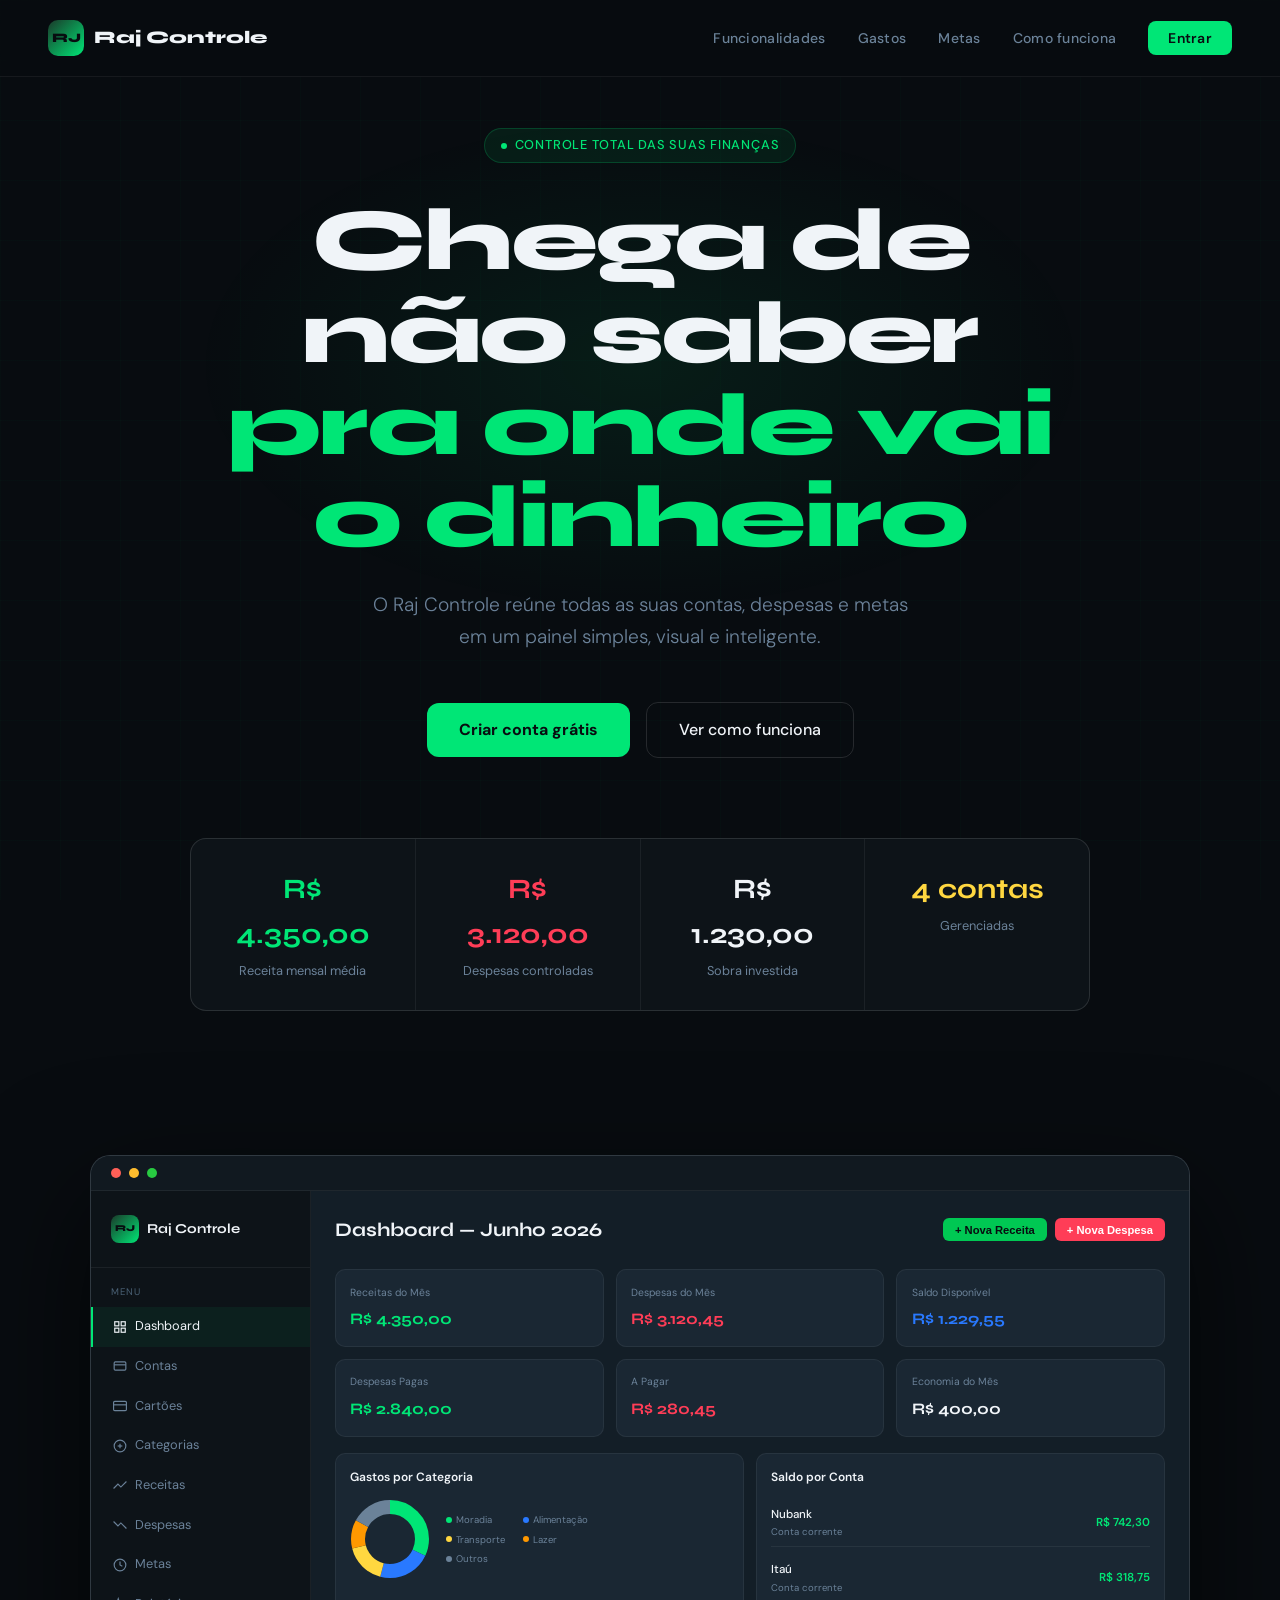
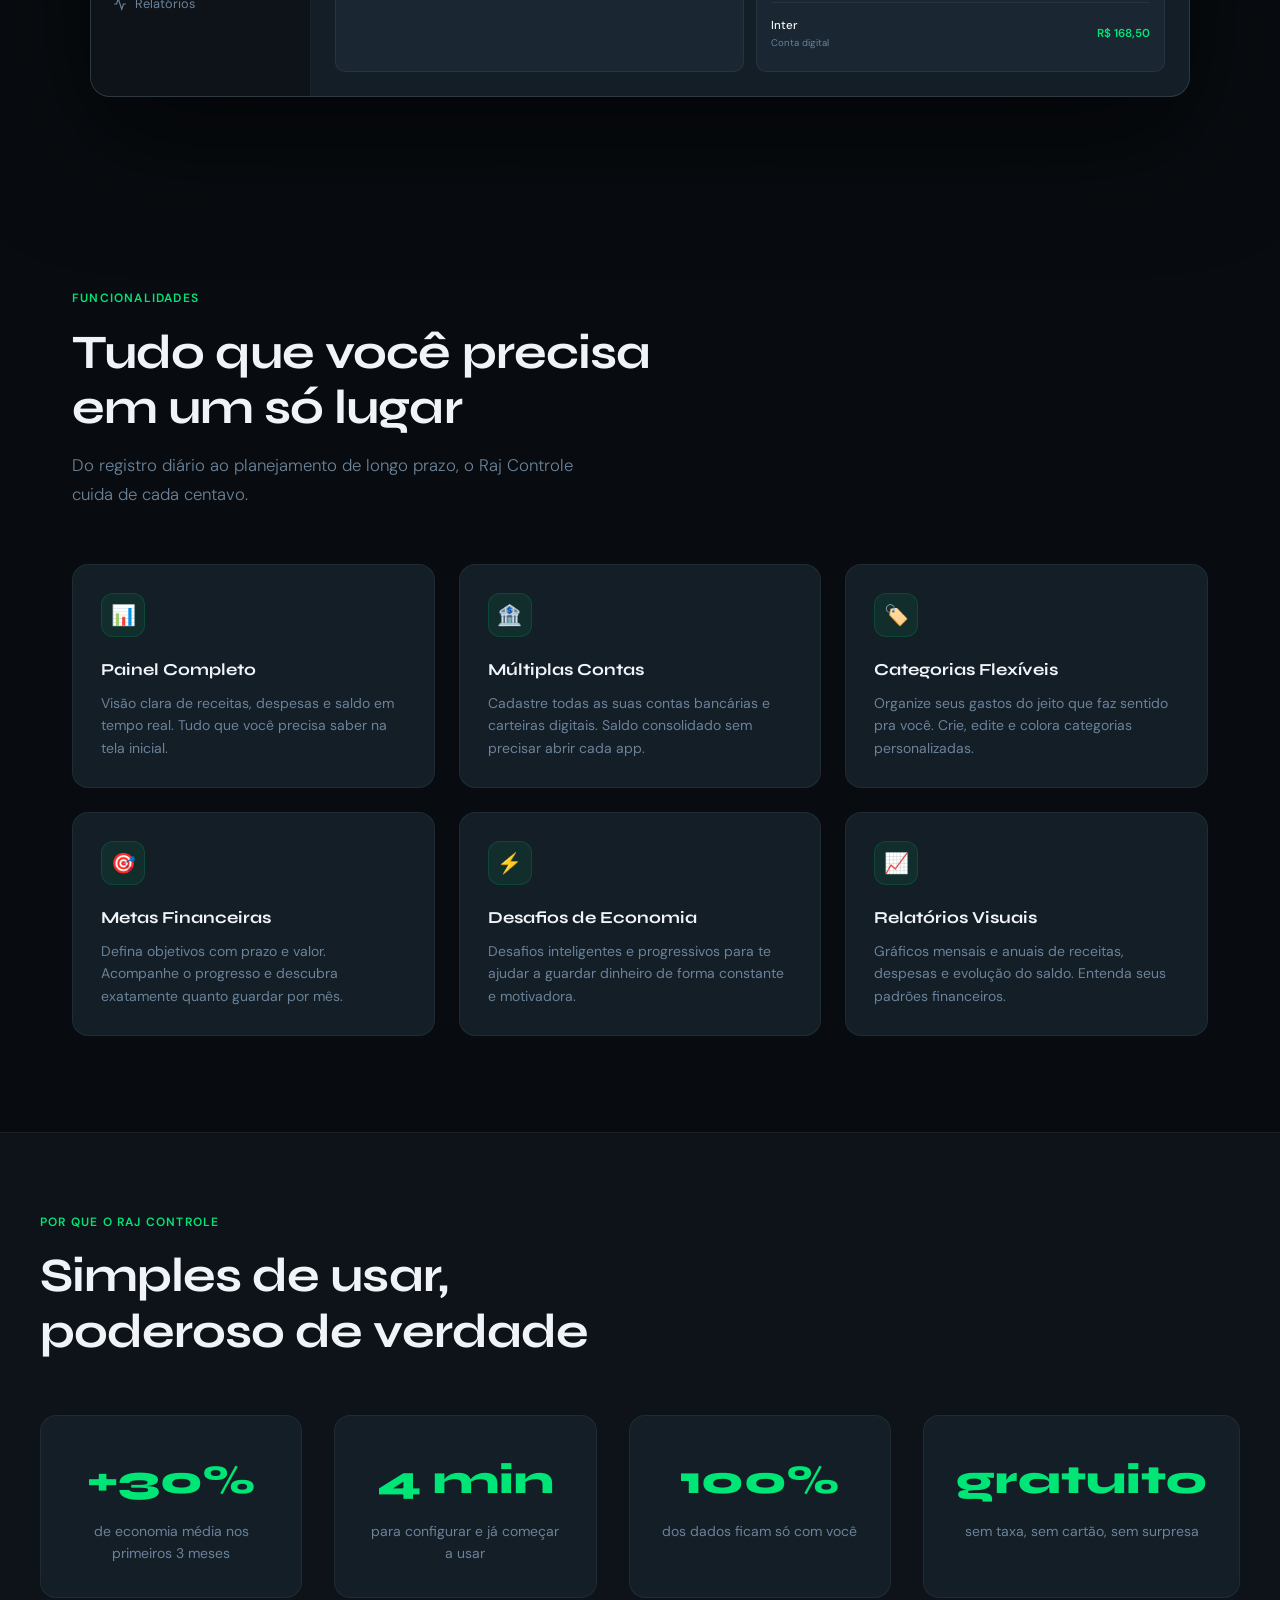
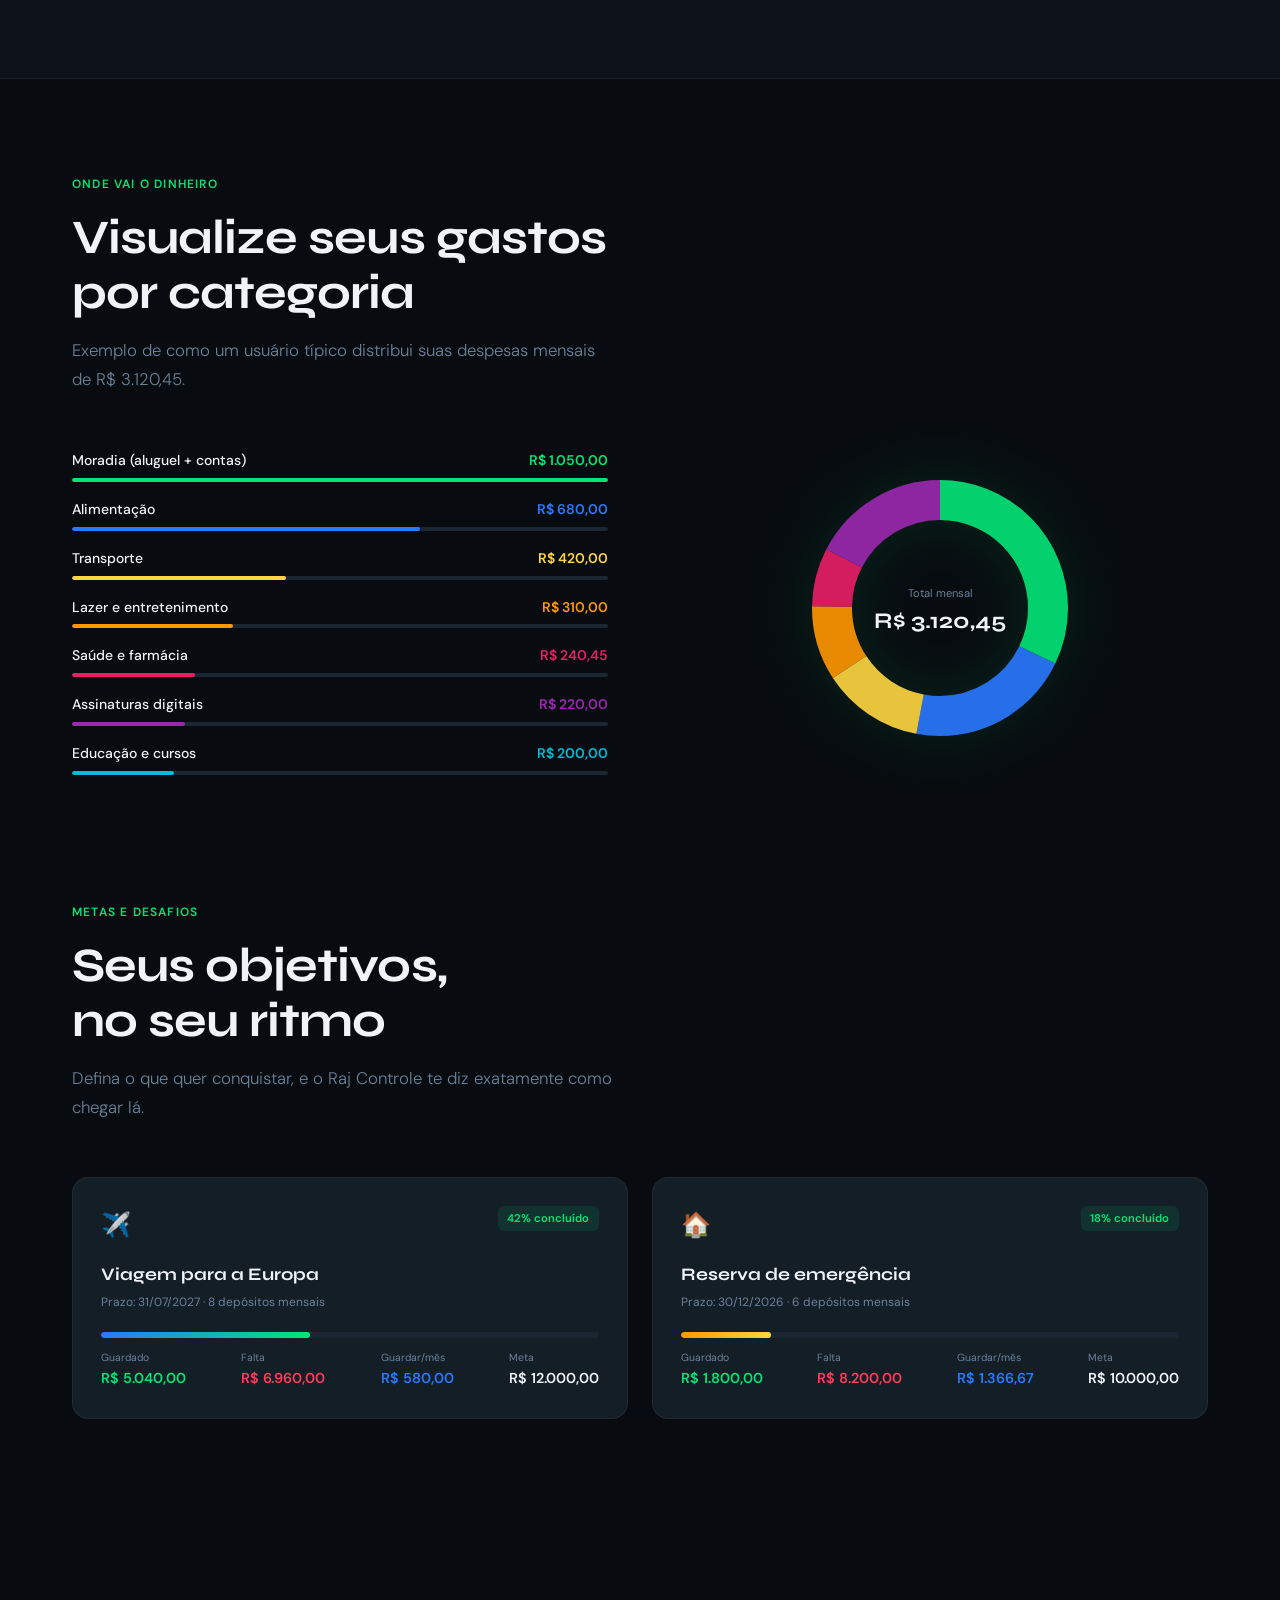
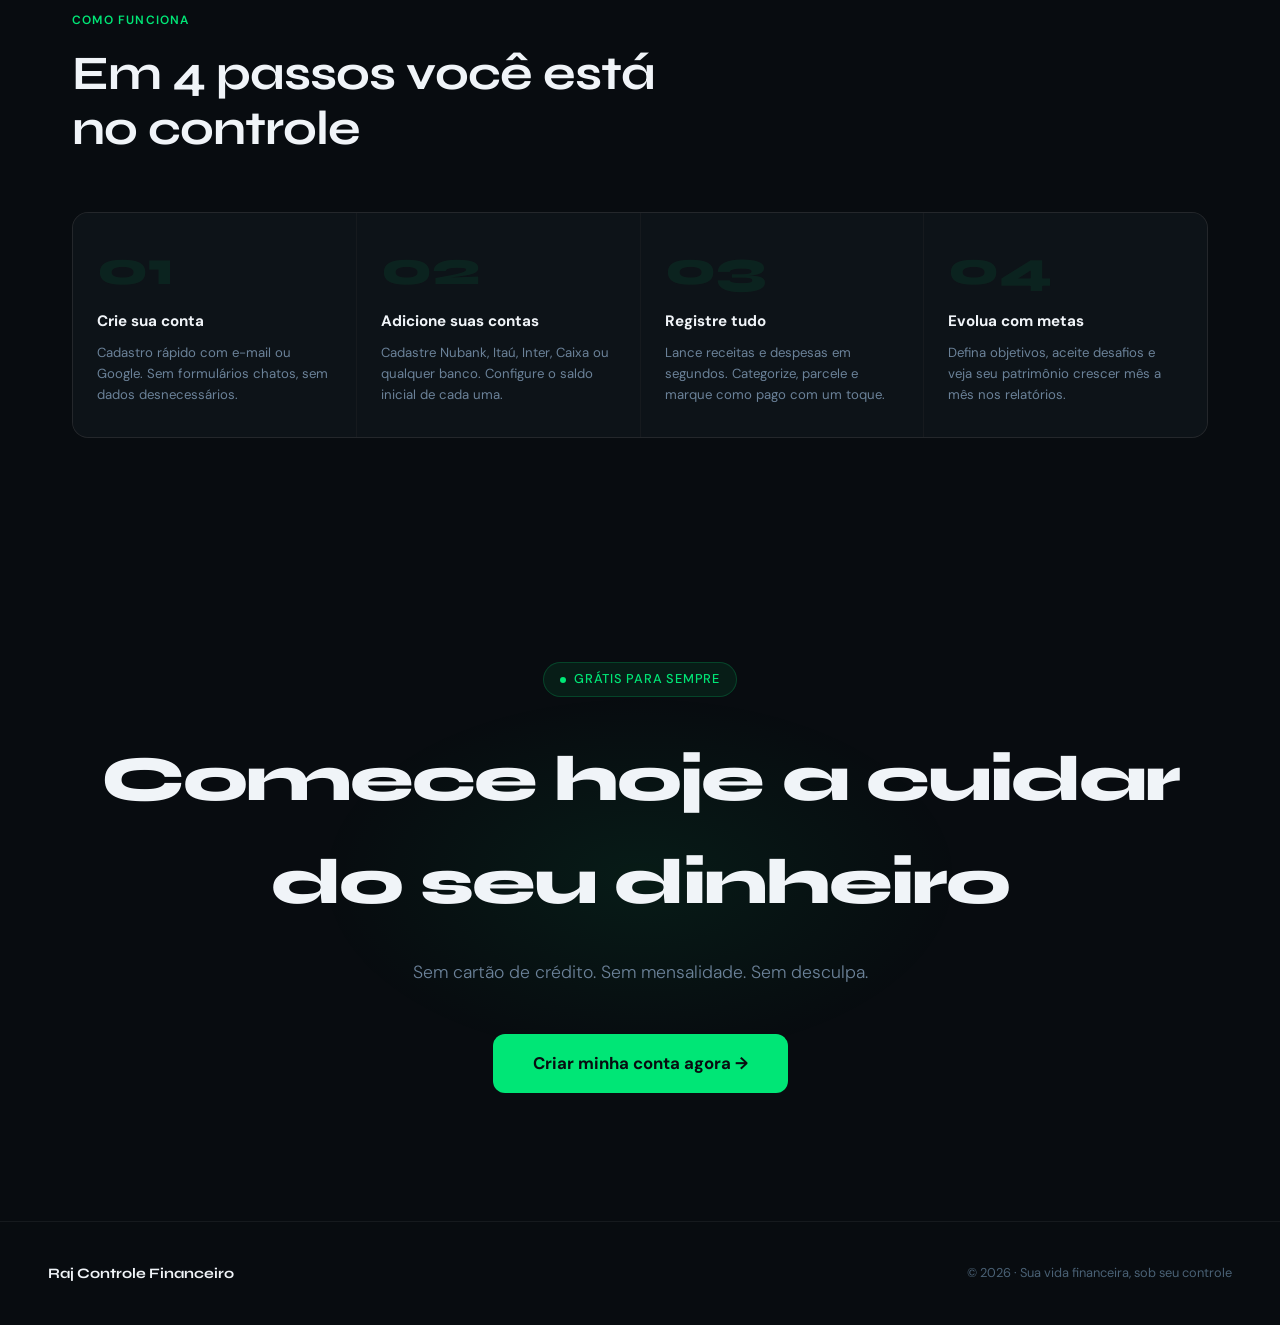
==== raj-controle-financeiro/raj-controle-financeiro.html @ 35b259eb "Primeiro commit" ====
<!DOCTYPE html>
<html lang="pt-BR">
<head>
<meta charset="UTF-8">
<meta name="viewport" content="width=device-width, initial-scale=1.0">
<title>Raj Controle Financeiro — Sua vida financeira sob controle</title>
<link rel="preconnect" href="https://fonts.googleapis.com">
<link href="https://fonts.googleapis.com/css2?family=Syne:wght@400;500;600;700;800&family=DM+Sans:ital,opsz,wght@0,9..40,300;0,9..40,400;0,9..40,500;1,9..40,300&display=swap" rel="stylesheet">
<style>
  :root {
    --green: #00E676;
    --green-dim: #00C853;
    --red: #FF3D57;
    --blue: #2979FF;
    --gold: #FFD740;
    --bg: #080C10;
    --bg2: #0D1318;
    --bg3: #111920;
    --surface: #131E27;
    --surface2: #1A2733;
    --border: rgba(255,255,255,0.06);
    --border2: rgba(255,255,255,0.12);
    --text: #F0F4F8;
    --muted: #6B8299;
    --muted2: #4A6175;
  }
  * { margin: 0; padding: 0; box-sizing: border-box; }
  html { scroll-behavior: smooth; }
  body {
    background: var(--bg);
    color: var(--text);
    font-family: 'DM Sans', sans-serif;
    font-size: 16px;
    line-height: 1.6;
    overflow-x: hidden;
  }
  body::before {
    content: '';
    position: fixed; inset: 0; z-index: 0;
    background-image:
      linear-gradient(rgba(0,230,118,0.02) 1px, transparent 1px),
      linear-gradient(90deg, rgba(0,230,118,0.02) 1px, transparent 1px);
    background-size: 60px 60px;
    pointer-events: none;
  }
  nav {
    position: fixed; top: 0; left: 0; right: 0; z-index: 100;
    display: flex; align-items: center; justify-content: space-between;
    padding: 1.25rem 3rem;
    background: rgba(8,12,16,0.85);
    backdrop-filter: blur(20px);
    border-bottom: 1px solid var(--border);
  }
  .nav-logo {
    display: flex; align-items: center; gap: 10px;
    font-family: 'Syne', sans-serif; font-weight: 800; font-size: 1.1rem;
    color: var(--text); text-decoration: none;
  }
  .nav-logo-icon {
    width: 36px; height: 36px; border-radius: 10px;
    background: linear-gradient(135deg, #1A3A2A 0%, #00E676 100%);
    display: flex; align-items: center; justify-content: center;
    font-size: 13px; font-weight: 800; color: #080C10;
  }
  .nav-links { display: flex; align-items: center; gap: 2rem; list-style: none; }
  .nav-links a {
    color: var(--muted); text-decoration: none; font-size: 0.875rem;
    font-weight: 500; transition: color 0.2s; letter-spacing: 0.02em;
  }
  .nav-links a:hover { color: var(--text); }
  .nav-cta {
    background: var(--green) !important; color: #080C10 !important;
    padding: 0.5rem 1.25rem; border-radius: 8px;
    font-weight: 600 !important;
    transition: transform 0.2s, box-shadow 0.2s !important;
  }
  .nav-cta:hover { transform: translateY(-1px); box-shadow: 0 8px 24px rgba(0,230,118,0.3) !important; }

  .hero {
    position: relative; z-index: 1;
    min-height: 100vh;
    display: flex; flex-direction: column;
    align-items: center; justify-content: center;
    text-align: center; padding: 8rem 2rem 4rem;
    overflow: hidden;
  }
  .hero-glow {
    position: absolute; top: 10%; left: 50%; transform: translateX(-50%);
    width: 900px; height: 500px;
    background: radial-gradient(ellipse at center, rgba(0,230,118,0.08) 0%, transparent 70%);
    pointer-events: none;
  }
  .hero-badge {
    display: inline-flex; align-items: center; gap: 8px;
    background: rgba(0,230,118,0.08); border: 1px solid rgba(0,230,118,0.2);
    border-radius: 100px; padding: 0.4rem 1rem; margin-bottom: 2rem;
    font-size: 0.8rem; font-weight: 500; color: var(--green);
    letter-spacing: 0.06em; text-transform: uppercase;
  }
  .hero-badge-dot {
    width: 6px; height: 6px; border-radius: 50%; background: var(--green);
    animation: pulse 2s ease-in-out infinite;
  }
  @keyframes pulse {
    0%, 100% { opacity: 1; transform: scale(1); }
    50% { opacity: 0.5; transform: scale(0.8); }
  }
  .hero h1 {
    font-family: 'Syne', sans-serif;
    font-size: clamp(3rem, 7vw, 5.5rem);
    font-weight: 800; line-height: 1.05;
    letter-spacing: -0.03em; margin-bottom: 1.5rem; max-width: 900px;
  }
  .hero h1 span { color: var(--green); }
  .hero p { font-size: 1.2rem; color: var(--muted); max-width: 560px; line-height: 1.7; margin-bottom: 3rem; font-weight: 300; }
  .hero-actions { display: flex; gap: 1rem; align-items: center; margin-bottom: 5rem; }
  .btn-primary {
    background: var(--green); color: #080C10;
    padding: 0.9rem 2rem; border-radius: 12px;
    font-weight: 700; font-size: 1rem; font-family: 'DM Sans', sans-serif;
    text-decoration: none; border: none; cursor: pointer; transition: all 0.25s;
  }
  .btn-primary:hover { transform: translateY(-2px); box-shadow: 0 12px 32px rgba(0,230,118,0.35); }
  .btn-ghost {
    background: transparent; color: var(--text);
    padding: 0.9rem 2rem; border-radius: 12px;
    font-weight: 500; font-size: 1rem; font-family: 'DM Sans', sans-serif;
    text-decoration: none; border: 1px solid var(--border2); cursor: pointer; transition: all 0.25s;
  }
  .btn-ghost:hover { background: var(--surface); }

  .stats-strip {
    position: relative; z-index: 1;
    display: flex; justify-content: center;
    background: var(--bg2); border: 1px solid var(--border2);
    border-radius: 16px; overflow: hidden;
    margin-bottom: 5rem; max-width: 900px; width: 100%;
  }
  .stat-item { flex: 1; padding: 1.75rem 2rem; border-right: 1px solid var(--border); text-align: center; }
  .stat-item:last-child { border-right: none; }
  .stat-val { font-family: 'Syne', sans-serif; font-size: 1.75rem; font-weight: 700; margin-bottom: 0.25rem; }
  .stat-label { font-size: 0.8rem; color: var(--muted); }

  section { position: relative; z-index: 1; max-width: 1200px; margin: 0 auto; padding: 6rem 2rem; }
  .section-tag { font-size: 0.75rem; font-weight: 600; letter-spacing: 0.1em; text-transform: uppercase; color: var(--green); margin-bottom: 1rem; }
  .section-title { font-family: 'Syne', sans-serif; font-size: clamp(2rem, 4vw, 3rem); font-weight: 700; letter-spacing: -0.02em; margin-bottom: 1rem; line-height: 1.15; }
  .section-sub { font-size: 1.05rem; color: var(--muted); max-width: 540px; line-height: 1.7; font-weight: 300; }

  .mockup-section { position: relative; z-index: 1; padding: 0 2rem 6rem; }
  .mockup-wrap {
    max-width: 1100px; margin: 0 auto;
    background: var(--surface); border: 1px solid var(--border2);
    border-radius: 20px; overflow: hidden;
    box-shadow: 0 40px 120px rgba(0,0,0,0.6);
  }
  .mockup-bar {
    background: var(--bg3); padding: 0.75rem 1.25rem;
    display: flex; align-items: center; gap: 0.5rem;
    border-bottom: 1px solid var(--border);
  }
  .dot { width: 10px; height: 10px; border-radius: 50%; }
  .dot.red { background: #FF5F57; }
  .dot.yellow { background: #FFBD2E; }
  .dot.green-dot { background: #28CA41; }
  .mockup-body { display: flex; min-height: 500px; }
  .mockup-sidebar {
    width: 220px; flex-shrink: 0;
    background: var(--bg2); border-right: 1px solid var(--border);
    padding: 1.5rem 0;
  }
  .sidebar-brand {
    display: flex; align-items: center; gap: 8px;
    padding: 0 1.25rem 1.5rem; border-bottom: 1px solid var(--border); margin-bottom: 1rem;
    font-family: 'Syne', sans-serif; font-weight: 700; font-size: 0.85rem;
  }
  .sidebar-badge {
    width: 28px; height: 28px; border-radius: 8px;
    background: linear-gradient(135deg, #1A3A2A, var(--green));
    display: flex; align-items: center; justify-content: center;
    font-size: 9px; font-weight: 800; color: #080C10;
  }
  .sidebar-label { font-size: 0.6rem; letter-spacing: 0.12em; text-transform: uppercase; color: var(--muted2); padding: 0 1.25rem 0.5rem; margin-top: 0.5rem; }
  .sidebar-item {
    display: flex; align-items: center; gap: 8px;
    padding: 0.6rem 1.25rem; font-size: 0.8rem; color: var(--muted);
    cursor: pointer; border-left: 2px solid transparent;
  }
  .sidebar-item.active { color: var(--text); background: rgba(0,230,118,0.06); border-left-color: var(--green); }
  .sidebar-item svg { width: 14px; height: 14px; flex-shrink: 0; }
  .mockup-main { flex: 1; padding: 1.5rem; }
  .dash-header { display: flex; align-items: center; justify-content: space-between; margin-bottom: 1.5rem; }
  .dash-title { font-family: 'Syne', sans-serif; font-size: 1.2rem; font-weight: 700; }
  .dash-btns { display: flex; gap: 0.5rem; }
  .dbtn { padding: 0.35rem 0.75rem; border-radius: 6px; font-size: 0.7rem; font-weight: 600; border: none; cursor: pointer; }
  .dbtn.g { background: var(--green-dim); color: #080C10; }
  .dbtn.r { background: var(--red); color: white; }
  .dash-cards { display: grid; grid-template-columns: repeat(3, 1fr); gap: 0.75rem; margin-bottom: 1rem; }
  .dcard { background: var(--surface2); border: 1px solid var(--border); border-radius: 10px; padding: 0.9rem; }
  .dcard-label { font-size: 0.65rem; color: var(--muted); margin-bottom: 0.3rem; }
  .dcard-val { font-family: 'Syne', sans-serif; font-size: 1rem; font-weight: 700; }
  .dcard-val.g { color: var(--green); }
  .dcard-val.r { color: var(--red); }
  .dcard-val.b { color: var(--blue); }
  .dcard-val.w { color: var(--text); }
  .dash-grid { display: grid; grid-template-columns: 1fr 1fr; gap: 0.75rem; }
  .chart-card { background: var(--surface2); border: 1px solid var(--border); border-radius: 10px; padding: 0.9rem; }
  .chart-title { font-size: 0.75rem; font-weight: 600; margin-bottom: 0.75rem; }
  .donut-wrap { display: flex; align-items: center; gap: 1rem; }
  .donut-legend { display: grid; grid-template-columns: 1fr 1fr; gap: 0.25rem 0.75rem; }
  .legend-item { display: flex; align-items: center; gap: 4px; font-size: 0.6rem; color: var(--muted); }
  .legend-dot { width: 6px; height: 6px; border-radius: 50%; flex-shrink: 0; }
  .account-list { display: flex; flex-direction: column; gap: 0.5rem; }
  .account-row { display: flex; align-items: center; justify-content: space-between; padding: 0.4rem 0; border-bottom: 1px solid var(--border); }
  .account-row:last-child { border-bottom: none; }
  .account-name { font-size: 0.72rem; font-weight: 500; }
  .account-sub { font-size: 0.6rem; color: var(--muted); }
  .account-val { font-size: 0.72rem; font-weight: 600; }

  .features-grid { display: grid; grid-template-columns: repeat(3, 1fr); gap: 1.5rem; margin-top: 3.5rem; }
  .feature-card {
    background: var(--surface); border: 1px solid var(--border);
    border-radius: 16px; padding: 1.75rem;
    transition: all 0.3s; position: relative; overflow: hidden;
  }
  .feature-card::before {
    content: ''; position: absolute; inset: 0;
    background: radial-gradient(ellipse at top left, rgba(0,230,118,0.06), transparent 60%);
    opacity: 0; transition: opacity 0.3s;
  }
  .feature-card:hover { border-color: var(--border2); transform: translateY(-4px); }
  .feature-card:hover::before { opacity: 1; }
  .feature-icon { width: 44px; height: 44px; border-radius: 12px; background: rgba(0,230,118,0.08); border: 1px solid rgba(0,230,118,0.15); display: flex; align-items: center; justify-content: center; margin-bottom: 1.25rem; font-size: 1.25rem; }
  .feature-title { font-family: 'Syne', sans-serif; font-size: 1.05rem; font-weight: 700; margin-bottom: 0.5rem; }
  .feature-desc { font-size: 0.875rem; color: var(--muted); line-height: 1.6; }

  .metrics-section { background: var(--bg2); border-top: 1px solid var(--border); border-bottom: 1px solid var(--border); padding: 5rem 2rem; }
  .metrics-inner { max-width: 1200px; margin: 0 auto; }
  .metrics-grid { display: grid; grid-template-columns: repeat(4, 1fr); gap: 2rem; margin-top: 3.5rem; }
  .metric-card { text-align: center; padding: 2rem; background: var(--surface); border: 1px solid var(--border); border-radius: 16px; }
  .metric-num { font-family: 'Syne', sans-serif; font-size: 2.5rem; font-weight: 800; color: var(--green); margin-bottom: 0.5rem; }
  .metric-label { font-size: 0.875rem; color: var(--muted); }

  .categories-wrap { display: grid; grid-template-columns: 1fr 1fr; gap: 4rem; align-items: center; margin-top: 3.5rem; }
  .cat-list { display: flex; flex-direction: column; gap: 1rem; }
  .cat-item { display: flex; flex-direction: column; gap: 0.4rem; }
  .cat-header { display: flex; justify-content: space-between; align-items: center; }
  .cat-name { font-size: 0.875rem; font-weight: 500; }
  .cat-amount { font-size: 0.875rem; font-weight: 600; }
  .cat-bar-bg { height: 4px; background: var(--surface2); border-radius: 2px; overflow: hidden; }
  .cat-bar-fill { height: 100%; border-radius: 2px; transition: width 1.2s cubic-bezier(0.4,0,0.2,1); }
  .chart-visual { position: relative; display: flex; align-items: center; justify-content: center; }
  .donut-large { position: relative; }
  .donut-large svg { filter: drop-shadow(0 0 30px rgba(0,230,118,0.12)); }
  .donut-center { position: absolute; inset: 0; display: flex; flex-direction: column; align-items: center; justify-content: center; }
  .donut-total-label { font-size: 0.7rem; color: var(--muted); }
  .donut-total { font-family: 'Syne', sans-serif; font-size: 1.4rem; font-weight: 700; }

  .goals-grid { display: grid; grid-template-columns: repeat(2, 1fr); gap: 1.5rem; margin-top: 3.5rem; }
  .goal-card { background: var(--surface); border: 1px solid var(--border); border-radius: 16px; padding: 1.75rem; }
  .goal-top { display: flex; align-items: flex-start; justify-content: space-between; margin-bottom: 1rem; }
  .goal-icon { font-size: 1.5rem; }
  .goal-badge { font-size: 0.7rem; font-weight: 600; padding: 0.2rem 0.6rem; border-radius: 6px; background: rgba(0,230,118,0.1); color: var(--green); }
  .goal-name { font-family: 'Syne', sans-serif; font-size: 1.1rem; font-weight: 700; margin-bottom: 0.25rem; }
  .goal-deadline { font-size: 0.75rem; color: var(--muted); margin-bottom: 1.25rem; }
  .goal-progress-bar { height: 6px; background: var(--surface2); border-radius: 3px; overflow: hidden; margin-bottom: 0.75rem; }
  .goal-progress-fill { height: 100%; border-radius: 3px; transition: width 1.5s ease; }
  .goal-stats { display: flex; justify-content: space-between; }
  .goal-stat-label { font-size: 0.65rem; color: var(--muted); }
  .goal-stat-val { font-size: 0.9rem; font-weight: 600; }

  .steps-grid { display: grid; grid-template-columns: repeat(4, 1fr); gap: 1px; background: var(--border); border: 1px solid var(--border); border-radius: 16px; overflow: hidden; margin-top: 3.5rem; }
  .step-item { background: var(--bg2); padding: 2rem 1.5rem; }
  .step-num { font-family: 'Syne', sans-serif; font-size: 3rem; font-weight: 800; color: rgba(0,230,118,0.08); line-height: 1; margin-bottom: 1rem; }
  .step-title { font-weight: 700; margin-bottom: 0.5rem; font-size: 0.95rem; }
  .step-desc { font-size: 0.825rem; color: var(--muted); line-height: 1.6; }

  .cta-section { position: relative; z-index: 1; text-align: center; padding: 8rem 2rem; overflow: hidden; }
  .cta-glow { position: absolute; top: 50%; left: 50%; transform: translate(-50%,-50%); width: 700px; height: 400px; background: radial-gradient(ellipse, rgba(0,230,118,0.07) 0%, transparent 65%); pointer-events: none; }
  .cta-section h2 { font-family: 'Syne', sans-serif; font-size: clamp(2rem, 5vw, 4rem); font-weight: 800; letter-spacing: -0.03em; margin-bottom: 1.5rem; position: relative; z-index: 1; }
  .cta-section p { font-size: 1.1rem; color: var(--muted); margin-bottom: 3rem; position: relative; z-index: 1; font-weight: 300; }

  footer { position: relative; z-index: 1; border-top: 1px solid var(--border); padding: 2.5rem 3rem; display: flex; align-items: center; justify-content: space-between; }
  .footer-brand { font-family: 'Syne', sans-serif; font-weight: 700; font-size: 0.9rem; }
  .footer-copy { font-size: 0.8rem; color: var(--muted2); }

  @keyframes slideUp { from { opacity: 0; transform: translateY(32px); } to { opacity: 1; transform: translateY(0); } }
  .animate { animation: slideUp 0.7s ease forwards; }
  .animate-delay-1 { animation-delay: 0.1s; }
  .animate-delay-2 { animation-delay: 0.2s; }
  .animate-delay-3 { animation-delay: 0.35s; }
  .animate-delay-4 { animation-delay: 0.5s; }

  ::-webkit-scrollbar { width: 6px; }
  ::-webkit-scrollbar-track { background: var(--bg); }
  ::-webkit-scrollbar-thumb { background: var(--surface2); border-radius: 3px; }

  @media (max-width: 900px) {
    nav { padding: 1rem 1.5rem; }
    .nav-links { display: none; }
    .features-grid, .goals-grid, .categories-wrap { grid-template-columns: 1fr; }
    .metrics-grid, .steps-grid { grid-template-columns: repeat(2, 1fr); }
    .dash-cards { grid-template-columns: repeat(2, 1fr); }
    .stats-strip { flex-direction: column; }
    .stat-item { border-right: none; border-bottom: 1px solid var(--border); }
  }
</style>
</head>
<body>

<nav>
  <a href="#" class="nav-logo">
    <div class="nav-logo-icon">RJ</div>
    Raj Controle
  </a>
  <ul class="nav-links">
    <li><a href="#funcionalidades">Funcionalidades</a></li>
    <li><a href="#categorias">Gastos</a></li>
    <li><a href="#metas">Metas</a></li>
    <li><a href="#como-funciona">Como funciona</a></li>
    <li><a href="#entrar" class="nav-cta">Entrar</a></li>
  </ul>
</nav>

<!-- HERO -->
<div class="hero">
  <div class="hero-glow"></div>
  <div class="hero-badge animate">
    <div class="hero-badge-dot"></div>
    Controle total das suas finanças
  </div>
  <h1 class="animate animate-delay-1">Chega de não saber<br><span>pra onde vai o dinheiro</span></h1>
  <p class="animate animate-delay-2">O Raj Controle reúne todas as suas contas, despesas e metas em um painel simples, visual e inteligente.</p>
  <div class="hero-actions animate animate-delay-3">
    <a href="#entrar" class="btn-primary">Criar conta grátis</a>
    <a href="#funcionalidades" class="btn-ghost">Ver como funciona</a>
  </div>

  <div class="stats-strip animate animate-delay-4">
    <div class="stat-item">
      <div class="stat-val" style="color:var(--green)">R$ 4.350,00</div>
      <div class="stat-label">Receita mensal média</div>
    </div>
    <div class="stat-item">
      <div class="stat-val" style="color:var(--red)">R$ 3.120,00</div>
      <div class="stat-label">Despesas controladas</div>
    </div>
    <div class="stat-item">
      <div class="stat-val" style="color:var(--text)">R$ 1.230,00</div>
      <div class="stat-label">Sobra investida</div>
    </div>
    <div class="stat-item">
      <div class="stat-val" style="color:var(--gold)">4 contas</div>
      <div class="stat-label">Gerenciadas</div>
    </div>
  </div>
</div>

<!-- MOCKUP -->
<div class="mockup-section" id="funcionalidades">
  <div class="mockup-wrap">
    <div class="mockup-bar">
      <div class="dot red"></div>
      <div class="dot yellow"></div>
      <div class="dot green-dot"></div>
    </div>
    <div class="mockup-body">
      <div class="mockup-sidebar">
        <div class="sidebar-brand">
          <div class="sidebar-badge">RJ</div>
          Raj Controle
        </div>
        <div class="sidebar-label">Menu</div>
        <div class="sidebar-item active">
          <svg viewBox="0 0 24 24" fill="none" stroke="currentColor" stroke-width="2"><rect x="3" y="3" width="7" height="7"/><rect x="14" y="3" width="7" height="7"/><rect x="3" y="14" width="7" height="7"/><rect x="14" y="14" width="7" height="7"/></svg>
          Dashboard
        </div>
        <div class="sidebar-item">
          <svg viewBox="0 0 24 24" fill="none" stroke="currentColor" stroke-width="2"><rect x="2" y="5" width="20" height="14" rx="2"/><line x1="2" y1="10" x2="22" y2="10"/></svg>
          Contas
        </div>
        <div class="sidebar-item">
          <svg viewBox="0 0 24 24" fill="none" stroke="currentColor" stroke-width="2"><rect x="1" y="4" width="22" height="16" rx="2"/><line x1="1" y1="10" x2="23" y2="10"/></svg>
          Cartões
        </div>
        <div class="sidebar-item">
          <svg viewBox="0 0 24 24" fill="none" stroke="currentColor" stroke-width="2"><circle cx="12" cy="12" r="10"/><line x1="8" y1="12" x2="16" y2="12"/><line x1="12" y1="8" x2="12" y2="16"/></svg>
          Categorias
        </div>
        <div class="sidebar-item">
          <svg viewBox="0 0 24 24" fill="none" stroke="currentColor" stroke-width="2"><polyline points="23 6 13.5 15.5 8.5 10.5 1 18"/></svg>
          Receitas
        </div>
        <div class="sidebar-item">
          <svg viewBox="0 0 24 24" fill="none" stroke="currentColor" stroke-width="2"><polyline points="23 18 13.5 8.5 8.5 13.5 1 6"/></svg>
          Despesas
        </div>
        <div class="sidebar-item">
          <svg viewBox="0 0 24 24" fill="none" stroke="currentColor" stroke-width="2"><circle cx="12" cy="12" r="10"/><polyline points="12 6 12 12 16 14"/></svg>
          Metas
        </div>
        <div class="sidebar-item">
          <svg viewBox="0 0 24 24" fill="none" stroke="currentColor" stroke-width="2"><polyline points="22 12 18 12 15 21 9 3 6 12 2 12"/></svg>
          Relatórios
        </div>
      </div>

      <div class="mockup-main">
        <div class="dash-header">
          <div class="dash-title">Dashboard — Junho 2026</div>
          <div class="dash-btns">
            <button class="dbtn g">+ Nova Receita</button>
            <button class="dbtn r">+ Nova Despesa</button>
          </div>
        </div>
        <div class="dash-cards">
          <div class="dcard"><div class="dcard-label">Receitas do Mês</div><div class="dcard-val g">R$ 4.350,00</div></div>
          <div class="dcard"><div class="dcard-label">Despesas do Mês</div><div class="dcard-val r">R$ 3.120,45</div></div>
          <div class="dcard"><div class="dcard-label">Saldo Disponível</div><div class="dcard-val b">R$ 1.229,55</div></div>
          <div class="dcard"><div class="dcard-label">Despesas Pagas</div><div class="dcard-val g">R$ 2.840,00</div></div>
          <div class="dcard"><div class="dcard-label">A Pagar</div><div class="dcard-val r">R$ 280,45</div></div>
          <div class="dcard"><div class="dcard-label">Economia do Mês</div><div class="dcard-val w">R$ 400,00</div></div>
        </div>
        <div class="dash-grid">
          <div class="chart-card">
            <div class="chart-title">Gastos por Categoria</div>
            <div class="donut-wrap">
              <svg width="80" height="80" viewBox="0 0 80 80">
                <circle cx="40" cy="40" r="32" fill="none" stroke="#1A2733" stroke-width="14"/>
                <circle cx="40" cy="40" r="32" fill="none" stroke="#00E676" stroke-width="14" stroke-dasharray="64.3 136.7" stroke-dashoffset="0" transform="rotate(-90 40 40)"/>
                <circle cx="40" cy="40" r="32" fill="none" stroke="#2979FF" stroke-width="14" stroke-dasharray="44.2 156.8" stroke-dashoffset="-64.3" transform="rotate(-90 40 40)"/>
                <circle cx="40" cy="40" r="32" fill="none" stroke="#FFD740" stroke-width="14" stroke-dasharray="34.1 166.9" stroke-dashoffset="-108.5" transform="rotate(-90 40 40)"/>
                <circle cx="40" cy="40" r="32" fill="none" stroke="#FF9800" stroke-width="14" stroke-dasharray="24.1 176.9" stroke-dashoffset="-142.6" transform="rotate(-90 40 40)"/>
                <circle cx="40" cy="40" r="32" fill="none" stroke="#6B8299" stroke-width="14" stroke-dasharray="34.1 166.9" stroke-dashoffset="-166.7" transform="rotate(-90 40 40)"/>
              </svg>
              <div class="donut-legend">
                <div class="legend-item"><div class="legend-dot" style="background:#00E676"></div> Moradia</div>
                <div class="legend-item"><div class="legend-dot" style="background:#2979FF"></div> Alimentação</div>
                <div class="legend-item"><div class="legend-dot" style="background:#FFD740"></div> Transporte</div>
                <div class="legend-item"><div class="legend-dot" style="background:#FF9800"></div> Lazer</div>
                <div class="legend-item"><div class="legend-dot" style="background:#6B8299"></div> Outros</div>
              </div>
            </div>
          </div>
          <div class="chart-card">
            <div class="chart-title">Saldo por Conta</div>
            <div class="account-list">
              <div class="account-row">
                <div><div class="account-name">Nubank</div><div class="account-sub">Conta corrente</div></div>
                <div class="account-val" style="color:var(--green)">R$ 742,30</div>
              </div>
              <div class="account-row">
                <div><div class="account-name">Itaú</div><div class="account-sub">Conta corrente</div></div>
                <div class="account-val" style="color:var(--green)">R$ 318,75</div>
              </div>
              <div class="account-row">
                <div><div class="account-name">Inter</div><div class="account-sub">Conta digital</div></div>
                <div class="account-val" style="color:var(--green)">R$ 168,50</div>
              </div>
            </div>
          </div>
        </div>
      </div>
    </div>
  </div>
</div>

<!-- FEATURES -->
<section>
  <div class="section-tag">Funcionalidades</div>
  <h2 class="section-title">Tudo que você precisa<br>em um só lugar</h2>
  <p class="section-sub">Do registro diário ao planejamento de longo prazo, o Raj Controle cuida de cada centavo.</p>
  <div class="features-grid">
    <div class="feature-card">
      <div class="feature-icon">📊</div>
      <div class="feature-title">Painel Completo</div>
      <p class="feature-desc">Visão clara de receitas, despesas e saldo em tempo real. Tudo que você precisa saber na tela inicial.</p>
    </div>
    <div class="feature-card">
      <div class="feature-icon">🏦</div>
      <div class="feature-title">Múltiplas Contas</div>
      <p class="feature-desc">Cadastre todas as suas contas bancárias e carteiras digitais. Saldo consolidado sem precisar abrir cada app.</p>
    </div>
    <div class="feature-card">
      <div class="feature-icon">🏷️</div>
      <div class="feature-title">Categorias Flexíveis</div>
      <p class="feature-desc">Organize seus gastos do jeito que faz sentido pra você. Crie, edite e colora categorias personalizadas.</p>
    </div>
    <div class="feature-card">
      <div class="feature-icon">🎯</div>
      <div class="feature-title">Metas Financeiras</div>
      <p class="feature-desc">Defina objetivos com prazo e valor. Acompanhe o progresso e descubra exatamente quanto guardar por mês.</p>
    </div>
    <div class="feature-card">
      <div class="feature-icon">⚡</div>
      <div class="feature-title">Desafios de Economia</div>
      <p class="feature-desc">Desafios inteligentes e progressivos para te ajudar a guardar dinheiro de forma constante e motivadora.</p>
    </div>
    <div class="feature-card">
      <div class="feature-icon">📈</div>
      <div class="feature-title">Relatórios Visuais</div>
      <p class="feature-desc">Gráficos mensais e anuais de receitas, despesas e evolução do saldo. Entenda seus padrões financeiros.</p>
    </div>
  </div>
</section>

<!-- METRICS -->
<div class="metrics-section">
  <div class="metrics-inner">
    <div class="section-tag">Por que o Raj Controle</div>
    <h2 class="section-title">Simples de usar,<br>poderoso de verdade</h2>
    <div class="metrics-grid">
      <div class="metric-card">
        <div class="metric-num">+30%</div>
        <div class="metric-label">de economia média nos primeiros 3 meses</div>
      </div>
      <div class="metric-card">
        <div class="metric-num">4 min</div>
        <div class="metric-label">para configurar e já começar a usar</div>
      </div>
      <div class="metric-card">
        <div class="metric-num">100%</div>
        <div class="metric-label">dos dados ficam só com você</div>
      </div>
      <div class="metric-card">
        <div class="metric-num">gratuito</div>
        <div class="metric-label">sem taxa, sem cartão, sem surpresa</div>
      </div>
    </div>
  </div>
</div>

<!-- CATEGORIES -->
<section id="categorias">
  <div class="section-tag">Onde vai o dinheiro</div>
  <h2 class="section-title">Visualize seus gastos<br>por categoria</h2>
  <p class="section-sub">Exemplo de como um usuário típico distribui suas despesas mensais de R$ 3.120,45.</p>
  <div class="categories-wrap">
    <div class="cat-list">
      <div class="cat-item">
        <div class="cat-header"><span class="cat-name">Moradia (aluguel + contas)</span><span class="cat-amount" style="color:#00E676">R$ 1.050,00</span></div>
        <div class="cat-bar-bg"><div class="cat-bar-fill" style="width:100%; background:#00E676"></div></div>
      </div>
      <div class="cat-item">
        <div class="cat-header"><span class="cat-name">Alimentação</span><span class="cat-amount" style="color:#2979FF">R$ 680,00</span></div>
        <div class="cat-bar-bg"><div class="cat-bar-fill" style="width:65%; background:#2979FF"></div></div>
      </div>
      <div class="cat-item">
        <div class="cat-header"><span class="cat-name">Transporte</span><span class="cat-amount" style="color:#FFD740">R$ 420,00</span></div>
        <div class="cat-bar-bg"><div class="cat-bar-fill" style="width:40%; background:#FFD740"></div></div>
      </div>
      <div class="cat-item">
        <div class="cat-header"><span class="cat-name">Lazer e entretenimento</span><span class="cat-amount" style="color:#FF9800">R$ 310,00</span></div>
        <div class="cat-bar-bg"><div class="cat-bar-fill" style="width:30%; background:#FF9800"></div></div>
      </div>
      <div class="cat-item">
        <div class="cat-header"><span class="cat-name">Saúde e farmácia</span><span class="cat-amount" style="color:#E91E63">R$ 240,45</span></div>
        <div class="cat-bar-bg"><div class="cat-bar-fill" style="width:23%; background:#E91E63"></div></div>
      </div>
      <div class="cat-item">
        <div class="cat-header"><span class="cat-name">Assinaturas digitais</span><span class="cat-amount" style="color:#9C27B0">R$ 220,00</span></div>
        <div class="cat-bar-bg"><div class="cat-bar-fill" style="width:21%; background:#9C27B0"></div></div>
      </div>
      <div class="cat-item">
        <div class="cat-header"><span class="cat-name">Educação e cursos</span><span class="cat-amount" style="color:#00BCD4">R$ 200,00</span></div>
        <div class="cat-bar-bg"><div class="cat-bar-fill" style="width:19%; background:#00BCD4"></div></div>
      </div>
    </div>
    <div class="chart-visual">
      <div class="donut-large">
        <svg width="260" height="260" viewBox="0 0 260 260">
          <circle cx="130" cy="130" r="108" fill="none" stroke="#111920" stroke-width="40"/>
          <circle cx="130" cy="130" r="108" fill="none" stroke="#00E676" stroke-width="40" stroke-dasharray="218 461" stroke-dashoffset="0" transform="rotate(-90 130 130)" opacity="0.9"/>
          <circle cx="130" cy="130" r="108" fill="none" stroke="#2979FF" stroke-width="40" stroke-dasharray="141 538" stroke-dashoffset="-218" transform="rotate(-90 130 130)" opacity="0.9"/>
          <circle cx="130" cy="130" r="108" fill="none" stroke="#FFD740" stroke-width="40" stroke-dasharray="87 592" stroke-dashoffset="-359" transform="rotate(-90 130 130)" opacity="0.9"/>
          <circle cx="130" cy="130" r="108" fill="none" stroke="#FF9800" stroke-width="40" stroke-dasharray="64 615" stroke-dashoffset="-446" transform="rotate(-90 130 130)" opacity="0.9"/>
          <circle cx="130" cy="130" r="108" fill="none" stroke="#E91E63" stroke-width="40" stroke-dasharray="50 629" stroke-dashoffset="-510" transform="rotate(-90 130 130)" opacity="0.9"/>
          <circle cx="130" cy="130" r="108" fill="none" stroke="#9C27B0" stroke-width="40" stroke-dasharray="119 560" stroke-dashoffset="-560" transform="rotate(-90 130 130)" opacity="0.9"/>
        </svg>
        <div class="donut-center">
          <div class="donut-total-label">Total mensal</div>
          <div class="donut-total">R$ 3.120,45</div>
        </div>
      </div>
    </div>
  </div>
</section>

<!-- METAS -->
<section id="metas" style="padding-top: 2rem;">
  <div class="section-tag">Metas e desafios</div>
  <h2 class="section-title">Seus objetivos,<br>no seu ritmo</h2>
  <p class="section-sub">Defina o que quer conquistar, e o Raj Controle te diz exatamente como chegar lá.</p>
  <div class="goals-grid">
    <div class="goal-card">
      <div class="goal-top">
        <div class="goal-icon">✈️</div>
        <div class="goal-badge">42% concluído</div>
      </div>
      <div class="goal-name">Viagem para a Europa</div>
      <div class="goal-deadline">Prazo: 31/07/2027 · 8 depósitos mensais</div>
      <div class="goal-progress-bar">
        <div class="goal-progress-fill" style="width:42%; background: linear-gradient(90deg, #2979FF, #00E676)"></div>
      </div>
      <div class="goal-stats">
        <div class="goal-stat-item">
          <div class="goal-stat-label">Guardado</div>
          <div class="goal-stat-val" style="color:var(--green)">R$ 5.040,00</div>
        </div>
        <div class="goal-stat-item">
          <div class="goal-stat-label">Falta</div>
          <div class="goal-stat-val" style="color:var(--red)">R$ 6.960,00</div>
        </div>
        <div class="goal-stat-item">
          <div class="goal-stat-label">Guardar/mês</div>
          <div class="goal-stat-val" style="color:var(--blue)">R$ 580,00</div>
        </div>
        <div class="goal-stat-item">
          <div class="goal-stat-label">Meta</div>
          <div class="goal-stat-val">R$ 12.000,00</div>
        </div>
      </div>
    </div>
    <div class="goal-card">
      <div class="goal-top">
        <div class="goal-icon">🏠</div>
        <div class="goal-badge">18% concluído</div>
      </div>
      <div class="goal-name">Reserva de emergência</div>
      <div class="goal-deadline">Prazo: 30/12/2026 · 6 depósitos mensais</div>
      <div class="goal-progress-bar">
        <div class="goal-progress-fill" style="width:18%; background: linear-gradient(90deg, #FF9800, #FFD740)"></div>
      </div>
      <div class="goal-stats">
        <div class="goal-stat-item">
          <div class="goal-stat-label">Guardado</div>
          <div class="goal-stat-val" style="color:var(--green)">R$ 1.800,00</div>
        </div>
        <div class="goal-stat-item">
          <div class="goal-stat-label">Falta</div>
          <div class="goal-stat-val" style="color:var(--red)">R$ 8.200,00</div>
        </div>
        <div class="goal-stat-item">
          <div class="goal-stat-label">Guardar/mês</div>
          <div class="goal-stat-val" style="color:var(--blue)">R$ 1.366,67</div>
        </div>
        <div class="goal-stat-item">
          <div class="goal-stat-label">Meta</div>
          <div class="goal-stat-val">R$ 10.000,00</div>
        </div>
      </div>
    </div>
  </div>
</section>

<!-- HOW IT WORKS -->
<section id="como-funciona">
  <div class="section-tag">Como funciona</div>
  <h2 class="section-title">Em 4 passos você está<br>no controle</h2>
  <div class="steps-grid">
    <div class="step-item">
      <div class="step-num">01</div>
      <div class="step-title">Crie sua conta</div>
      <p class="step-desc">Cadastro rápido com e-mail ou Google. Sem formulários chatos, sem dados desnecessários.</p>
    </div>
    <div class="step-item">
      <div class="step-num">02</div>
      <div class="step-title">Adicione suas contas</div>
      <p class="step-desc">Cadastre Nubank, Itaú, Inter, Caixa ou qualquer banco. Configure o saldo inicial de cada uma.</p>
    </div>
    <div class="step-item">
      <div class="step-num">03</div>
      <div class="step-title">Registre tudo</div>
      <p class="step-desc">Lance receitas e despesas em segundos. Categorize, parcele e marque como pago com um toque.</p>
    </div>
    <div class="step-item">
      <div class="step-num">04</div>
      <div class="step-title">Evolua com metas</div>
      <p class="step-desc">Defina objetivos, aceite desafios e veja seu patrimônio crescer mês a mês nos relatórios.</p>
    </div>
  </div>
</section>

<!-- CTA -->
<div class="cta-section" id="entrar">
  <div class="cta-glow"></div>
  <div class="hero-badge" style="margin: 0 auto 2rem; display:inline-flex;">
    <div class="hero-badge-dot"></div>
    Grátis para sempre
  </div>
  <h2>Comece hoje a cuidar<br>do seu dinheiro</h2>
  <p>Sem cartão de crédito. Sem mensalidade. Sem desculpa.</p>
  <a href="#" class="btn-primary" style="display:inline-flex; font-size:1.05rem; padding:1rem 2.5rem;">
    Criar minha conta agora →
  </a>
</div>

<footer>
  <div class="footer-brand">Raj Controle Financeiro</div>
  <div class="footer-copy">© 2026 · Sua vida financeira, sob seu controle</div>
</footer>

<script>
const observer = new IntersectionObserver((entries) => {
  entries.forEach(entry => {
    if (entry.isIntersecting) {
      entry.target.style.opacity = '1';
      entry.target.style.transform = 'translateY(0)';
    }
  });
}, { threshold: 0.1 });

document.querySelectorAll('.feature-card, .metric-card, .goal-card, .step-item').forEach(el => {
  el.style.opacity = '0';
  el.style.transform = 'translateY(20px)';
  el.style.transition = 'opacity 0.5s ease, transform 0.5s ease';
  observer.observe(el);
});

const barObserver = new IntersectionObserver((entries) => {
  entries.forEach(entry => {
    if (entry.isIntersecting) {
      entry.target.querySelectorAll('.cat-bar-fill, .goal-progress-fill').forEach(bar => {
        const w = bar.style.width;
        bar.style.width = '0%';
        setTimeout(() => { bar.style.width = w; }, 100);
      });
    }
  });
}, { threshold: 0.3 });

document.querySelectorAll('.categories-wrap, .goals-grid').forEach(el => barObserver.observe(el));

const nav = document.querySelector('nav');
window.addEventListener('scroll', () => {
  nav.style.borderBottomColor = window.scrollY > 50 ? 'rgba(255,255,255,0.1)' : 'rgba(255,255,255,0.06)';
});
</script>
</body>
</html>
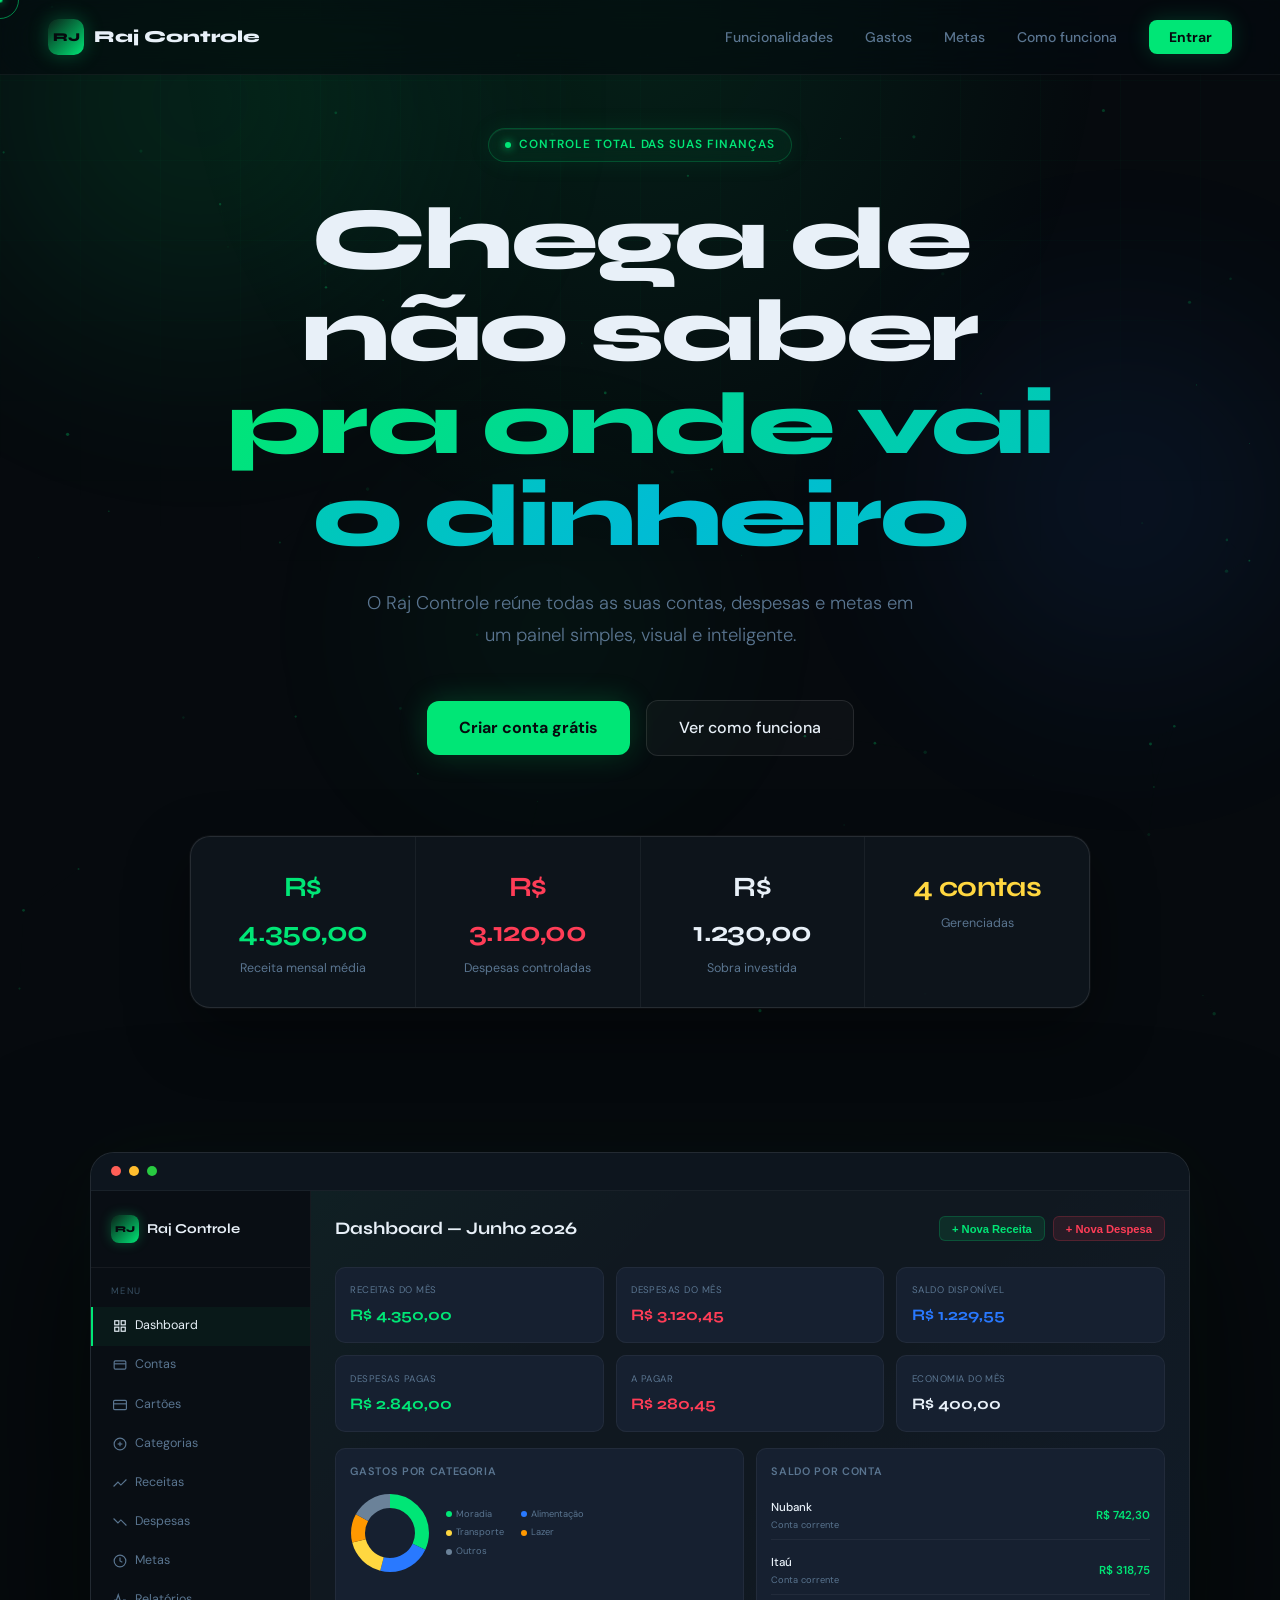
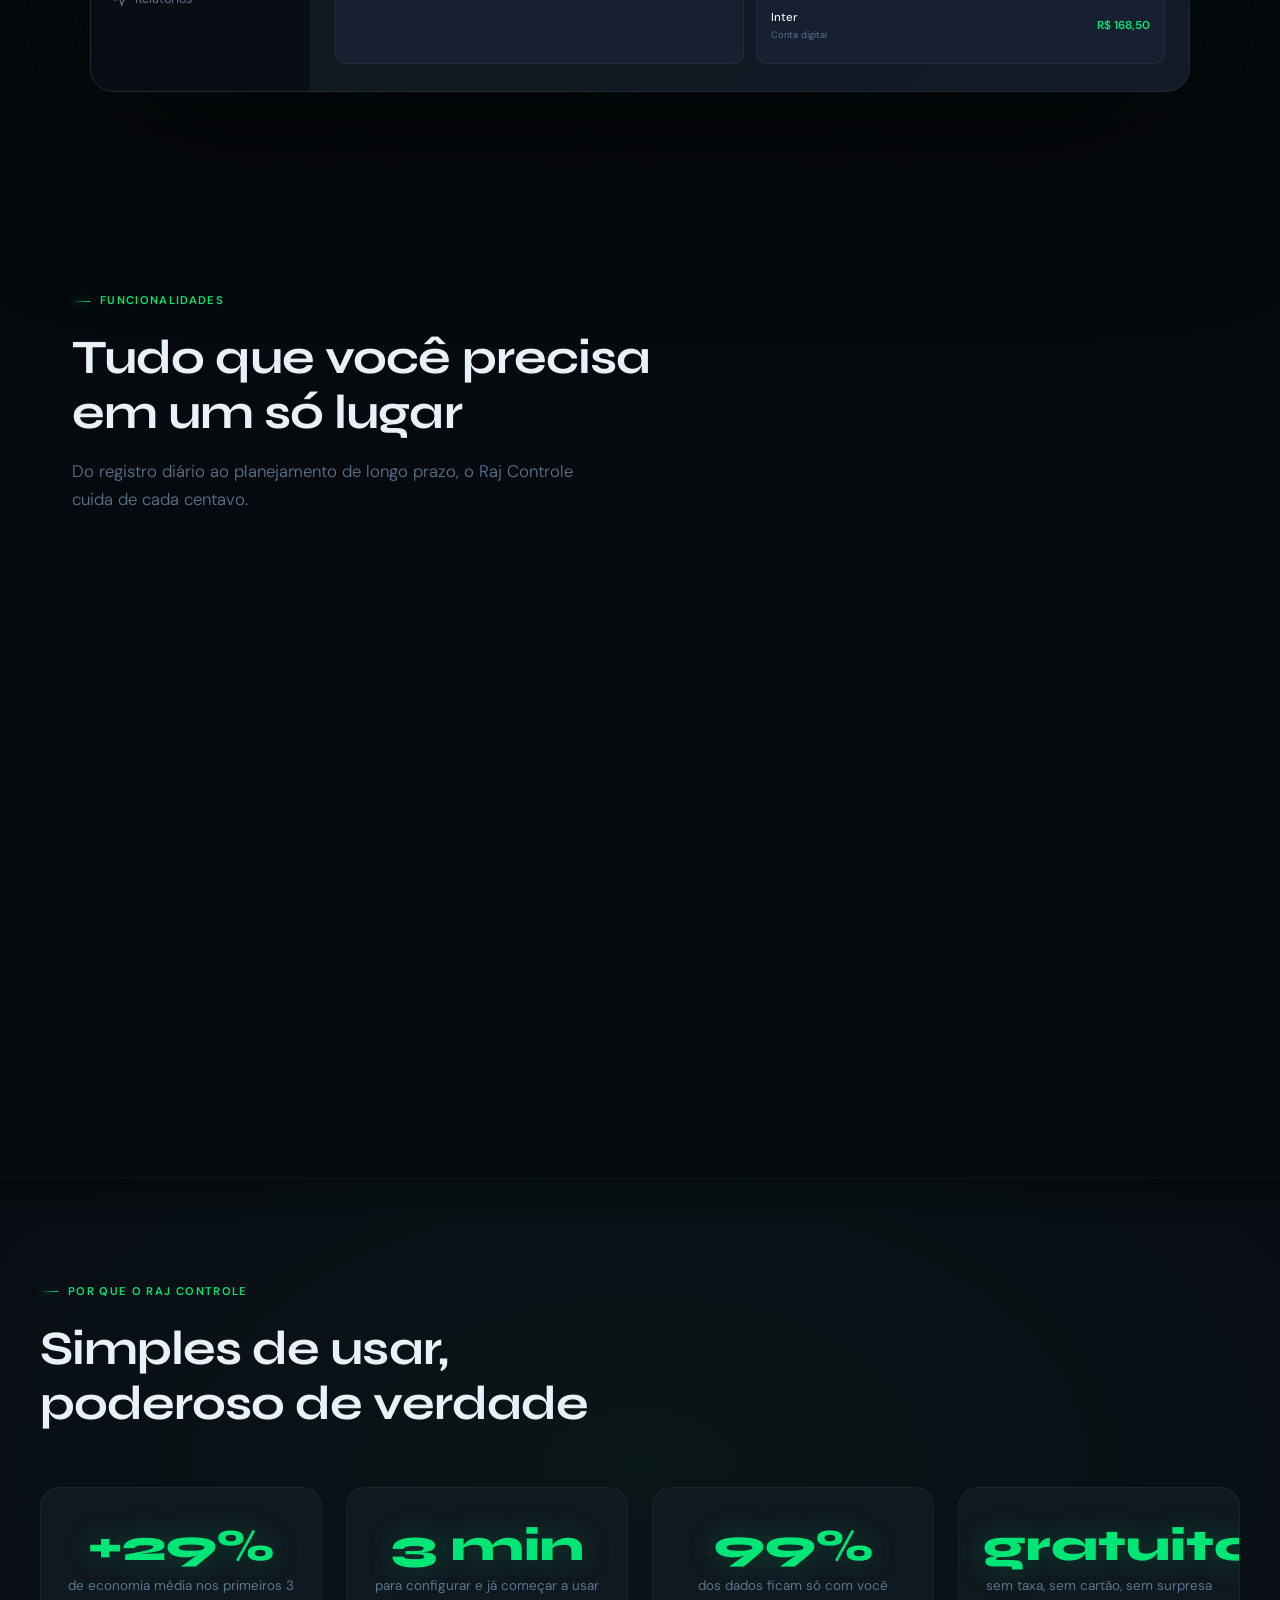
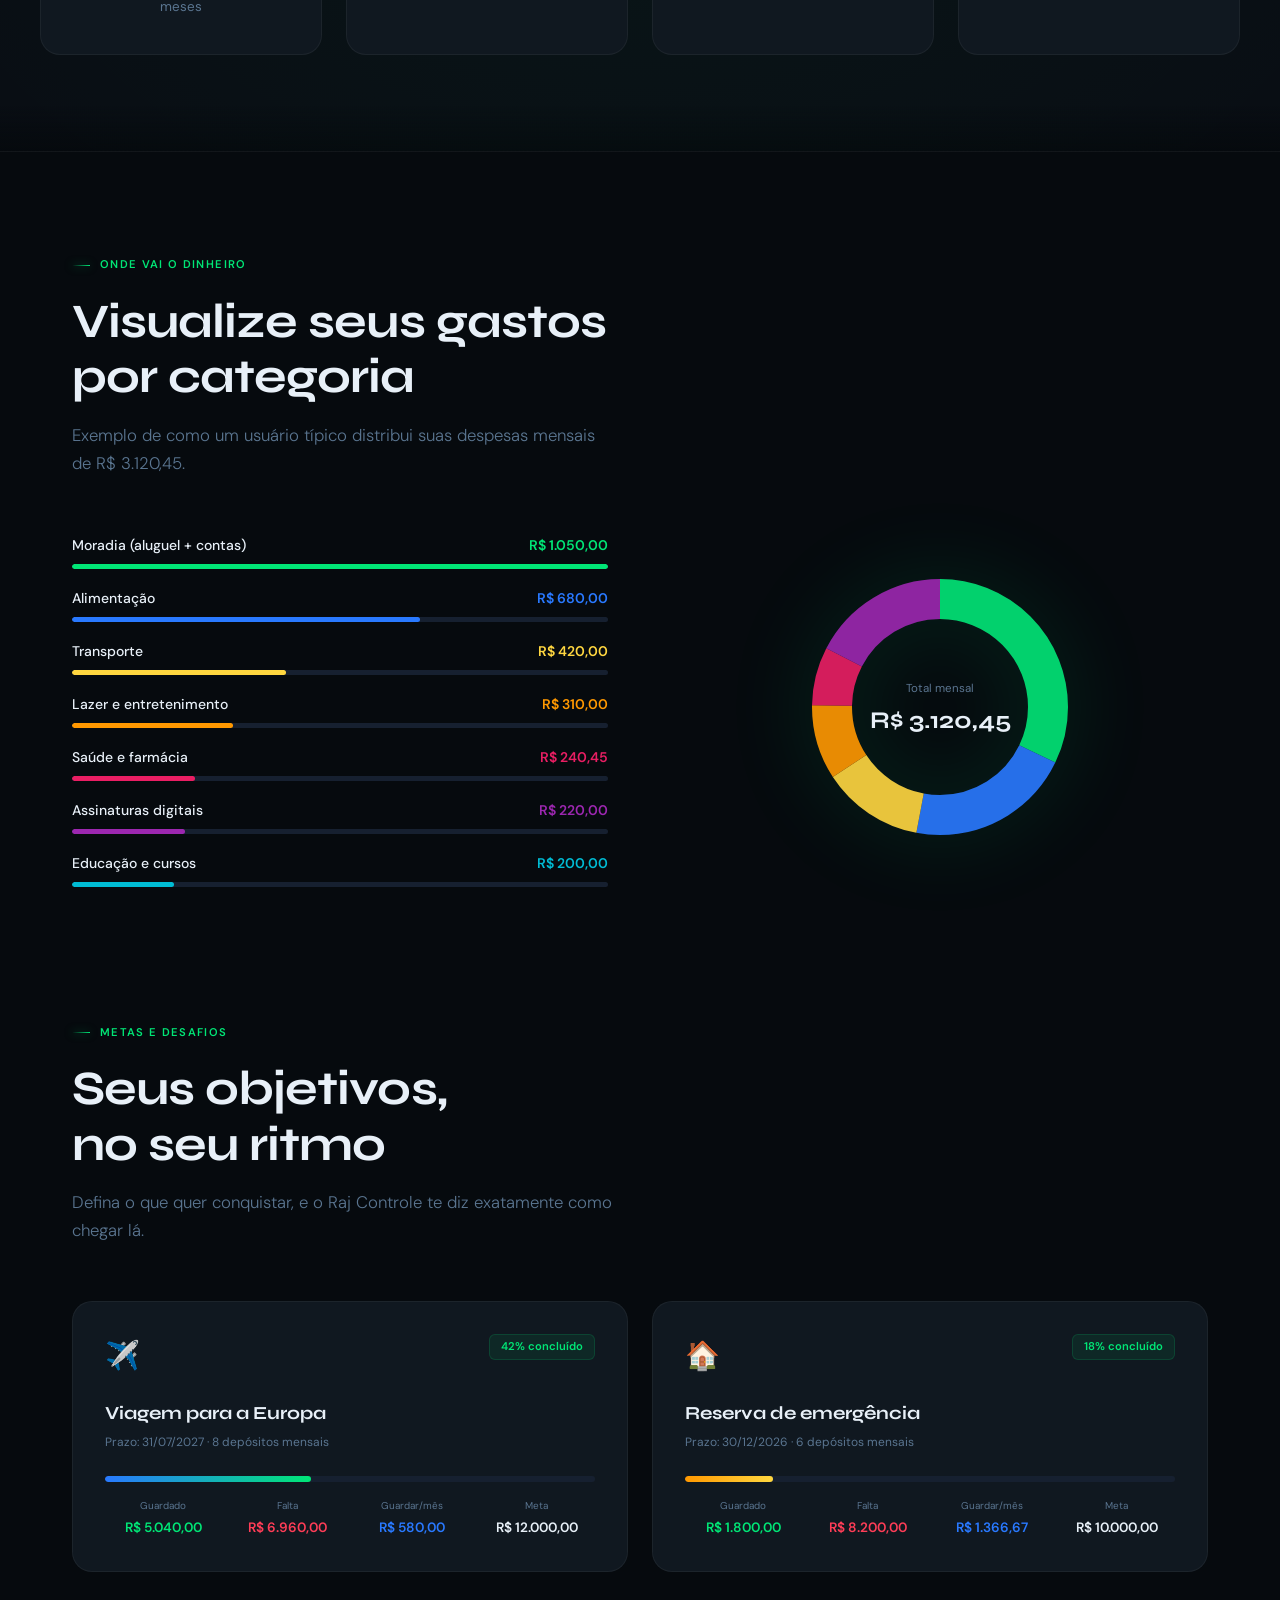
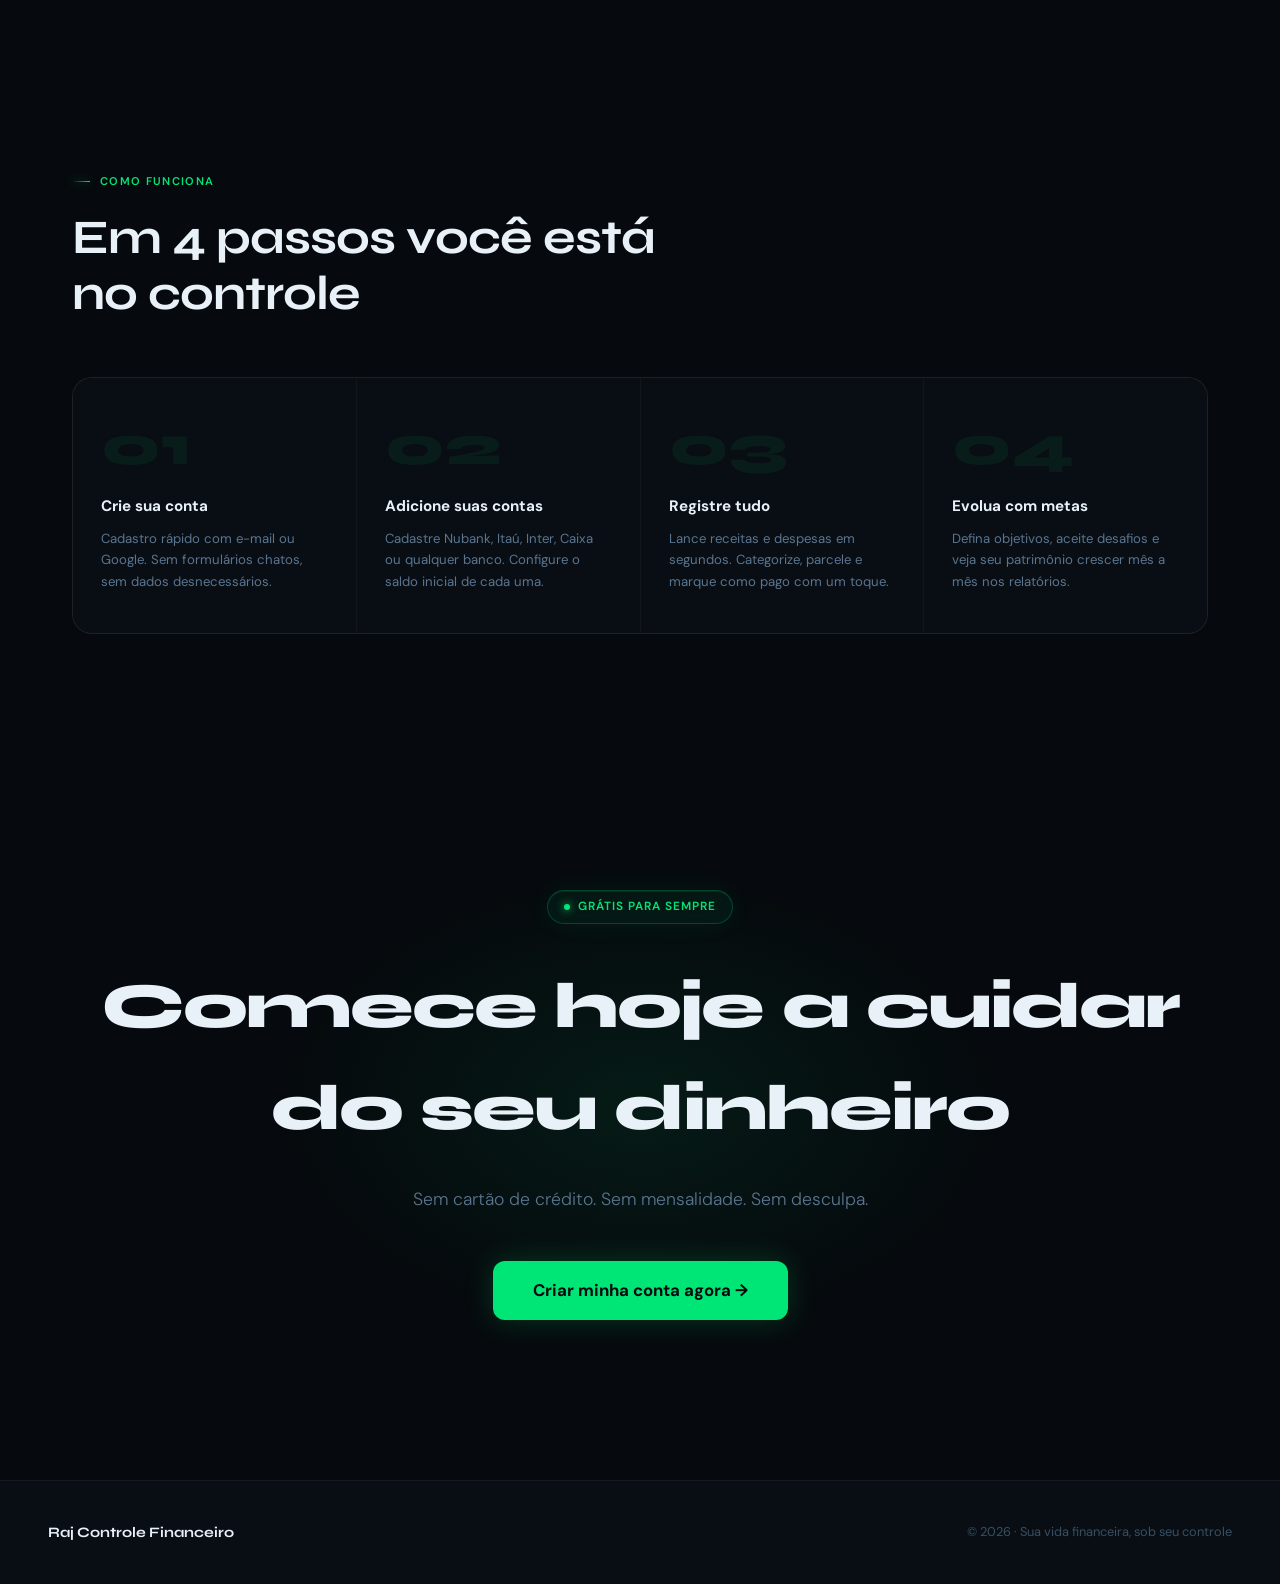
==== commit 22398877: "cores verdes, embregado e futuristico" ====
--- a/raj-controle-financeiro/raj-controle-financeiro.html
+++ b/raj-controle-financeiro/raj-controle-financeiro.html
@@ -7,307 +7,617 @@
 <link rel="preconnect" href="https://fonts.googleapis.com">
 <link href="https://fonts.googleapis.com/css2?family=Syne:wght@400;500;600;700;800&family=DM+Sans:ital,opsz,wght@0,9..40,300;0,9..40,400;0,9..40,500;1,9..40,300&display=swap" rel="stylesheet">
 <style>
-  :root {
-    --green: #00E676;
-    --green-dim: #00C853;
-    --red: #FF3D57;
-    --blue: #2979FF;
-    --gold: #FFD740;
-    --bg: #080C10;
-    --bg2: #0D1318;
-    --bg3: #111920;
-    --surface: #131E27;
-    --surface2: #1A2733;
-    --border: rgba(255,255,255,0.06);
-    --border2: rgba(255,255,255,0.12);
-    --text: #F0F4F8;
-    --muted: #6B8299;
-    --muted2: #4A6175;
-  }
-  * { margin: 0; padding: 0; box-sizing: border-box; }
-  html { scroll-behavior: smooth; }
-  body {
-    background: var(--bg);
-    color: var(--text);
-    font-family: 'DM Sans', sans-serif;
-    font-size: 16px;
-    line-height: 1.6;
-    overflow-x: hidden;
-  }
-  body::before {
-    content: '';
-    position: fixed; inset: 0; z-index: 0;
-    background-image:
-      linear-gradient(rgba(0,230,118,0.02) 1px, transparent 1px),
-      linear-gradient(90deg, rgba(0,230,118,0.02) 1px, transparent 1px);
-    background-size: 60px 60px;
-    pointer-events: none;
-  }
-  nav {
-    position: fixed; top: 0; left: 0; right: 0; z-index: 100;
-    display: flex; align-items: center; justify-content: space-between;
-    padding: 1.25rem 3rem;
-    background: rgba(8,12,16,0.85);
-    backdrop-filter: blur(20px);
-    border-bottom: 1px solid var(--border);
-  }
-  .nav-logo {
-    display: flex; align-items: center; gap: 10px;
-    font-family: 'Syne', sans-serif; font-weight: 800; font-size: 1.1rem;
-    color: var(--text); text-decoration: none;
-  }
-  .nav-logo-icon {
-    width: 36px; height: 36px; border-radius: 10px;
-    background: linear-gradient(135deg, #1A3A2A 0%, #00E676 100%);
-    display: flex; align-items: center; justify-content: center;
-    font-size: 13px; font-weight: 800; color: #080C10;
-  }
-  .nav-links { display: flex; align-items: center; gap: 2rem; list-style: none; }
-  .nav-links a {
-    color: var(--muted); text-decoration: none; font-size: 0.875rem;
-    font-weight: 500; transition: color 0.2s; letter-spacing: 0.02em;
-  }
-  .nav-links a:hover { color: var(--text); }
-  .nav-cta {
-    background: var(--green) !important; color: #080C10 !important;
-    padding: 0.5rem 1.25rem; border-radius: 8px;
-    font-weight: 600 !important;
-    transition: transform 0.2s, box-shadow 0.2s !important;
-  }
-  .nav-cta:hover { transform: translateY(-1px); box-shadow: 0 8px 24px rgba(0,230,118,0.3) !important; }
-
-  .hero {
-    position: relative; z-index: 1;
-    min-height: 100vh;
-    display: flex; flex-direction: column;
-    align-items: center; justify-content: center;
-    text-align: center; padding: 8rem 2rem 4rem;
-    overflow: hidden;
-  }
-  .hero-glow {
-    position: absolute; top: 10%; left: 50%; transform: translateX(-50%);
-    width: 900px; height: 500px;
-    background: radial-gradient(ellipse at center, rgba(0,230,118,0.08) 0%, transparent 70%);
-    pointer-events: none;
-  }
-  .hero-badge {
-    display: inline-flex; align-items: center; gap: 8px;
-    background: rgba(0,230,118,0.08); border: 1px solid rgba(0,230,118,0.2);
-    border-radius: 100px; padding: 0.4rem 1rem; margin-bottom: 2rem;
-    font-size: 0.8rem; font-weight: 500; color: var(--green);
-    letter-spacing: 0.06em; text-transform: uppercase;
-  }
-  .hero-badge-dot {
-    width: 6px; height: 6px; border-radius: 50%; background: var(--green);
-    animation: pulse 2s ease-in-out infinite;
-  }
-  @keyframes pulse {
-    0%, 100% { opacity: 1; transform: scale(1); }
-    50% { opacity: 0.5; transform: scale(0.8); }
-  }
-  .hero h1 {
-    font-family: 'Syne', sans-serif;
-    font-size: clamp(3rem, 7vw, 5.5rem);
-    font-weight: 800; line-height: 1.05;
-    letter-spacing: -0.03em; margin-bottom: 1.5rem; max-width: 900px;
-  }
-  .hero h1 span { color: var(--green); }
-  .hero p { font-size: 1.2rem; color: var(--muted); max-width: 560px; line-height: 1.7; margin-bottom: 3rem; font-weight: 300; }
-  .hero-actions { display: flex; gap: 1rem; align-items: center; margin-bottom: 5rem; }
-  .btn-primary {
-    background: var(--green); color: #080C10;
-    padding: 0.9rem 2rem; border-radius: 12px;
-    font-weight: 700; font-size: 1rem; font-family: 'DM Sans', sans-serif;
-    text-decoration: none; border: none; cursor: pointer; transition: all 0.25s;
-  }
-  .btn-primary:hover { transform: translateY(-2px); box-shadow: 0 12px 32px rgba(0,230,118,0.35); }
-  .btn-ghost {
-    background: transparent; color: var(--text);
-    padding: 0.9rem 2rem; border-radius: 12px;
-    font-weight: 500; font-size: 1rem; font-family: 'DM Sans', sans-serif;
-    text-decoration: none; border: 1px solid var(--border2); cursor: pointer; transition: all 0.25s;
-  }
-  .btn-ghost:hover { background: var(--surface); }
-
-  .stats-strip {
-    position: relative; z-index: 1;
-    display: flex; justify-content: center;
-    background: var(--bg2); border: 1px solid var(--border2);
-    border-radius: 16px; overflow: hidden;
-    margin-bottom: 5rem; max-width: 900px; width: 100%;
-  }
-  .stat-item { flex: 1; padding: 1.75rem 2rem; border-right: 1px solid var(--border); text-align: center; }
-  .stat-item:last-child { border-right: none; }
-  .stat-val { font-family: 'Syne', sans-serif; font-size: 1.75rem; font-weight: 700; margin-bottom: 0.25rem; }
-  .stat-label { font-size: 0.8rem; color: var(--muted); }
-
-  section { position: relative; z-index: 1; max-width: 1200px; margin: 0 auto; padding: 6rem 2rem; }
-  .section-tag { font-size: 0.75rem; font-weight: 600; letter-spacing: 0.1em; text-transform: uppercase; color: var(--green); margin-bottom: 1rem; }
-  .section-title { font-family: 'Syne', sans-serif; font-size: clamp(2rem, 4vw, 3rem); font-weight: 700; letter-spacing: -0.02em; margin-bottom: 1rem; line-height: 1.15; }
-  .section-sub { font-size: 1.05rem; color: var(--muted); max-width: 540px; line-height: 1.7; font-weight: 300; }
-
-  .mockup-section { position: relative; z-index: 1; padding: 0 2rem 6rem; }
-  .mockup-wrap {
-    max-width: 1100px; margin: 0 auto;
-    background: var(--surface); border: 1px solid var(--border2);
-    border-radius: 20px; overflow: hidden;
-    box-shadow: 0 40px 120px rgba(0,0,0,0.6);
-  }
-  .mockup-bar {
-    background: var(--bg3); padding: 0.75rem 1.25rem;
-    display: flex; align-items: center; gap: 0.5rem;
-    border-bottom: 1px solid var(--border);
-  }
-  .dot { width: 10px; height: 10px; border-radius: 50%; }
-  .dot.red { background: #FF5F57; }
-  .dot.yellow { background: #FFBD2E; }
-  .dot.green-dot { background: #28CA41; }
-  .mockup-body { display: flex; min-height: 500px; }
-  .mockup-sidebar {
-    width: 220px; flex-shrink: 0;
-    background: var(--bg2); border-right: 1px solid var(--border);
-    padding: 1.5rem 0;
-  }
-  .sidebar-brand {
-    display: flex; align-items: center; gap: 8px;
-    padding: 0 1.25rem 1.5rem; border-bottom: 1px solid var(--border); margin-bottom: 1rem;
-    font-family: 'Syne', sans-serif; font-weight: 700; font-size: 0.85rem;
-  }
-  .sidebar-badge {
-    width: 28px; height: 28px; border-radius: 8px;
-    background: linear-gradient(135deg, #1A3A2A, var(--green));
-    display: flex; align-items: center; justify-content: center;
-    font-size: 9px; font-weight: 800; color: #080C10;
-  }
-  .sidebar-label { font-size: 0.6rem; letter-spacing: 0.12em; text-transform: uppercase; color: var(--muted2); padding: 0 1.25rem 0.5rem; margin-top: 0.5rem; }
-  .sidebar-item {
-    display: flex; align-items: center; gap: 8px;
-    padding: 0.6rem 1.25rem; font-size: 0.8rem; color: var(--muted);
-    cursor: pointer; border-left: 2px solid transparent;
-  }
-  .sidebar-item.active { color: var(--text); background: rgba(0,230,118,0.06); border-left-color: var(--green); }
-  .sidebar-item svg { width: 14px; height: 14px; flex-shrink: 0; }
-  .mockup-main { flex: 1; padding: 1.5rem; }
-  .dash-header { display: flex; align-items: center; justify-content: space-between; margin-bottom: 1.5rem; }
-  .dash-title { font-family: 'Syne', sans-serif; font-size: 1.2rem; font-weight: 700; }
-  .dash-btns { display: flex; gap: 0.5rem; }
-  .dbtn { padding: 0.35rem 0.75rem; border-radius: 6px; font-size: 0.7rem; font-weight: 600; border: none; cursor: pointer; }
-  .dbtn.g { background: var(--green-dim); color: #080C10; }
-  .dbtn.r { background: var(--red); color: white; }
-  .dash-cards { display: grid; grid-template-columns: repeat(3, 1fr); gap: 0.75rem; margin-bottom: 1rem; }
-  .dcard { background: var(--surface2); border: 1px solid var(--border); border-radius: 10px; padding: 0.9rem; }
-  .dcard-label { font-size: 0.65rem; color: var(--muted); margin-bottom: 0.3rem; }
-  .dcard-val { font-family: 'Syne', sans-serif; font-size: 1rem; font-weight: 700; }
-  .dcard-val.g { color: var(--green); }
-  .dcard-val.r { color: var(--red); }
-  .dcard-val.b { color: var(--blue); }
-  .dcard-val.w { color: var(--text); }
-  .dash-grid { display: grid; grid-template-columns: 1fr 1fr; gap: 0.75rem; }
-  .chart-card { background: var(--surface2); border: 1px solid var(--border); border-radius: 10px; padding: 0.9rem; }
-  .chart-title { font-size: 0.75rem; font-weight: 600; margin-bottom: 0.75rem; }
-  .donut-wrap { display: flex; align-items: center; gap: 1rem; }
-  .donut-legend { display: grid; grid-template-columns: 1fr 1fr; gap: 0.25rem 0.75rem; }
-  .legend-item { display: flex; align-items: center; gap: 4px; font-size: 0.6rem; color: var(--muted); }
-  .legend-dot { width: 6px; height: 6px; border-radius: 50%; flex-shrink: 0; }
-  .account-list { display: flex; flex-direction: column; gap: 0.5rem; }
-  .account-row { display: flex; align-items: center; justify-content: space-between; padding: 0.4rem 0; border-bottom: 1px solid var(--border); }
-  .account-row:last-child { border-bottom: none; }
-  .account-name { font-size: 0.72rem; font-weight: 500; }
-  .account-sub { font-size: 0.6rem; color: var(--muted); }
-  .account-val { font-size: 0.72rem; font-weight: 600; }
-
-  .features-grid { display: grid; grid-template-columns: repeat(3, 1fr); gap: 1.5rem; margin-top: 3.5rem; }
-  .feature-card {
-    background: var(--surface); border: 1px solid var(--border);
-    border-radius: 16px; padding: 1.75rem;
-    transition: all 0.3s; position: relative; overflow: hidden;
-  }
-  .feature-card::before {
-    content: ''; position: absolute; inset: 0;
-    background: radial-gradient(ellipse at top left, rgba(0,230,118,0.06), transparent 60%);
-    opacity: 0; transition: opacity 0.3s;
-  }
-  .feature-card:hover { border-color: var(--border2); transform: translateY(-4px); }
-  .feature-card:hover::before { opacity: 1; }
-  .feature-icon { width: 44px; height: 44px; border-radius: 12px; background: rgba(0,230,118,0.08); border: 1px solid rgba(0,230,118,0.15); display: flex; align-items: center; justify-content: center; margin-bottom: 1.25rem; font-size: 1.25rem; }
-  .feature-title { font-family: 'Syne', sans-serif; font-size: 1.05rem; font-weight: 700; margin-bottom: 0.5rem; }
-  .feature-desc { font-size: 0.875rem; color: var(--muted); line-height: 1.6; }
-
-  .metrics-section { background: var(--bg2); border-top: 1px solid var(--border); border-bottom: 1px solid var(--border); padding: 5rem 2rem; }
-  .metrics-inner { max-width: 1200px; margin: 0 auto; }
-  .metrics-grid { display: grid; grid-template-columns: repeat(4, 1fr); gap: 2rem; margin-top: 3.5rem; }
-  .metric-card { text-align: center; padding: 2rem; background: var(--surface); border: 1px solid var(--border); border-radius: 16px; }
-  .metric-num { font-family: 'Syne', sans-serif; font-size: 2.5rem; font-weight: 800; color: var(--green); margin-bottom: 0.5rem; }
-  .metric-label { font-size: 0.875rem; color: var(--muted); }
-
-  .categories-wrap { display: grid; grid-template-columns: 1fr 1fr; gap: 4rem; align-items: center; margin-top: 3.5rem; }
-  .cat-list { display: flex; flex-direction: column; gap: 1rem; }
-  .cat-item { display: flex; flex-direction: column; gap: 0.4rem; }
-  .cat-header { display: flex; justify-content: space-between; align-items: center; }
-  .cat-name { font-size: 0.875rem; font-weight: 500; }
-  .cat-amount { font-size: 0.875rem; font-weight: 600; }
-  .cat-bar-bg { height: 4px; background: var(--surface2); border-radius: 2px; overflow: hidden; }
-  .cat-bar-fill { height: 100%; border-radius: 2px; transition: width 1.2s cubic-bezier(0.4,0,0.2,1); }
-  .chart-visual { position: relative; display: flex; align-items: center; justify-content: center; }
-  .donut-large { position: relative; }
-  .donut-large svg { filter: drop-shadow(0 0 30px rgba(0,230,118,0.12)); }
-  .donut-center { position: absolute; inset: 0; display: flex; flex-direction: column; align-items: center; justify-content: center; }
-  .donut-total-label { font-size: 0.7rem; color: var(--muted); }
-  .donut-total { font-family: 'Syne', sans-serif; font-size: 1.4rem; font-weight: 700; }
-
-  .goals-grid { display: grid; grid-template-columns: repeat(2, 1fr); gap: 1.5rem; margin-top: 3.5rem; }
-  .goal-card { background: var(--surface); border: 1px solid var(--border); border-radius: 16px; padding: 1.75rem; }
-  .goal-top { display: flex; align-items: flex-start; justify-content: space-between; margin-bottom: 1rem; }
-  .goal-icon { font-size: 1.5rem; }
-  .goal-badge { font-size: 0.7rem; font-weight: 600; padding: 0.2rem 0.6rem; border-radius: 6px; background: rgba(0,230,118,0.1); color: var(--green); }
-  .goal-name { font-family: 'Syne', sans-serif; font-size: 1.1rem; font-weight: 700; margin-bottom: 0.25rem; }
-  .goal-deadline { font-size: 0.75rem; color: var(--muted); margin-bottom: 1.25rem; }
-  .goal-progress-bar { height: 6px; background: var(--surface2); border-radius: 3px; overflow: hidden; margin-bottom: 0.75rem; }
-  .goal-progress-fill { height: 100%; border-radius: 3px; transition: width 1.5s ease; }
-  .goal-stats { display: flex; justify-content: space-between; }
-  .goal-stat-label { font-size: 0.65rem; color: var(--muted); }
-  .goal-stat-val { font-size: 0.9rem; font-weight: 600; }
-
-  .steps-grid { display: grid; grid-template-columns: repeat(4, 1fr); gap: 1px; background: var(--border); border: 1px solid var(--border); border-radius: 16px; overflow: hidden; margin-top: 3.5rem; }
-  .step-item { background: var(--bg2); padding: 2rem 1.5rem; }
-  .step-num { font-family: 'Syne', sans-serif; font-size: 3rem; font-weight: 800; color: rgba(0,230,118,0.08); line-height: 1; margin-bottom: 1rem; }
-  .step-title { font-weight: 700; margin-bottom: 0.5rem; font-size: 0.95rem; }
-  .step-desc { font-size: 0.825rem; color: var(--muted); line-height: 1.6; }
-
-  .cta-section { position: relative; z-index: 1; text-align: center; padding: 8rem 2rem; overflow: hidden; }
-  .cta-glow { position: absolute; top: 50%; left: 50%; transform: translate(-50%,-50%); width: 700px; height: 400px; background: radial-gradient(ellipse, rgba(0,230,118,0.07) 0%, transparent 65%); pointer-events: none; }
-  .cta-section h2 { font-family: 'Syne', sans-serif; font-size: clamp(2rem, 5vw, 4rem); font-weight: 800; letter-spacing: -0.03em; margin-bottom: 1.5rem; position: relative; z-index: 1; }
-  .cta-section p { font-size: 1.1rem; color: var(--muted); margin-bottom: 3rem; position: relative; z-index: 1; font-weight: 300; }
-
-  footer { position: relative; z-index: 1; border-top: 1px solid var(--border); padding: 2.5rem 3rem; display: flex; align-items: center; justify-content: space-between; }
-  .footer-brand { font-family: 'Syne', sans-serif; font-weight: 700; font-size: 0.9rem; }
-  .footer-copy { font-size: 0.8rem; color: var(--muted2); }
-
-  @keyframes slideUp { from { opacity: 0; transform: translateY(32px); } to { opacity: 1; transform: translateY(0); } }
-  .animate { animation: slideUp 0.7s ease forwards; }
-  .animate-delay-1 { animation-delay: 0.1s; }
-  .animate-delay-2 { animation-delay: 0.2s; }
-  .animate-delay-3 { animation-delay: 0.35s; }
-  .animate-delay-4 { animation-delay: 0.5s; }
-
-  ::-webkit-scrollbar { width: 6px; }
-  ::-webkit-scrollbar-track { background: var(--bg); }
-  ::-webkit-scrollbar-thumb { background: var(--surface2); border-radius: 3px; }
-
-  @media (max-width: 900px) {
-    nav { padding: 1rem 1.5rem; }
-    .nav-links { display: none; }
-    .features-grid, .goals-grid, .categories-wrap { grid-template-columns: 1fr; }
-    .metrics-grid, .steps-grid { grid-template-columns: repeat(2, 1fr); }
-    .dash-cards { grid-template-columns: repeat(2, 1fr); }
-    .stats-strip { flex-direction: column; }
-    .stat-item { border-right: none; border-bottom: 1px solid var(--border); }
-  }
+/* ── Reset & Cursor ── */
+*, *::before, *::after { margin: 0; padding: 0; box-sizing: border-box; }
+@media (hover: hover) and (pointer: fine) { * { cursor: none !important; } }
+html { scroll-behavior: smooth; }
+
+/* ── Variables ── */
+:root {
+  --green: #00E676;
+  --green-dim: #00C853;
+  --red: #FF3D57;
+  --blue: #2979FF;
+  --gold: #FFD740;
+  --bg: #060A0E;
+  --bg2: #090E14;
+  --bg3: #0D151E;
+  --surface: #101820;
+  --surface2: #162030;
+  --border: rgba(255,255,255,0.05);
+  --border2: rgba(255,255,255,0.1);
+  --text: #E8F0F8;
+  --muted: #5A7590;
+  --muted2: #384F62;
+}
+
+body {
+  background: var(--bg);
+  color: var(--text);
+  font-family: 'DM Sans', sans-serif;
+  font-size: 16px;
+  line-height: 1.6;
+  overflow-x: hidden;
+}
+
+/* ── Custom Cursor ── */
+.cur-ring {
+  position: fixed; z-index: 9999; pointer-events: none;
+  width: 38px; height: 38px;
+  border: 1.5px solid rgba(0,230,118,0.55);
+  border-radius: 50%;
+  transform: translate(-50%,-50%);
+  transition: width .25s, height .25s, border-color .25s, background .25s;
+  will-change: left, top;
+}
+.cur-dot {
+  position: fixed; z-index: 9999; pointer-events: none;
+  width: 5px; height: 5px;
+  background: var(--green);
+  border-radius: 50%;
+  transform: translate(-50%,-50%);
+  box-shadow: 0 0 8px var(--green);
+  will-change: left, top;
+}
+.cur-ring.big { width: 56px; height: 56px; background: rgba(0,230,118,0.04); border-color: var(--green); }
+
+/* ── Scroll Progress ── */
+#prog {
+  position: fixed; top: 0; left: 0; z-index: 200;
+  height: 2px; width: 0;
+  background: linear-gradient(90deg, var(--green), #00BCD4, var(--green));
+  background-size: 200% auto;
+  animation: gradient-flow 2s linear infinite;
+  box-shadow: 0 0 10px rgba(0,230,118,0.5);
+}
+@keyframes gradient-flow { to { background-position: 200% center; } }
+
+/* ── Aurora Orbs ── */
+.aurora { position: fixed; inset: 0; z-index: 0; overflow: hidden; pointer-events: none; }
+.orb {
+  position: absolute; border-radius: 50%;
+  filter: blur(90px); opacity: 0.3;
+  animation: drift 22s ease-in-out infinite;
+}
+.orb:nth-child(1) {
+  width: 700px; height: 700px;
+  background: radial-gradient(circle, rgba(0,230,118,0.5) 0%, transparent 70%);
+  top: -250px; left: -150px; animation-duration: 28s;
+}
+.orb:nth-child(2) {
+  width: 550px; height: 550px;
+  background: radial-gradient(circle, rgba(41,121,255,0.4) 0%, transparent 70%);
+  top: 25%; right: -120px; animation-duration: 32s; animation-delay: -12s; animation-direction: reverse;
+}
+.orb:nth-child(3) {
+  width: 450px; height: 450px;
+  background: radial-gradient(circle, rgba(0,230,118,0.25) 0%, transparent 70%);
+  bottom: 5%; left: 25%; animation-duration: 24s; animation-delay: -6s;
+}
+@keyframes drift {
+  0%,100% { transform: translate(0,0) scale(1); }
+  25%      { transform: translate(50px,35px) scale(1.06); }
+  50%      { transform: translate(-25px,55px) scale(0.94); }
+  75%      { transform: translate(35px,-25px) scale(1.03); }
+}
+
+/* ── Grid Overlay ── */
+.grid-bg {
+  position: fixed; inset: 0; z-index: 0; pointer-events: none;
+  background-image:
+    linear-gradient(rgba(0,230,118,0.022) 1px, transparent 1px),
+    linear-gradient(90deg, rgba(0,230,118,0.022) 1px, transparent 1px);
+  background-size: 80px 80px;
+  mask-image: radial-gradient(ellipse 80% 70% at 50% 0%, black 50%, transparent 100%);
+}
+
+/* ── Nav ── */
+nav {
+  position: fixed; top: 0; left: 0; right: 0; z-index: 100;
+  display: flex; align-items: center; justify-content: space-between;
+  padding: 1.2rem 3rem;
+  background: rgba(6,10,14,0.65);
+  backdrop-filter: blur(24px) saturate(180%);
+  border-bottom: 1px solid var(--border);
+  transition: background .3s, border-color .3s;
+}
+nav.scrolled { background: rgba(6,10,14,0.92); border-bottom-color: rgba(255,255,255,0.09); }
+.nav-logo {
+  display: flex; align-items: center; gap: 10px;
+  font-family: 'Syne', sans-serif; font-weight: 800; font-size: 1.05rem;
+  color: var(--text); text-decoration: none; position: relative; z-index: 1;
+}
+.nav-logo-icon {
+  width: 36px; height: 36px; border-radius: 10px;
+  background: linear-gradient(135deg, #0A2018 0%, #00E676 100%);
+  display: flex; align-items: center; justify-content: center;
+  font-size: 12px; font-weight: 800; color: #060A0E;
+  box-shadow: 0 0 20px rgba(0,230,118,0.3);
+  animation: logo-glow 3s ease-in-out infinite;
+}
+@keyframes logo-glow {
+  0%,100% { box-shadow: 0 0 18px rgba(0,230,118,0.28); }
+  50%      { box-shadow: 0 0 32px rgba(0,230,118,0.5); }
+}
+.nav-links { display: flex; align-items: center; gap: 2rem; list-style: none; }
+.nav-links a {
+  color: var(--muted); text-decoration: none; font-size: 0.875rem;
+  font-weight: 500; transition: color .2s; position: relative;
+}
+.nav-links a::after {
+  content: ''; position: absolute; bottom: -3px; left: 0; right: 0;
+  height: 1px; background: var(--green);
+  transform: scaleX(0); transform-origin: left; transition: transform .3s;
+}
+.nav-links a:hover { color: var(--text); }
+.nav-links a:hover::after { transform: scaleX(1); }
+.nav-cta {
+  background: var(--green) !important; color: #060A0E !important;
+  padding: .5rem 1.25rem; border-radius: 8px; font-weight: 700 !important;
+  transition: transform .2s, box-shadow .2s !important;
+  box-shadow: 0 0 22px rgba(0,230,118,0.2) !important;
+}
+.nav-cta:hover { transform: translateY(-1px); box-shadow: 0 8px 32px rgba(0,230,118,0.4) !important; }
+.nav-cta::after { display: none !important; }
+
+/* ── Hero ── */
+.hero {
+  position: relative; z-index: 1;
+  min-height: 100vh;
+  display: flex; flex-direction: column;
+  align-items: center; justify-content: center;
+  text-align: center; padding: 8rem 2rem 4rem;
+  overflow: hidden;
+}
+#hero-canvas { position: absolute; inset: 0; z-index: 0; opacity: 0.55; width: 100%; height: 100%; }
+.hero-glow {
+  position: absolute; top: 0; left: 50%; transform: translateX(-50%);
+  width: 1100px; height: 650px;
+  background: radial-gradient(ellipse at 50% 0%, rgba(0,230,118,0.1) 0%, transparent 60%);
+  pointer-events: none;
+}
+.hero-badge {
+  display: inline-flex; align-items: center; gap: 8px;
+  background: rgba(0,230,118,0.06); border: 1px solid rgba(0,230,118,0.22);
+  border-radius: 100px; padding: .4rem 1rem; margin-bottom: 2rem;
+  font-size: .74rem; font-weight: 600; color: var(--green);
+  letter-spacing: .08em; text-transform: uppercase;
+  position: relative; z-index: 1;
+  backdrop-filter: blur(12px);
+  box-shadow: 0 0 24px rgba(0,230,118,0.08), inset 0 1px 0 rgba(255,255,255,0.05);
+  opacity: 0; animation: anim-down .9s cubic-bezier(.16,1,.3,1) .05s forwards;
+}
+.dot-live {
+  width: 6px; height: 6px; border-radius: 50%; background: var(--green);
+  box-shadow: 0 0 8px var(--green);
+  animation: blink 2s ease-in-out infinite;
+}
+@keyframes blink {
+  0%,100% { opacity:1; transform:scale(1); }
+  50% { opacity:.5; transform:scale(.75); }
+}
+.hero h1 {
+  font-family: 'Syne', sans-serif;
+  font-size: clamp(3rem, 7vw, 5.5rem);
+  font-weight: 800; line-height: 1.05;
+  letter-spacing: -0.03em; margin-bottom: 1.5rem; max-width: 900px;
+  position: relative; z-index: 1;
+  opacity: 0; animation: anim-up .9s cubic-bezier(.16,1,.3,1) .2s forwards;
+}
+.grad-text {
+  background: linear-gradient(135deg, #00E676 0%, #00BCD4 40%, #00E676 100%);
+  background-size: 200% auto;
+  -webkit-background-clip: text; -webkit-text-fill-color: transparent;
+  background-clip: text;
+  animation: gradient-flow 3.5s linear infinite;
+}
+.hero p {
+  font-size: 1.15rem; color: var(--muted); max-width: 560px;
+  line-height: 1.75; margin-bottom: 3rem; font-weight: 300;
+  position: relative; z-index: 1;
+  opacity: 0; animation: anim-up .9s cubic-bezier(.16,1,.3,1) .35s forwards;
+}
+.hero-actions {
+  display: flex; gap: 1rem; align-items: center; margin-bottom: 5rem;
+  position: relative; z-index: 1;
+  opacity: 0; animation: anim-up .9s cubic-bezier(.16,1,.3,1) .5s forwards;
+}
+
+/* ── Buttons ── */
+.btn-primary {
+  background: var(--green); color: #060A0E;
+  padding: .9rem 2rem; border-radius: 12px;
+  font-weight: 700; font-size: 1rem; font-family: 'DM Sans', sans-serif;
+  text-decoration: none; border: none;
+  transition: box-shadow .25s, transform .2s;
+  box-shadow: 0 0 28px rgba(0,230,118,0.22), 0 4px 16px rgba(0,0,0,.3);
+  position: relative; overflow: hidden;
+}
+.btn-primary::before {
+  content: ''; position: absolute; inset: 0;
+  background: linear-gradient(135deg, rgba(255,255,255,.18), transparent);
+  opacity: 0; transition: opacity .3s;
+}
+.btn-primary:hover { box-shadow: 0 12px 40px rgba(0,230,118,.42); }
+.btn-primary:hover::before { opacity: 1; }
+.btn-ghost {
+  background: rgba(255,255,255,.03); color: var(--text);
+  padding: .9rem 2rem; border-radius: 12px;
+  font-weight: 500; font-size: 1rem; font-family: 'DM Sans', sans-serif;
+  text-decoration: none; border: 1px solid var(--border2);
+  transition: background .25s, border-color .25s, transform .2s;
+  backdrop-filter: blur(10px);
+}
+.btn-ghost:hover { background: rgba(255,255,255,.06); border-color: rgba(255,255,255,.2); }
+
+/* ── Stats Strip ── */
+.stats-strip {
+  position: relative; z-index: 1;
+  display: flex;
+  background: rgba(16,24,32,.75);
+  border: 1px solid var(--border2);
+  border-radius: 20px; overflow: hidden;
+  margin-bottom: 5rem; max-width: 900px; width: 100%;
+  backdrop-filter: blur(20px);
+  box-shadow: 0 24px 64px rgba(0,0,0,.4), 0 0 0 1px rgba(255,255,255,.04);
+  opacity: 0; animation: anim-up .9s cubic-bezier(.16,1,.3,1) .65s forwards;
+}
+.stat-item {
+  flex: 1; padding: 1.75rem 2rem;
+  border-right: 1px solid var(--border); text-align: center;
+  transition: background .3s;
+}
+.stat-item:last-child { border-right: none; }
+.stat-item:hover { background: rgba(0,230,118,.03); }
+.stat-val { font-family: 'Syne', sans-serif; font-size: 1.75rem; font-weight: 700; margin-bottom: .25rem; letter-spacing: -.02em; }
+.stat-label { font-size: .78rem; color: var(--muted); }
+
+/* ── Sections ── */
+section { position: relative; z-index: 1; max-width: 1200px; margin: 0 auto; padding: 6rem 2rem; }
+.section-tag {
+  display: inline-flex; align-items: center; gap: 10px;
+  font-size: .7rem; font-weight: 600; letter-spacing: .12em; text-transform: uppercase;
+  color: var(--green); margin-bottom: 1.25rem;
+}
+.section-tag::before {
+  content: ''; width: 18px; height: 1px;
+  background: linear-gradient(90deg, transparent, var(--green));
+  box-shadow: 0 0 8px rgba(0,230,118,.5);
+  flex-shrink: 0;
+}
+.section-title {
+  font-family: 'Syne', sans-serif;
+  font-size: clamp(2rem,4vw,3rem); font-weight: 700;
+  letter-spacing: -.02em; margin-bottom: 1rem; line-height: 1.15;
+}
+.section-sub { font-size: 1.05rem; color: var(--muted); max-width: 540px; line-height: 1.7; font-weight: 300; }
+
+/* ── Mockup ── */
+.mockup-section { position: relative; z-index: 1; padding: 0 2rem 6rem; }
+.mockup-wrap {
+  max-width: 1100px; margin: 0 auto;
+  background: var(--surface);
+  border: 1px solid rgba(255,255,255,.08);
+  border-radius: 24px; overflow: hidden;
+  box-shadow: 0 60px 160px rgba(0,0,0,.7), 0 0 80px rgba(0,230,118,.04);
+  animation: float 7s ease-in-out infinite;
+  position: relative;
+}
+.mockup-wrap::before {
+  content: ''; position: absolute; inset: 0;
+  background: linear-gradient(135deg, rgba(0,230,118,.06) 0%, transparent 40%, transparent 60%, rgba(41,121,255,.04) 100%);
+  pointer-events: none; z-index: 0; border-radius: 24px;
+}
+@keyframes float {
+  0%,100% { transform: translateY(0); box-shadow: 0 60px 160px rgba(0,0,0,.7), 0 0 80px rgba(0,230,118,.04); }
+  50%      { transform: translateY(-12px); box-shadow: 0 80px 200px rgba(0,0,0,.8), 0 0 100px rgba(0,230,118,.07); }
+}
+.mockup-bar {
+  background: var(--bg3); padding: .85rem 1.25rem;
+  display: flex; align-items: center; gap: .5rem;
+  border-bottom: 1px solid var(--border); position: relative; z-index: 1;
+}
+.dot { width: 10px; height: 10px; border-radius: 50%; transition: transform .2s; }
+.dot.red { background: #FF5F57; }
+.dot.yellow { background: #FFBD2E; }
+.dot.green-dot { background: #28CA41; }
+.mockup-body { display: flex; min-height: 500px; position: relative; z-index: 1; }
+.mockup-sidebar {
+  width: 220px; flex-shrink: 0;
+  background: var(--bg2); border-right: 1px solid var(--border);
+  padding: 1.5rem 0;
+}
+.sidebar-brand {
+  display: flex; align-items: center; gap: 8px;
+  padding: 0 1.25rem 1.5rem; border-bottom: 1px solid var(--border); margin-bottom: 1rem;
+  font-family: 'Syne', sans-serif; font-weight: 700; font-size: .85rem;
+}
+.sidebar-badge {
+  width: 28px; height: 28px; border-radius: 8px;
+  background: linear-gradient(135deg, #0A2018, var(--green));
+  display: flex; align-items: center; justify-content: center;
+  font-size: 9px; font-weight: 800; color: #060A0E;
+  box-shadow: 0 0 12px rgba(0,230,118,.28);
+}
+.sidebar-label { font-size: .58rem; letter-spacing: .14em; text-transform: uppercase; color: var(--muted2); padding: 0 1.25rem .5rem; margin-top: .5rem; }
+.sidebar-item {
+  display: flex; align-items: center; gap: 8px;
+  padding: .6rem 1.25rem; font-size: .78rem; color: var(--muted);
+  border-left: 2px solid transparent; transition: all .2s;
+}
+.sidebar-item:hover { color: var(--text); background: rgba(255,255,255,.03); }
+.sidebar-item.active { color: var(--text); background: rgba(0,230,118,.05); border-left-color: var(--green); }
+.sidebar-item svg { width: 14px; height: 14px; flex-shrink: 0; }
+.mockup-main { flex: 1; padding: 1.5rem; }
+.dash-header { display: flex; align-items: center; justify-content: space-between; margin-bottom: 1.5rem; }
+.dash-title { font-family: 'Syne', sans-serif; font-size: 1.1rem; font-weight: 700; }
+.dash-btns { display: flex; gap: .5rem; }
+.dbtn {
+  padding: .35rem .75rem; border-radius: 6px; font-size: .7rem; font-weight: 600;
+  border: 1px solid; transition: background .2s;
+}
+.dbtn.g { background: rgba(0,230,118,.1); color: var(--green); border-color: rgba(0,230,118,.2); }
+.dbtn.g:hover { background: rgba(0,230,118,.18); }
+.dbtn.r { background: rgba(255,61,87,.1); color: var(--red); border-color: rgba(255,61,87,.2); }
+.dbtn.r:hover { background: rgba(255,61,87,.18); }
+.dash-cards { display: grid; grid-template-columns: repeat(3,1fr); gap: .75rem; margin-bottom: 1rem; }
+.dcard {
+  background: var(--surface2); border: 1px solid var(--border);
+  border-radius: 10px; padding: .9rem; transition: border-color .2s, background .2s;
+}
+.dcard:hover { border-color: var(--border2); background: rgba(255,255,255,.025); }
+.dcard-label { font-size: .6rem; color: var(--muted); margin-bottom: .3rem; text-transform: uppercase; letter-spacing: .05em; }
+.dcard-val { font-family: 'Syne', sans-serif; font-size: 1rem; font-weight: 700; }
+.dcard-val.g { color: var(--green); } .dcard-val.r { color: var(--red); }
+.dcard-val.b { color: var(--blue); } .dcard-val.w { color: var(--text); }
+.dash-grid { display: grid; grid-template-columns: 1fr 1fr; gap: .75rem; }
+.chart-card { background: var(--surface2); border: 1px solid var(--border); border-radius: 10px; padding: .9rem; }
+.chart-title { font-size: .68rem; font-weight: 600; margin-bottom: .75rem; color: var(--muted); text-transform: uppercase; letter-spacing: .06em; }
+.donut-wrap { display: flex; align-items: center; gap: 1rem; }
+.donut-legend { display: grid; grid-template-columns: 1fr 1fr; gap: .25rem .75rem; }
+.legend-item { display: flex; align-items: center; gap: 4px; font-size: .58rem; color: var(--muted); }
+.legend-dot { width: 6px; height: 6px; border-radius: 50%; flex-shrink: 0; }
+.account-list { display: flex; flex-direction: column; gap: .5rem; }
+.account-row { display: flex; align-items: center; justify-content: space-between; padding: .4rem 0; border-bottom: 1px solid var(--border); }
+.account-row:last-child { border-bottom: none; }
+.account-name { font-size: .72rem; font-weight: 500; }
+.account-sub { font-size: .58rem; color: var(--muted); }
+.account-val { font-size: .72rem; font-weight: 600; }
+
+/* ── Features ── */
+.features-grid { display: grid; grid-template-columns: repeat(3,1fr); gap: 1.5rem; margin-top: 3.5rem; }
+.feature-card {
+  background: var(--surface); border: 1px solid var(--border);
+  border-radius: 20px; padding: 2rem;
+  position: relative; overflow: hidden;
+  transform-style: preserve-3d;
+  transition: border-color .4s, box-shadow .4s;
+  will-change: transform;
+}
+.feature-card::before {
+  content: ''; position: absolute; inset: 0;
+  background: radial-gradient(ellipse at 20% 20%, rgba(0,230,118,.08), transparent 60%);
+  opacity: 0; transition: opacity .4s;
+}
+.feature-card:hover { border-color: rgba(0,230,118,.18); box-shadow: 0 20px 60px rgba(0,0,0,.4), 0 0 40px rgba(0,230,118,.05); }
+.feature-card:hover::before { opacity: 1; }
+.feature-card > * { position: relative; z-index: 1; }
+.feature-icon {
+  width: 48px; height: 48px; border-radius: 14px;
+  background: rgba(0,230,118,.06); border: 1px solid rgba(0,230,118,.12);
+  display: flex; align-items: center; justify-content: center;
+  margin-bottom: 1.5rem; font-size: 1.3rem;
+  transition: background .3s, box-shadow .3s, transform .3s;
+}
+.feature-card:hover .feature-icon { background: rgba(0,230,118,.12); box-shadow: 0 0 24px rgba(0,230,118,.18); transform: scale(1.08) rotate(-3deg); }
+.feature-title { font-family: 'Syne', sans-serif; font-size: 1.05rem; font-weight: 700; margin-bottom: .6rem; }
+.feature-desc { font-size: .875rem; color: var(--muted); line-height: 1.65; }
+
+/* ── Metrics ── */
+.metrics-section {
+  position: relative; z-index: 1;
+  background: linear-gradient(180deg, transparent 0%, var(--bg2) 8%, var(--bg2) 92%, transparent 100%);
+  border-top: 1px solid var(--border); border-bottom: 1px solid var(--border);
+  padding: 6rem 2rem; overflow: hidden;
+}
+.metrics-section::before {
+  content: ''; position: absolute; inset: 0;
+  background: radial-gradient(ellipse 60% 80% at 50% 50%, rgba(0,230,118,.035), transparent);
+  pointer-events: none;
+}
+.metrics-inner { max-width: 1200px; margin: 0 auto; position: relative; }
+.metrics-grid { display: grid; grid-template-columns: repeat(4,1fr); gap: 1.5rem; margin-top: 3.5rem; }
+.metric-card {
+  text-align: center; padding: 2.25rem 1.5rem;
+  background: var(--surface); border: 1px solid var(--border);
+  border-radius: 20px; position: relative; overflow: hidden;
+  transition: transform .3s, border-color .3s;
+}
+.metric-card::after {
+  content: ''; position: absolute; bottom: 0; left: 50%; transform: translateX(-50%);
+  width: 50%; height: 1px;
+  background: linear-gradient(90deg, transparent, var(--green), transparent);
+  opacity: 0; transition: opacity .3s;
+}
+.metric-card:hover { transform: translateY(-5px); border-color: rgba(0,230,118,.15); }
+.metric-card:hover::after { opacity: 1; }
+.metric-num {
+  font-family: 'Syne', sans-serif; font-size: 2.75rem; font-weight: 800;
+  color: var(--green); margin-bottom: .5rem; line-height: 1;
+  text-shadow: 0 0 30px rgba(0,230,118,.28);
+}
+.metric-label { font-size: .84rem; color: var(--muted); line-height: 1.55; }
+
+/* ── Categories ── */
+.categories-wrap { display: grid; grid-template-columns: 1fr 1fr; gap: 4rem; align-items: center; margin-top: 3.5rem; }
+.cat-list { display: flex; flex-direction: column; gap: 1.1rem; }
+.cat-item { display: flex; flex-direction: column; gap: .5rem; }
+.cat-header { display: flex; justify-content: space-between; align-items: center; }
+.cat-name { font-size: .875rem; font-weight: 500; }
+.cat-amount { font-size: .875rem; font-weight: 600; }
+.cat-bar-bg { height: 5px; background: var(--surface2); border-radius: 3px; overflow: hidden; }
+.cat-bar-fill { height: 100%; border-radius: 3px; width: 0%; transition: width 1.4s cubic-bezier(.4,0,.2,1); }
+.chart-visual { display: flex; align-items: center; justify-content: center; }
+.donut-large { position: relative; }
+.donut-large svg { filter: drop-shadow(0 0 40px rgba(0,230,118,.14)); }
+.donut-center { position: absolute; inset: 0; display: flex; flex-direction: column; align-items: center; justify-content: center; }
+.donut-total-label { font-size: .72rem; color: var(--muted); margin-bottom: .25rem; }
+.donut-total { font-family: 'Syne', sans-serif; font-size: 1.5rem; font-weight: 700; }
+
+/* ── Goals ── */
+.goals-grid { display: grid; grid-template-columns: repeat(2,1fr); gap: 1.5rem; margin-top: 3.5rem; }
+.goal-card {
+  background: var(--surface); border: 1px solid var(--border);
+  border-radius: 20px; padding: 2rem; position: relative; overflow: hidden;
+  transition: transform .3s, border-color .3s;
+}
+.goal-card::before {
+  content: ''; position: absolute; top: 0; left: 0; right: 0; height: 1px;
+  background: linear-gradient(90deg, transparent, rgba(0,230,118,.45), transparent);
+  opacity: 0; transition: opacity .3s;
+}
+.goal-card:hover { transform: translateY(-5px); border-color: rgba(0,230,118,.14); }
+.goal-card:hover::before { opacity: 1; }
+.goal-top { display: flex; align-items: flex-start; justify-content: space-between; margin-bottom: 1.25rem; }
+.goal-icon { font-size: 1.75rem; }
+.goal-badge {
+  font-size: .7rem; font-weight: 600; padding: .2rem .7rem; border-radius: 6px;
+  background: rgba(0,230,118,.08); color: var(--green); border: 1px solid rgba(0,230,118,.15);
+}
+.goal-name { font-family: 'Syne', sans-serif; font-size: 1.15rem; font-weight: 700; margin-bottom: .3rem; }
+.goal-deadline { font-size: .75rem; color: var(--muted); margin-bottom: 1.5rem; }
+.goal-progress-bar { height: 6px; background: var(--surface2); border-radius: 3px; overflow: hidden; margin-bottom: 1rem; }
+.goal-progress-fill { height: 100%; border-radius: 3px; width: 0%; transition: width 1.6s cubic-bezier(.4,0,.2,1); }
+.goal-stats { display: grid; grid-template-columns: repeat(4,1fr); gap: .5rem; }
+.goal-stat-item { text-align: center; }
+.goal-stat-label { font-size: .62rem; color: var(--muted); margin-bottom: .2rem; }
+.goal-stat-val { font-size: .85rem; font-weight: 600; }
+
+/* ── Steps ── */
+.steps-grid {
+  display: grid; grid-template-columns: repeat(4,1fr);
+  gap: 1px; background: var(--border);
+  border: 1px solid var(--border); border-radius: 20px;
+  overflow: hidden; margin-top: 3.5rem;
+}
+.step-item {
+  background: var(--bg2); padding: 2.5rem 1.75rem;
+  transition: background .3s; position: relative; overflow: hidden;
+}
+.step-item::after {
+  content: ''; position: absolute; bottom: 0; left: 0; right: 0; height: 2px;
+  background: linear-gradient(90deg, var(--green), rgba(0,230,118,.1));
+  transform: scaleX(0); transform-origin: left; transition: transform .4s;
+}
+.step-item:hover { background: rgba(16,24,32,.9); }
+.step-item:hover::after { transform: scaleX(1); }
+.step-num {
+  font-family: 'Syne', sans-serif; font-size: 3.5rem; font-weight: 800;
+  color: rgba(0,230,118,.07); line-height: 1; margin-bottom: 1.25rem;
+  transition: color .3s;
+}
+.step-item:hover .step-num { color: rgba(0,230,118,.14); }
+.step-title { font-weight: 700; margin-bottom: .6rem; font-size: .95rem; }
+.step-desc { font-size: .825rem; color: var(--muted); line-height: 1.65; }
+
+/* ── CTA ── */
+.cta-section {
+  position: relative; z-index: 1; text-align: center;
+  padding: 10rem 2rem; overflow: hidden;
+}
+.cta-glow {
+  position: absolute; top: 50%; left: 50%; transform: translate(-50%,-50%);
+  width: 800px; height: 500px;
+  background: radial-gradient(ellipse, rgba(0,230,118,.08) 0%, transparent 65%);
+  pointer-events: none;
+  animation: cta-pulse 4s ease-in-out infinite;
+}
+@keyframes cta-pulse {
+  0%,100% { transform: translate(-50%,-50%) scale(1); opacity: 1; }
+  50%      { transform: translate(-50%,-50%) scale(1.12); opacity: .7; }
+}
+.cta-badge {
+  display: inline-flex; align-items: center; gap: 8px;
+  background: rgba(0,230,118,.06); border: 1px solid rgba(0,230,118,.22);
+  border-radius: 100px; padding: .4rem 1rem; margin-bottom: 2rem;
+  font-size: .74rem; font-weight: 600; color: var(--green);
+  letter-spacing: .08em; text-transform: uppercase;
+  position: relative; z-index: 1; backdrop-filter: blur(12px);
+  box-shadow: 0 0 24px rgba(0,230,118,.08), inset 0 1px 0 rgba(255,255,255,.05);
+}
+.cta-section h2 {
+  font-family: 'Syne', sans-serif; font-size: clamp(2rem,5vw,4rem);
+  font-weight: 800; letter-spacing: -.03em;
+  margin-bottom: 1.5rem; position: relative; z-index: 1;
+}
+.cta-section p { font-size: 1.1rem; color: var(--muted); margin-bottom: 3rem; position: relative; z-index: 1; font-weight: 300; }
+
+/* ── Footer ── */
+footer {
+  position: relative; z-index: 1;
+  border-top: 1px solid var(--border);
+  padding: 2.5rem 3rem;
+  display: flex; align-items: center; justify-content: space-between;
+  background: var(--bg2);
+}
+.footer-brand { font-family: 'Syne', sans-serif; font-weight: 700; font-size: .9rem; }
+.footer-copy { font-size: .8rem; color: var(--muted2); }
+
+/* ── Keyframes ── */
+@keyframes anim-up {
+  from { opacity: 0; transform: translateY(30px); }
+  to   { opacity: 1; transform: translateY(0); }
+}
+@keyframes anim-down {
+  from { opacity: 0; transform: translateY(-20px); }
+  to   { opacity: 1; transform: translateY(0); }
+}
+
+/* ── Reveal ── */
+.reveal {
+  opacity: 0; transform: translateY(26px);
+  transition: opacity .75s cubic-bezier(.16,1,.3,1), transform .75s cubic-bezier(.16,1,.3,1);
+}
+.reveal.visible { opacity: 1; transform: translateY(0); }
+
+/* ── Scrollbar ── */
+::-webkit-scrollbar { width: 6px; }
+::-webkit-scrollbar-track { background: var(--bg); }
+::-webkit-scrollbar-thumb { background: var(--surface2); border-radius: 3px; }
+::-webkit-scrollbar-thumb:hover { background: var(--muted2); }
+
+/* ── Responsive ── */
+@media (max-width: 900px) {
+  * { cursor: auto !important; }
+  nav { padding: 1rem 1.5rem; }
+  .nav-links { display: none; }
+  .features-grid, .goals-grid, .categories-wrap { grid-template-columns: 1fr; }
+  .metrics-grid, .steps-grid { grid-template-columns: repeat(2,1fr); }
+  .dash-cards { grid-template-columns: repeat(2,1fr); }
+  .stats-strip { flex-direction: column; }
+  .stat-item { border-right: none; border-bottom: 1px solid var(--border); }
+  .cur-ring, .cur-dot { display: none; }
+}
 </style>
 </head>
 <body>
 
-<nav>
+<!-- Custom Cursor -->
+<div class="cur-ring" id="curRing"></div>
+<div class="cur-dot" id="curDot"></div>
+
+<!-- Scroll Progress -->
+<div id="prog"></div>
+
+<!-- Aurora -->
+<div class="aurora">
+  <div class="orb"></div>
+  <div class="orb"></div>
+  <div class="orb"></div>
+</div>
+<div class="grid-bg"></div>
+
+<nav id="mainNav">
   <a href="#" class="nav-logo">
     <div class="nav-logo-icon">RJ</div>
     Raj Controle
@@ -323,19 +633,19 @@
 
 <!-- HERO -->
 <div class="hero">
+  <canvas id="hero-canvas"></canvas>
   <div class="hero-glow"></div>
-  <div class="hero-badge animate">
-    <div class="hero-badge-dot"></div>
+  <div class="hero-badge">
+    <div class="dot-live"></div>
     Controle total das suas finanças
   </div>
-  <h1 class="animate animate-delay-1">Chega de não saber<br><span>pra onde vai o dinheiro</span></h1>
-  <p class="animate animate-delay-2">O Raj Controle reúne todas as suas contas, despesas e metas em um painel simples, visual e inteligente.</p>
-  <div class="hero-actions animate animate-delay-3">
+  <h1>Chega de não saber<br><span class="grad-text">pra onde vai o dinheiro</span></h1>
+  <p>O Raj Controle reúne todas as suas contas, despesas e metas em um painel simples, visual e inteligente.</p>
+  <div class="hero-actions">
     <a href="#entrar" class="btn-primary">Criar conta grátis</a>
     <a href="#funcionalidades" class="btn-ghost">Ver como funciona</a>
   </div>
-
-  <div class="stats-strip animate animate-delay-4">
+  <div class="stats-strip">
     <div class="stat-item">
       <div class="stat-val" style="color:var(--green)">R$ 4.350,00</div>
       <div class="stat-label">Receita mensal média</div>
@@ -357,7 +667,7 @@
 
 <!-- MOCKUP -->
 <div class="mockup-section" id="funcionalidades">
-  <div class="mockup-wrap">
+  <div class="mockup-wrap reveal">
     <div class="mockup-bar">
       <div class="dot red"></div>
       <div class="dot yellow"></div>
@@ -403,7 +713,6 @@
           Relatórios
         </div>
       </div>
-
       <div class="mockup-main">
         <div class="dash-header">
           <div class="dash-title">Dashboard — Junho 2026</div>
@@ -425,7 +734,7 @@
             <div class="chart-title">Gastos por Categoria</div>
             <div class="donut-wrap">
               <svg width="80" height="80" viewBox="0 0 80 80">
-                <circle cx="40" cy="40" r="32" fill="none" stroke="#1A2733" stroke-width="14"/>
+                <circle cx="40" cy="40" r="32" fill="none" stroke="#162030" stroke-width="14"/>
                 <circle cx="40" cy="40" r="32" fill="none" stroke="#00E676" stroke-width="14" stroke-dasharray="64.3 136.7" stroke-dashoffset="0" transform="rotate(-90 40 40)"/>
                 <circle cx="40" cy="40" r="32" fill="none" stroke="#2979FF" stroke-width="14" stroke-dasharray="44.2 156.8" stroke-dashoffset="-64.3" transform="rotate(-90 40 40)"/>
                 <circle cx="40" cy="40" r="32" fill="none" stroke="#FFD740" stroke-width="14" stroke-dasharray="34.1 166.9" stroke-dashoffset="-108.5" transform="rotate(-90 40 40)"/>
@@ -433,11 +742,11 @@
                 <circle cx="40" cy="40" r="32" fill="none" stroke="#6B8299" stroke-width="14" stroke-dasharray="34.1 166.9" stroke-dashoffset="-166.7" transform="rotate(-90 40 40)"/>
               </svg>
               <div class="donut-legend">
-                <div class="legend-item"><div class="legend-dot" style="background:#00E676"></div> Moradia</div>
-                <div class="legend-item"><div class="legend-dot" style="background:#2979FF"></div> Alimentação</div>
-                <div class="legend-item"><div class="legend-dot" style="background:#FFD740"></div> Transporte</div>
-                <div class="legend-item"><div class="legend-dot" style="background:#FF9800"></div> Lazer</div>
-                <div class="legend-item"><div class="legend-dot" style="background:#6B8299"></div> Outros</div>
+                <div class="legend-item"><div class="legend-dot" style="background:#00E676"></div>Moradia</div>
+                <div class="legend-item"><div class="legend-dot" style="background:#2979FF"></div>Alimentação</div>
+                <div class="legend-item"><div class="legend-dot" style="background:#FFD740"></div>Transporte</div>
+                <div class="legend-item"><div class="legend-dot" style="background:#FF9800"></div>Lazer</div>
+                <div class="legend-item"><div class="legend-dot" style="background:#6B8299"></div>Outros</div>
               </div>
             </div>
           </div>
@@ -470,32 +779,32 @@
   <h2 class="section-title">Tudo que você precisa<br>em um só lugar</h2>
   <p class="section-sub">Do registro diário ao planejamento de longo prazo, o Raj Controle cuida de cada centavo.</p>
   <div class="features-grid">
-    <div class="feature-card">
+    <div class="feature-card reveal">
       <div class="feature-icon">📊</div>
       <div class="feature-title">Painel Completo</div>
       <p class="feature-desc">Visão clara de receitas, despesas e saldo em tempo real. Tudo que você precisa saber na tela inicial.</p>
     </div>
-    <div class="feature-card">
+    <div class="feature-card reveal" style="transition-delay:.1s">
       <div class="feature-icon">🏦</div>
       <div class="feature-title">Múltiplas Contas</div>
       <p class="feature-desc">Cadastre todas as suas contas bancárias e carteiras digitais. Saldo consolidado sem precisar abrir cada app.</p>
     </div>
-    <div class="feature-card">
+    <div class="feature-card reveal" style="transition-delay:.2s">
       <div class="feature-icon">🏷️</div>
       <div class="feature-title">Categorias Flexíveis</div>
       <p class="feature-desc">Organize seus gastos do jeito que faz sentido pra você. Crie, edite e colora categorias personalizadas.</p>
     </div>
-    <div class="feature-card">
+    <div class="feature-card reveal" style="transition-delay:.3s">
       <div class="feature-icon">🎯</div>
       <div class="feature-title">Metas Financeiras</div>
       <p class="feature-desc">Defina objetivos com prazo e valor. Acompanhe o progresso e descubra exatamente quanto guardar por mês.</p>
     </div>
-    <div class="feature-card">
+    <div class="feature-card reveal" style="transition-delay:.4s">
       <div class="feature-icon">⚡</div>
       <div class="feature-title">Desafios de Economia</div>
       <p class="feature-desc">Desafios inteligentes e progressivos para te ajudar a guardar dinheiro de forma constante e motivadora.</p>
     </div>
-    <div class="feature-card">
+    <div class="feature-card reveal" style="transition-delay:.5s">
       <div class="feature-icon">📈</div>
       <div class="feature-title">Relatórios Visuais</div>
       <p class="feature-desc">Gráficos mensais e anuais de receitas, despesas e evolução do saldo. Entenda seus padrões financeiros.</p>
@@ -509,19 +818,19 @@
     <div class="section-tag">Por que o Raj Controle</div>
     <h2 class="section-title">Simples de usar,<br>poderoso de verdade</h2>
     <div class="metrics-grid">
-      <div class="metric-card">
-        <div class="metric-num">+30%</div>
+      <div class="metric-card reveal">
+        <div class="metric-num" data-target="30" data-prefix="+" data-suffix="%">+30%</div>
         <div class="metric-label">de economia média nos primeiros 3 meses</div>
       </div>
-      <div class="metric-card">
-        <div class="metric-num">4 min</div>
+      <div class="metric-card reveal" style="transition-delay:.1s">
+        <div class="metric-num" data-target="4" data-suffix=" min">4 min</div>
         <div class="metric-label">para configurar e já começar a usar</div>
       </div>
-      <div class="metric-card">
-        <div class="metric-num">100%</div>
+      <div class="metric-card reveal" style="transition-delay:.2s">
+        <div class="metric-num" data-target="100" data-suffix="%">100%</div>
         <div class="metric-label">dos dados ficam só com você</div>
       </div>
-      <div class="metric-card">
+      <div class="metric-card reveal" style="transition-delay:.3s">
         <div class="metric-num">gratuito</div>
         <div class="metric-label">sem taxa, sem cartão, sem surpresa</div>
       </div>
@@ -534,47 +843,47 @@
   <div class="section-tag">Onde vai o dinheiro</div>
   <h2 class="section-title">Visualize seus gastos<br>por categoria</h2>
   <p class="section-sub">Exemplo de como um usuário típico distribui suas despesas mensais de R$ 3.120,45.</p>
-  <div class="categories-wrap">
+  <div class="categories-wrap reveal">
     <div class="cat-list">
       <div class="cat-item">
         <div class="cat-header"><span class="cat-name">Moradia (aluguel + contas)</span><span class="cat-amount" style="color:#00E676">R$ 1.050,00</span></div>
-        <div class="cat-bar-bg"><div class="cat-bar-fill" style="width:100%; background:#00E676"></div></div>
+        <div class="cat-bar-bg"><div class="cat-bar-fill" data-w="100%" style="background:#00E676"></div></div>
       </div>
       <div class="cat-item">
         <div class="cat-header"><span class="cat-name">Alimentação</span><span class="cat-amount" style="color:#2979FF">R$ 680,00</span></div>
-        <div class="cat-bar-bg"><div class="cat-bar-fill" style="width:65%; background:#2979FF"></div></div>
+        <div class="cat-bar-bg"><div class="cat-bar-fill" data-w="65%" style="background:#2979FF"></div></div>
       </div>
       <div class="cat-item">
         <div class="cat-header"><span class="cat-name">Transporte</span><span class="cat-amount" style="color:#FFD740">R$ 420,00</span></div>
-        <div class="cat-bar-bg"><div class="cat-bar-fill" style="width:40%; background:#FFD740"></div></div>
+        <div class="cat-bar-bg"><div class="cat-bar-fill" data-w="40%" style="background:#FFD740"></div></div>
       </div>
       <div class="cat-item">
         <div class="cat-header"><span class="cat-name">Lazer e entretenimento</span><span class="cat-amount" style="color:#FF9800">R$ 310,00</span></div>
-        <div class="cat-bar-bg"><div class="cat-bar-fill" style="width:30%; background:#FF9800"></div></div>
+        <div class="cat-bar-bg"><div class="cat-bar-fill" data-w="30%" style="background:#FF9800"></div></div>
       </div>
       <div class="cat-item">
         <div class="cat-header"><span class="cat-name">Saúde e farmácia</span><span class="cat-amount" style="color:#E91E63">R$ 240,45</span></div>
-        <div class="cat-bar-bg"><div class="cat-bar-fill" style="width:23%; background:#E91E63"></div></div>
+        <div class="cat-bar-bg"><div class="cat-bar-fill" data-w="23%" style="background:#E91E63"></div></div>
       </div>
       <div class="cat-item">
         <div class="cat-header"><span class="cat-name">Assinaturas digitais</span><span class="cat-amount" style="color:#9C27B0">R$ 220,00</span></div>
-        <div class="cat-bar-bg"><div class="cat-bar-fill" style="width:21%; background:#9C27B0"></div></div>
+        <div class="cat-bar-bg"><div class="cat-bar-fill" data-w="21%" style="background:#9C27B0"></div></div>
       </div>
       <div class="cat-item">
         <div class="cat-header"><span class="cat-name">Educação e cursos</span><span class="cat-amount" style="color:#00BCD4">R$ 200,00</span></div>
-        <div class="cat-bar-bg"><div class="cat-bar-fill" style="width:19%; background:#00BCD4"></div></div>
+        <div class="cat-bar-bg"><div class="cat-bar-fill" data-w="19%" style="background:#00BCD4"></div></div>
       </div>
     </div>
     <div class="chart-visual">
       <div class="donut-large">
-        <svg width="260" height="260" viewBox="0 0 260 260">
-          <circle cx="130" cy="130" r="108" fill="none" stroke="#111920" stroke-width="40"/>
-          <circle cx="130" cy="130" r="108" fill="none" stroke="#00E676" stroke-width="40" stroke-dasharray="218 461" stroke-dashoffset="0" transform="rotate(-90 130 130)" opacity="0.9"/>
-          <circle cx="130" cy="130" r="108" fill="none" stroke="#2979FF" stroke-width="40" stroke-dasharray="141 538" stroke-dashoffset="-218" transform="rotate(-90 130 130)" opacity="0.9"/>
-          <circle cx="130" cy="130" r="108" fill="none" stroke="#FFD740" stroke-width="40" stroke-dasharray="87 592" stroke-dashoffset="-359" transform="rotate(-90 130 130)" opacity="0.9"/>
-          <circle cx="130" cy="130" r="108" fill="none" stroke="#FF9800" stroke-width="40" stroke-dasharray="64 615" stroke-dashoffset="-446" transform="rotate(-90 130 130)" opacity="0.9"/>
-          <circle cx="130" cy="130" r="108" fill="none" stroke="#E91E63" stroke-width="40" stroke-dasharray="50 629" stroke-dashoffset="-510" transform="rotate(-90 130 130)" opacity="0.9"/>
-          <circle cx="130" cy="130" r="108" fill="none" stroke="#9C27B0" stroke-width="40" stroke-dasharray="119 560" stroke-dashoffset="-560" transform="rotate(-90 130 130)" opacity="0.9"/>
+        <svg width="280" height="280" viewBox="0 0 280 280">
+          <circle cx="140" cy="140" r="108" fill="none" stroke="#101820" stroke-width="40"/>
+          <circle cx="140" cy="140" r="108" fill="none" stroke="#00E676" stroke-width="40" stroke-dasharray="218 461" stroke-dashoffset="0" transform="rotate(-90 140 140)" opacity=".9"/>
+          <circle cx="140" cy="140" r="108" fill="none" stroke="#2979FF" stroke-width="40" stroke-dasharray="141 538" stroke-dashoffset="-218" transform="rotate(-90 140 140)" opacity=".9"/>
+          <circle cx="140" cy="140" r="108" fill="none" stroke="#FFD740" stroke-width="40" stroke-dasharray="87 592" stroke-dashoffset="-359" transform="rotate(-90 140 140)" opacity=".9"/>
+          <circle cx="140" cy="140" r="108" fill="none" stroke="#FF9800" stroke-width="40" stroke-dasharray="64 615" stroke-dashoffset="-446" transform="rotate(-90 140 140)" opacity=".9"/>
+          <circle cx="140" cy="140" r="108" fill="none" stroke="#E91E63" stroke-width="40" stroke-dasharray="50 629" stroke-dashoffset="-510" transform="rotate(-90 140 140)" opacity=".9"/>
+          <circle cx="140" cy="140" r="108" fill="none" stroke="#9C27B0" stroke-width="40" stroke-dasharray="119 560" stroke-dashoffset="-560" transform="rotate(-90 140 140)" opacity=".9"/>
         </svg>
         <div class="donut-center">
           <div class="donut-total-label">Total mensal</div>
@@ -586,12 +895,12 @@
 </section>
 
 <!-- METAS -->
-<section id="metas" style="padding-top: 2rem;">
+<section id="metas" style="padding-top:2rem">
   <div class="section-tag">Metas e desafios</div>
   <h2 class="section-title">Seus objetivos,<br>no seu ritmo</h2>
   <p class="section-sub">Defina o que quer conquistar, e o Raj Controle te diz exatamente como chegar lá.</p>
   <div class="goals-grid">
-    <div class="goal-card">
+    <div class="goal-card reveal">
       <div class="goal-top">
         <div class="goal-icon">✈️</div>
         <div class="goal-badge">42% concluído</div>
@@ -599,28 +908,16 @@
       <div class="goal-name">Viagem para a Europa</div>
       <div class="goal-deadline">Prazo: 31/07/2027 · 8 depósitos mensais</div>
       <div class="goal-progress-bar">
-        <div class="goal-progress-fill" style="width:42%; background: linear-gradient(90deg, #2979FF, #00E676)"></div>
+        <div class="goal-progress-fill" data-w="42%" style="background:linear-gradient(90deg,#2979FF,#00E676)"></div>
       </div>
       <div class="goal-stats">
-        <div class="goal-stat-item">
-          <div class="goal-stat-label">Guardado</div>
-          <div class="goal-stat-val" style="color:var(--green)">R$ 5.040,00</div>
-        </div>
-        <div class="goal-stat-item">
-          <div class="goal-stat-label">Falta</div>
-          <div class="goal-stat-val" style="color:var(--red)">R$ 6.960,00</div>
-        </div>
-        <div class="goal-stat-item">
-          <div class="goal-stat-label">Guardar/mês</div>
-          <div class="goal-stat-val" style="color:var(--blue)">R$ 580,00</div>
-        </div>
-        <div class="goal-stat-item">
-          <div class="goal-stat-label">Meta</div>
-          <div class="goal-stat-val">R$ 12.000,00</div>
-        </div>
-      </div>
-    </div>
-    <div class="goal-card">
+        <div class="goal-stat-item"><div class="goal-stat-label">Guardado</div><div class="goal-stat-val" style="color:var(--green)">R$ 5.040,00</div></div>
+        <div class="goal-stat-item"><div class="goal-stat-label">Falta</div><div class="goal-stat-val" style="color:var(--red)">R$ 6.960,00</div></div>
+        <div class="goal-stat-item"><div class="goal-stat-label">Guardar/mês</div><div class="goal-stat-val" style="color:var(--blue)">R$ 580,00</div></div>
+        <div class="goal-stat-item"><div class="goal-stat-label">Meta</div><div class="goal-stat-val">R$ 12.000,00</div></div>
+      </div>
+    </div>
+    <div class="goal-card reveal" style="transition-delay:.15s">
       <div class="goal-top">
         <div class="goal-icon">🏠</div>
         <div class="goal-badge">18% concluído</div>
@@ -628,25 +925,13 @@
       <div class="goal-name">Reserva de emergência</div>
       <div class="goal-deadline">Prazo: 30/12/2026 · 6 depósitos mensais</div>
       <div class="goal-progress-bar">
-        <div class="goal-progress-fill" style="width:18%; background: linear-gradient(90deg, #FF9800, #FFD740)"></div>
+        <div class="goal-progress-fill" data-w="18%" style="background:linear-gradient(90deg,#FF9800,#FFD740)"></div>
       </div>
       <div class="goal-stats">
-        <div class="goal-stat-item">
-          <div class="goal-stat-label">Guardado</div>
-          <div class="goal-stat-val" style="color:var(--green)">R$ 1.800,00</div>
-        </div>
-        <div class="goal-stat-item">
-          <div class="goal-stat-label">Falta</div>
-          <div class="goal-stat-val" style="color:var(--red)">R$ 8.200,00</div>
-        </div>
-        <div class="goal-stat-item">
-          <div class="goal-stat-label">Guardar/mês</div>
-          <div class="goal-stat-val" style="color:var(--blue)">R$ 1.366,67</div>
-        </div>
-        <div class="goal-stat-item">
-          <div class="goal-stat-label">Meta</div>
-          <div class="goal-stat-val">R$ 10.000,00</div>
-        </div>
+        <div class="goal-stat-item"><div class="goal-stat-label">Guardado</div><div class="goal-stat-val" style="color:var(--green)">R$ 1.800,00</div></div>
+        <div class="goal-stat-item"><div class="goal-stat-label">Falta</div><div class="goal-stat-val" style="color:var(--red)">R$ 8.200,00</div></div>
+        <div class="goal-stat-item"><div class="goal-stat-label">Guardar/mês</div><div class="goal-stat-val" style="color:var(--blue)">R$ 1.366,67</div></div>
+        <div class="goal-stat-item"><div class="goal-stat-label">Meta</div><div class="goal-stat-val">R$ 10.000,00</div></div>
       </div>
     </div>
   </div>
@@ -657,22 +942,22 @@
   <div class="section-tag">Como funciona</div>
   <h2 class="section-title">Em 4 passos você está<br>no controle</h2>
   <div class="steps-grid">
-    <div class="step-item">
+    <div class="step-item reveal">
       <div class="step-num">01</div>
       <div class="step-title">Crie sua conta</div>
       <p class="step-desc">Cadastro rápido com e-mail ou Google. Sem formulários chatos, sem dados desnecessários.</p>
     </div>
-    <div class="step-item">
+    <div class="step-item reveal" style="transition-delay:.1s">
       <div class="step-num">02</div>
       <div class="step-title">Adicione suas contas</div>
       <p class="step-desc">Cadastre Nubank, Itaú, Inter, Caixa ou qualquer banco. Configure o saldo inicial de cada uma.</p>
     </div>
-    <div class="step-item">
+    <div class="step-item reveal" style="transition-delay:.2s">
       <div class="step-num">03</div>
       <div class="step-title">Registre tudo</div>
       <p class="step-desc">Lance receitas e despesas em segundos. Categorize, parcele e marque como pago com um toque.</p>
     </div>
-    <div class="step-item">
+    <div class="step-item reveal" style="transition-delay:.3s">
       <div class="step-num">04</div>
       <div class="step-title">Evolua com metas</div>
       <p class="step-desc">Defina objetivos, aceite desafios e veja seu patrimônio crescer mês a mês nos relatórios.</p>
@@ -683,13 +968,13 @@
 <!-- CTA -->
 <div class="cta-section" id="entrar">
   <div class="cta-glow"></div>
-  <div class="hero-badge" style="margin: 0 auto 2rem; display:inline-flex;">
-    <div class="hero-badge-dot"></div>
+  <div class="cta-badge">
+    <div class="dot-live"></div>
     Grátis para sempre
   </div>
   <h2>Comece hoje a cuidar<br>do seu dinheiro</h2>
   <p>Sem cartão de crédito. Sem mensalidade. Sem desculpa.</p>
-  <a href="#" class="btn-primary" style="display:inline-flex; font-size:1.05rem; padding:1rem 2.5rem;">
+  <a href="#" class="btn-primary" style="display:inline-flex;font-size:1.05rem;padding:1rem 2.5rem;position:relative;z-index:1;">
     Criar minha conta agora →
   </a>
 </div>
@@ -700,39 +985,145 @@
 </footer>
 
 <script>
-const observer = new IntersectionObserver((entries) => {
-  entries.forEach(entry => {
-    if (entry.isIntersecting) {
-      entry.target.style.opacity = '1';
-      entry.target.style.transform = 'translateY(0)';
+/* ── Custom Cursor ── */
+const ring = document.getElementById('curRing');
+const dot  = document.getElementById('curDot');
+let mx = 0, my = 0, rx = 0, ry = 0;
+
+document.addEventListener('mousemove', e => {
+  mx = e.clientX; my = e.clientY;
+  dot.style.left = mx + 'px'; dot.style.top = my + 'px';
+});
+(function animRing() {
+  rx += (mx - rx) * 0.13;
+  ry += (my - ry) * 0.13;
+  ring.style.left = rx + 'px'; ring.style.top = ry + 'px';
+  requestAnimationFrame(animRing);
+})();
+document.querySelectorAll('a,button,.feature-card,.goal-card,.stat-item,.metric-card,.step-item').forEach(el => {
+  el.addEventListener('mouseenter', () => ring.classList.add('big'));
+  el.addEventListener('mouseleave', () => ring.classList.remove('big'));
+});
+
+/* ── Scroll Progress ── */
+const prog = document.getElementById('prog');
+window.addEventListener('scroll', () => {
+  prog.style.width = (window.scrollY / (document.body.scrollHeight - innerHeight) * 100) + '%';
+}, { passive: true });
+
+/* ── Nav ── */
+const nav = document.getElementById('mainNav');
+window.addEventListener('scroll', () => nav.classList.toggle('scrolled', scrollY > 50), { passive: true });
+
+/* ── Hero Canvas Particles ── */
+const cvs = document.getElementById('hero-canvas');
+const ctx = cvs.getContext('2d');
+function resizeCvs() { cvs.width = cvs.offsetWidth; cvs.height = cvs.offsetHeight; }
+resizeCvs();
+window.addEventListener('resize', resizeCvs, { passive: true });
+
+const PCOUNT = 85;
+const pts = Array.from({ length: PCOUNT }, () => ({
+  x: Math.random() * cvs.width,
+  y: Math.random() * cvs.height,
+  vx: (Math.random() - .5) * .35,
+  vy: (Math.random() - .5) * .35,
+  r: Math.random() * 1.4 + .4,
+  a: Math.random() * .45 + .1
+}));
+
+function animPts() {
+  ctx.clearRect(0, 0, cvs.width, cvs.height);
+  pts.forEach(p => {
+    p.x += p.vx; p.y += p.vy;
+    if (p.x < 0 || p.x > cvs.width)  p.vx *= -1;
+    if (p.y < 0 || p.y > cvs.height) p.vy *= -1;
+    ctx.beginPath();
+    ctx.arc(p.x, p.y, p.r, 0, Math.PI * 2);
+    ctx.fillStyle = `rgba(0,230,118,${p.a})`;
+    ctx.fill();
+  });
+  for (let i = 0; i < pts.length; i++) {
+    for (let j = i + 1; j < pts.length; j++) {
+      const dx = pts[i].x - pts[j].x, dy = pts[i].y - pts[j].y;
+      const d = Math.sqrt(dx*dx + dy*dy);
+      if (d < 115) {
+        ctx.beginPath();
+        ctx.moveTo(pts[i].x, pts[i].y);
+        ctx.lineTo(pts[j].x, pts[j].y);
+        ctx.strokeStyle = `rgba(0,230,118,${.07 * (1 - d/115)})`;
+        ctx.lineWidth = .5;
+        ctx.stroke();
+      }
     }
+  }
+  requestAnimationFrame(animPts);
+}
+animPts();
+
+/* ── Reveal on scroll ── */
+const revObs = new IntersectionObserver(entries => {
+  entries.forEach(e => { if (e.isIntersecting) { e.target.classList.add('visible'); revObs.unobserve(e.target); } });
+}, { threshold: .1, rootMargin: '0px 0px -40px 0px' });
+document.querySelectorAll('.reveal').forEach(el => revObs.observe(el));
+
+/* ── Animated Bars ── */
+const barObs = new IntersectionObserver(entries => {
+  entries.forEach(e => {
+    if (!e.isIntersecting) return;
+    e.target.querySelectorAll('.cat-bar-fill,.goal-progress-fill').forEach(bar => {
+      const w = bar.dataset.w || '0%';
+      bar.style.width = '0%';
+      setTimeout(() => bar.style.width = w, 200);
+    });
+    barObs.unobserve(e.target);
   });
-}, { threshold: 0.1 });
-
-document.querySelectorAll('.feature-card, .metric-card, .goal-card, .step-item').forEach(el => {
-  el.style.opacity = '0';
-  el.style.transform = 'translateY(20px)';
-  el.style.transition = 'opacity 0.5s ease, transform 0.5s ease';
-  observer.observe(el);
+}, { threshold: .25 });
+document.querySelectorAll('.categories-wrap,.goals-grid').forEach(el => barObs.observe(el));
+
+/* ── 3D Tilt on Feature Cards ── */
+document.querySelectorAll('.feature-card').forEach(card => {
+  card.addEventListener('mousemove', e => {
+    const r = card.getBoundingClientRect();
+    const x = (e.clientX - r.left) / r.width  - .5;
+    const y = (e.clientY - r.top)  / r.height - .5;
+    card.style.transform = `translateY(-6px) rotateX(${-y*9}deg) rotateY(${x*9}deg)`;
+  });
+  card.addEventListener('mouseleave', () => card.style.transform = '');
 });
 
-const barObserver = new IntersectionObserver((entries) => {
-  entries.forEach(entry => {
-    if (entry.isIntersecting) {
-      entry.target.querySelectorAll('.cat-bar-fill, .goal-progress-fill').forEach(bar => {
-        const w = bar.style.width;
-        bar.style.width = '0%';
-        setTimeout(() => { bar.style.width = w; }, 100);
-      });
-    }
+/* ── Animated Counters ── */
+const ctrObs = new IntersectionObserver(entries => {
+  entries.forEach(e => {
+    if (!e.isIntersecting) return;
+    const el = e.target;
+    const target = +el.dataset.target;
+    const prefix = el.dataset.prefix || '';
+    const suffix = el.dataset.suffix || '';
+    if (isNaN(target)) return;
+    const start = performance.now();
+    const dur = 1600;
+    (function tick(now) {
+      const t = Math.min((now - start) / dur, 1);
+      const ease = 1 - Math.pow(1 - t, 3);
+      el.textContent = prefix + Math.floor(ease * target) + suffix;
+      if (t < 1) requestAnimationFrame(tick);
+      else el.textContent = prefix + target + suffix;
+    })(start);
+    ctrObs.unobserve(el);
   });
-}, { threshold: 0.3 });
-
-document.querySelectorAll('.categories-wrap, .goals-grid').forEach(el => barObserver.observe(el));
-
-const nav = document.querySelector('nav');
-window.addEventListener('scroll', () => {
-  nav.style.borderBottomColor = window.scrollY > 50 ? 'rgba(255,255,255,0.1)' : 'rgba(255,255,255,0.06)';
+}, { threshold: .6 });
+document.querySelectorAll('.metric-num[data-target]').forEach(el => ctrObs.observe(el));
+
+/* ── Magnetic Buttons ── */
+document.querySelectorAll('.btn-primary,.btn-ghost,.nav-cta').forEach(btn => {
+  btn.addEventListener('mousemove', e => {
+    const r = btn.getBoundingClientRect();
+    const x = e.clientX - r.left - r.width  / 2;
+    const y = e.clientY - r.top  - r.height / 2;
+    btn.style.transform = `translate(${x * .18}px,${y * .18}px)`;
+  });
+  btn.addEventListener('mouseleave', () => btn.style.transform = '');
 });
 </script>
 </body>
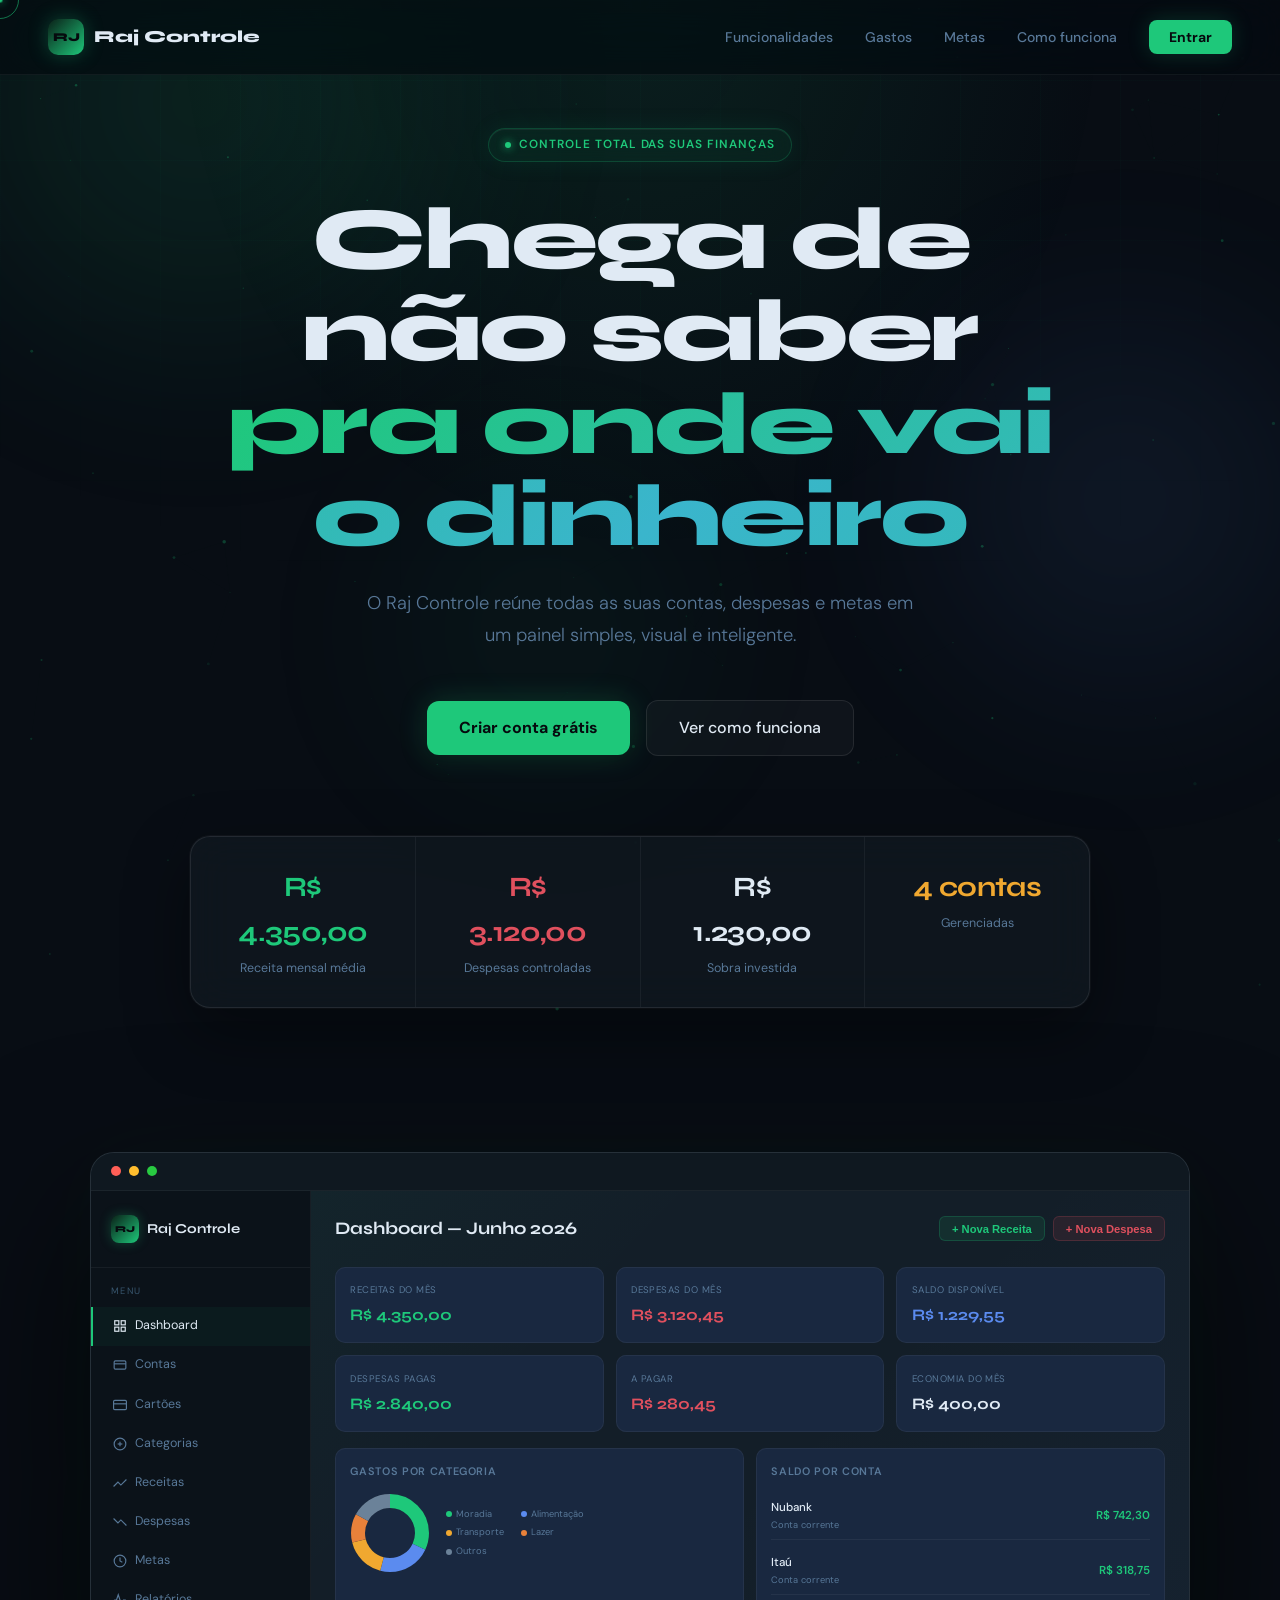
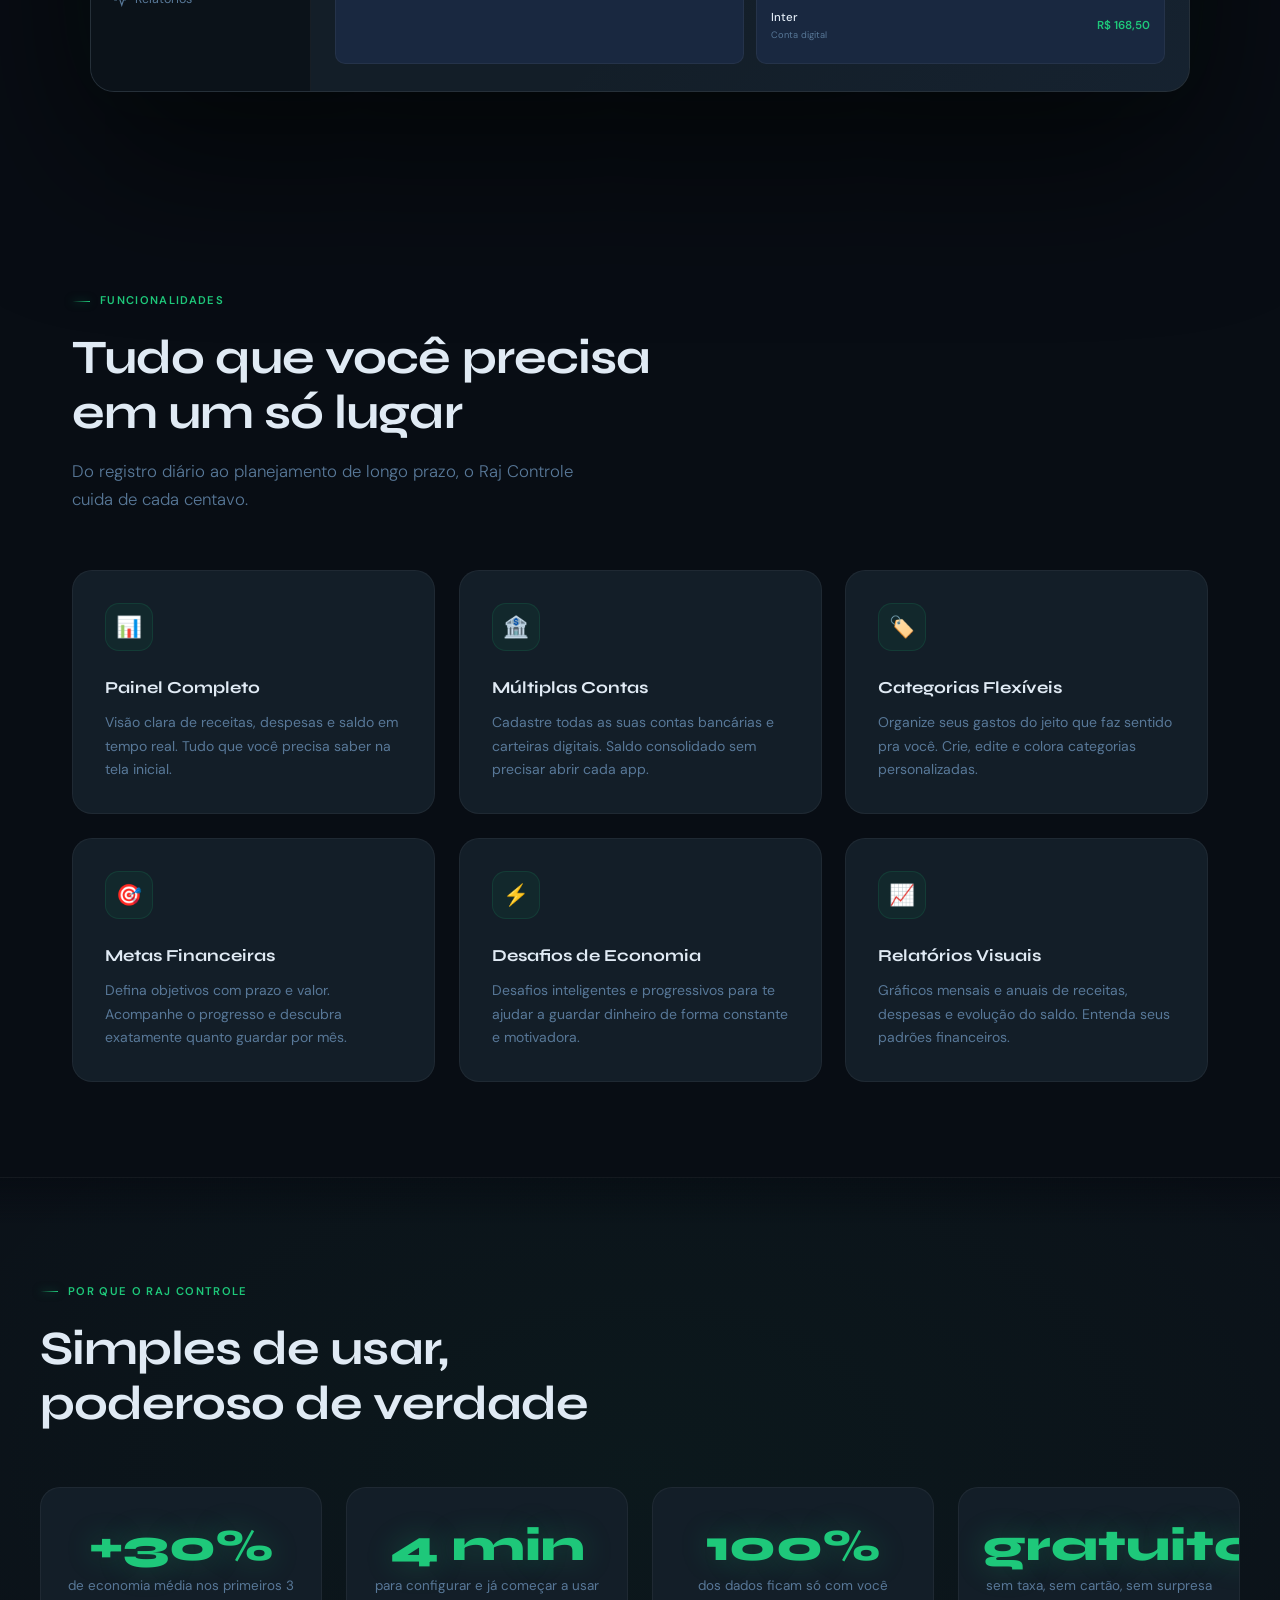
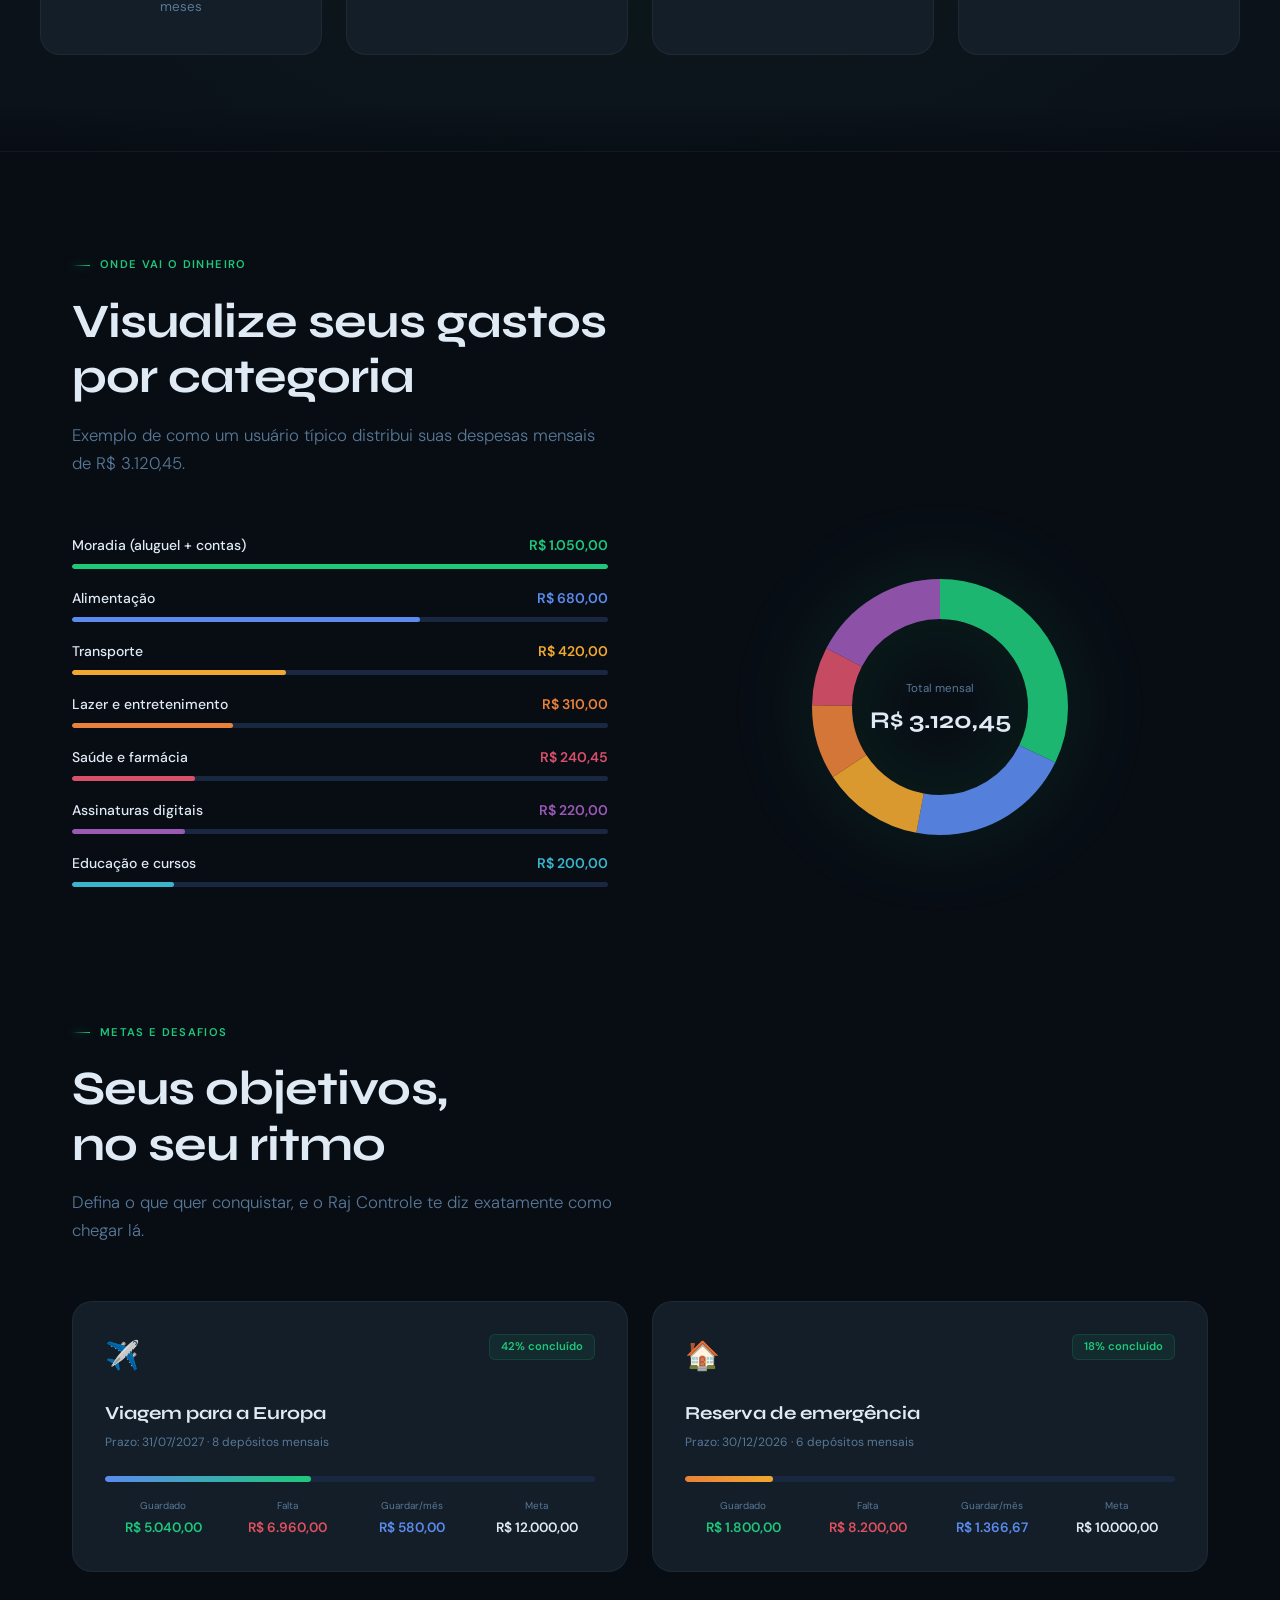
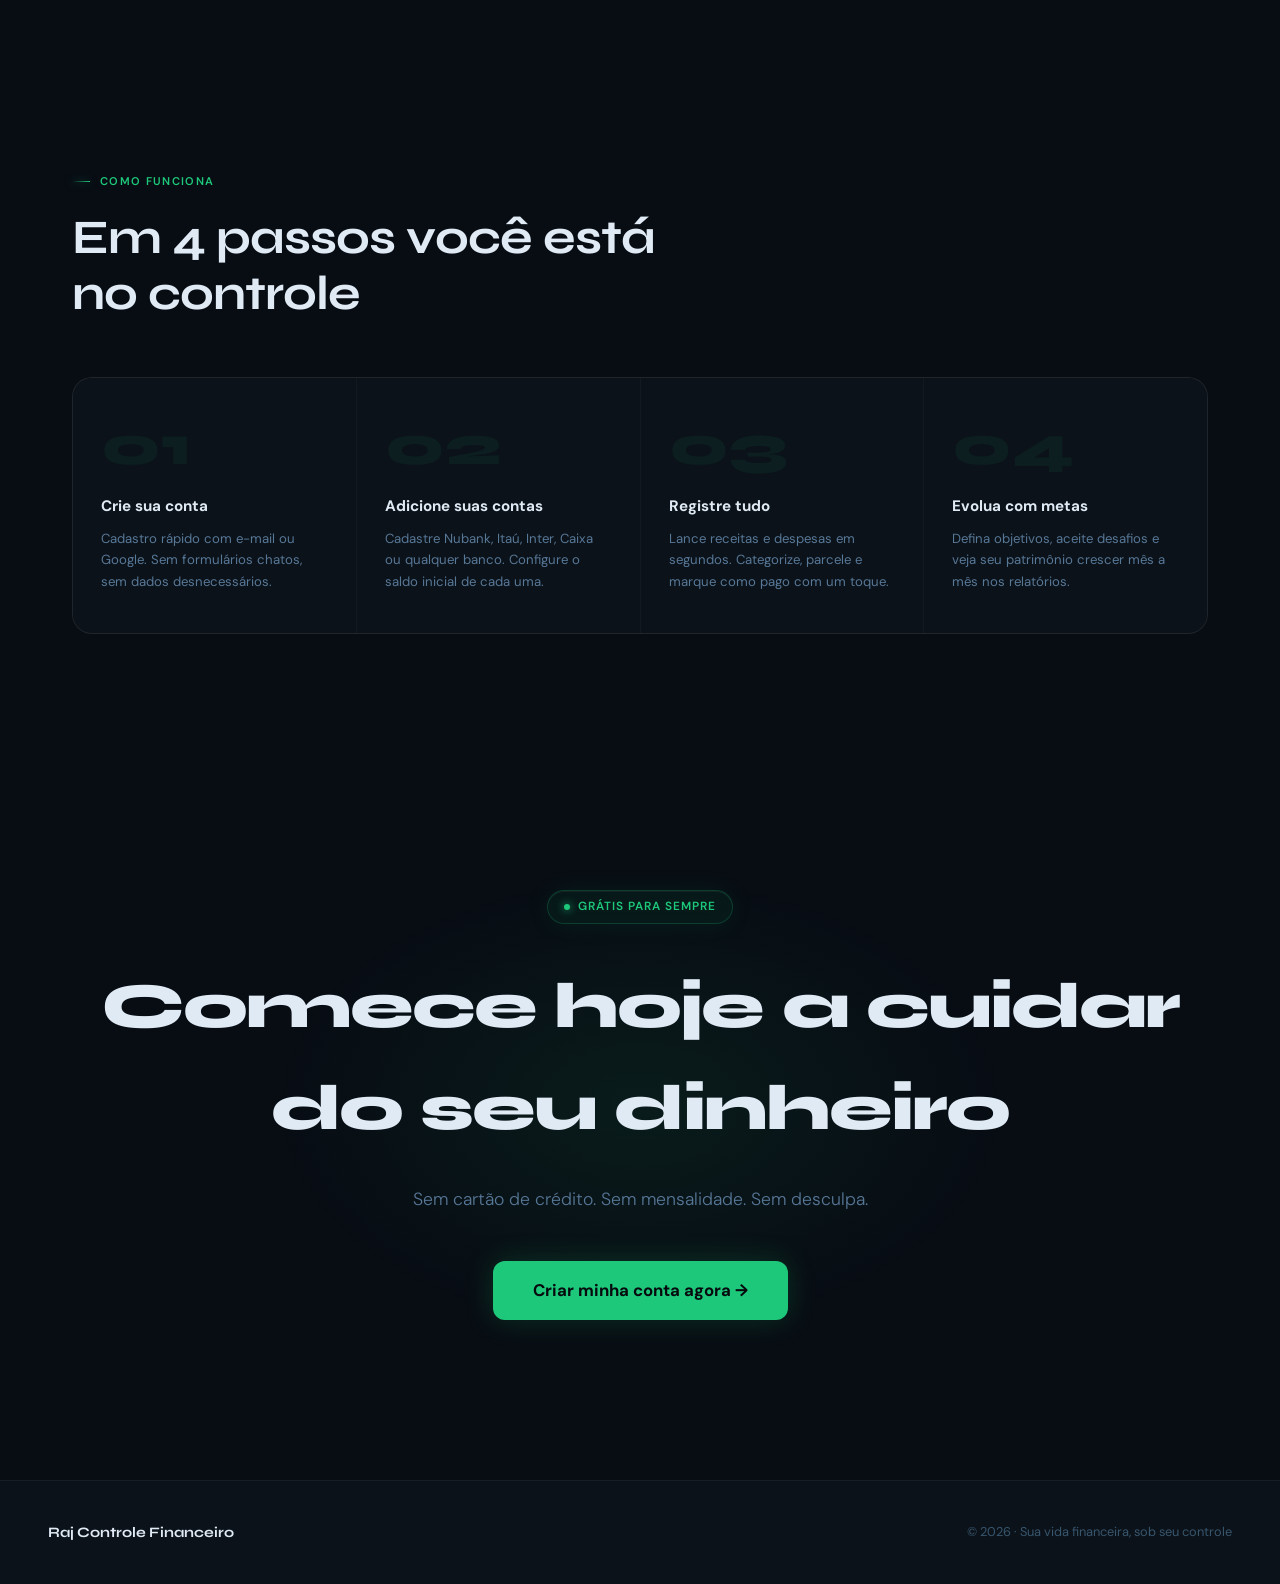
==== commit 5a410d8e: "Paleta de cores sóbria + estrutura de pastas (css/, js/, index.html) - Substituição da paleta neon p" ====
--- a/raj-controle-financeiro/raj-controle-financeiro.html
+++ b/raj-controle-financeiro/raj-controle-financeiro.html
@@ -14,21 +14,21 @@
 
 /* ── Variables ── */
 :root {
-  --green: #00E676;
-  --green-dim: #00C853;
-  --red: #FF3D57;
-  --blue: #2979FF;
-  --gold: #FFD740;
-  --bg: #060A0E;
-  --bg2: #090E14;
-  --bg3: #0D151E;
-  --surface: #101820;
-  --surface2: #162030;
+  --green: #1EC87A;
+  --green-dim: #18A868;
+  --red: #E0505E;
+  --blue: #5B8BEF;
+  --gold: #F0A830;
+  --bg: #080D14;
+  --bg2: #0B1219;
+  --bg3: #0F1820;
+  --surface: #131E28;
+  --surface2: #192840;
   --border: rgba(255,255,255,0.05);
-  --border2: rgba(255,255,255,0.1);
-  --text: #E8F0F8;
-  --muted: #5A7590;
-  --muted2: #384F62;
+  --border2: rgba(255,255,255,0.09);
+  --text: #E0EAF4;
+  --muted: #587898;
+  --muted2: #38566E;
 }
 
 body {
@@ -44,7 +44,7 @@
 .cur-ring {
   position: fixed; z-index: 9999; pointer-events: none;
   width: 38px; height: 38px;
-  border: 1.5px solid rgba(0,230,118,0.55);
+  border: 1.5px solid rgba(30,200,122,0.55);
   border-radius: 50%;
   transform: translate(-50%,-50%);
   transition: width .25s, height .25s, border-color .25s, background .25s;
@@ -59,16 +59,16 @@
   box-shadow: 0 0 8px var(--green);
   will-change: left, top;
 }
-.cur-ring.big { width: 56px; height: 56px; background: rgba(0,230,118,0.04); border-color: var(--green); }
+.cur-ring.big { width: 56px; height: 56px; background: rgba(30,200,122,0.04); border-color: var(--green); }
 
 /* ── Scroll Progress ── */
 #prog {
   position: fixed; top: 0; left: 0; z-index: 200;
   height: 2px; width: 0;
-  background: linear-gradient(90deg, var(--green), #00BCD4, var(--green));
+  background: linear-gradient(90deg, var(--green), #3AB5CC, var(--green));
   background-size: 200% auto;
   animation: gradient-flow 2s linear infinite;
-  box-shadow: 0 0 10px rgba(0,230,118,0.5);
+  box-shadow: 0 0 10px rgba(30,200,122,0.5);
 }
 @keyframes gradient-flow { to { background-position: 200% center; } }
 
@@ -81,17 +81,17 @@
 }
 .orb:nth-child(1) {
   width: 700px; height: 700px;
-  background: radial-gradient(circle, rgba(0,230,118,0.5) 0%, transparent 70%);
+  background: radial-gradient(circle, rgba(30,200,122,0.5) 0%, transparent 70%);
   top: -250px; left: -150px; animation-duration: 28s;
 }
 .orb:nth-child(2) {
   width: 550px; height: 550px;
-  background: radial-gradient(circle, rgba(41,121,255,0.4) 0%, transparent 70%);
+  background: radial-gradient(circle, rgba(91,139,239,0.4) 0%, transparent 70%);
   top: 25%; right: -120px; animation-duration: 32s; animation-delay: -12s; animation-direction: reverse;
 }
 .orb:nth-child(3) {
   width: 450px; height: 450px;
-  background: radial-gradient(circle, rgba(0,230,118,0.25) 0%, transparent 70%);
+  background: radial-gradient(circle, rgba(30,200,122,0.25) 0%, transparent 70%);
   bottom: 5%; left: 25%; animation-duration: 24s; animation-delay: -6s;
 }
 @keyframes drift {
@@ -105,8 +105,8 @@
 .grid-bg {
   position: fixed; inset: 0; z-index: 0; pointer-events: none;
   background-image:
-    linear-gradient(rgba(0,230,118,0.022) 1px, transparent 1px),
-    linear-gradient(90deg, rgba(0,230,118,0.022) 1px, transparent 1px);
+    linear-gradient(rgba(30,200,122,0.022) 1px, transparent 1px),
+    linear-gradient(90deg, rgba(30,200,122,0.022) 1px, transparent 1px);
   background-size: 80px 80px;
   mask-image: radial-gradient(ellipse 80% 70% at 50% 0%, black 50%, transparent 100%);
 }
@@ -129,15 +129,15 @@
 }
 .nav-logo-icon {
   width: 36px; height: 36px; border-radius: 10px;
-  background: linear-gradient(135deg, #0A2018 0%, #00E676 100%);
+  background: linear-gradient(135deg, #0A2018 0%, #1EC87A 100%);
   display: flex; align-items: center; justify-content: center;
   font-size: 12px; font-weight: 800; color: #060A0E;
-  box-shadow: 0 0 20px rgba(0,230,118,0.3);
+  box-shadow: 0 0 20px rgba(30,200,122,0.3);
   animation: logo-glow 3s ease-in-out infinite;
 }
 @keyframes logo-glow {
-  0%,100% { box-shadow: 0 0 18px rgba(0,230,118,0.28); }
-  50%      { box-shadow: 0 0 32px rgba(0,230,118,0.5); }
+  0%,100% { box-shadow: 0 0 18px rgba(30,200,122,0.28); }
+  50%      { box-shadow: 0 0 32px rgba(30,200,122,0.5); }
 }
 .nav-links { display: flex; align-items: center; gap: 2rem; list-style: none; }
 .nav-links a {
@@ -155,9 +155,9 @@
   background: var(--green) !important; color: #060A0E !important;
   padding: .5rem 1.25rem; border-radius: 8px; font-weight: 700 !important;
   transition: transform .2s, box-shadow .2s !important;
-  box-shadow: 0 0 22px rgba(0,230,118,0.2) !important;
-}
-.nav-cta:hover { transform: translateY(-1px); box-shadow: 0 8px 32px rgba(0,230,118,0.4) !important; }
+  box-shadow: 0 0 22px rgba(30,200,122,0.2) !important;
+}
+.nav-cta:hover { transform: translateY(-1px); box-shadow: 0 8px 32px rgba(30,200,122,0.4) !important; }
 .nav-cta::after { display: none !important; }
 
 /* ── Hero ── */
@@ -173,18 +173,18 @@
 .hero-glow {
   position: absolute; top: 0; left: 50%; transform: translateX(-50%);
   width: 1100px; height: 650px;
-  background: radial-gradient(ellipse at 50% 0%, rgba(0,230,118,0.1) 0%, transparent 60%);
+  background: radial-gradient(ellipse at 50% 0%, rgba(30,200,122,0.1) 0%, transparent 60%);
   pointer-events: none;
 }
 .hero-badge {
   display: inline-flex; align-items: center; gap: 8px;
-  background: rgba(0,230,118,0.06); border: 1px solid rgba(0,230,118,0.22);
+  background: rgba(30,200,122,0.06); border: 1px solid rgba(30,200,122,0.22);
   border-radius: 100px; padding: .4rem 1rem; margin-bottom: 2rem;
   font-size: .74rem; font-weight: 600; color: var(--green);
   letter-spacing: .08em; text-transform: uppercase;
   position: relative; z-index: 1;
   backdrop-filter: blur(12px);
-  box-shadow: 0 0 24px rgba(0,230,118,0.08), inset 0 1px 0 rgba(255,255,255,0.05);
+  box-shadow: 0 0 24px rgba(30,200,122,0.08), inset 0 1px 0 rgba(255,255,255,0.05);
   opacity: 0; animation: anim-down .9s cubic-bezier(.16,1,.3,1) .05s forwards;
 }
 .dot-live {
@@ -205,7 +205,7 @@
   opacity: 0; animation: anim-up .9s cubic-bezier(.16,1,.3,1) .2s forwards;
 }
 .grad-text {
-  background: linear-gradient(135deg, #00E676 0%, #00BCD4 40%, #00E676 100%);
+  background: linear-gradient(135deg, #1EC87A 0%, #3AB5CC 40%, #1EC87A 100%);
   background-size: 200% auto;
   -webkit-background-clip: text; -webkit-text-fill-color: transparent;
   background-clip: text;
@@ -230,7 +230,7 @@
   font-weight: 700; font-size: 1rem; font-family: 'DM Sans', sans-serif;
   text-decoration: none; border: none;
   transition: box-shadow .25s, transform .2s;
-  box-shadow: 0 0 28px rgba(0,230,118,0.22), 0 4px 16px rgba(0,0,0,.3);
+  box-shadow: 0 0 28px rgba(30,200,122,0.22), 0 4px 16px rgba(0,0,0,.3);
   position: relative; overflow: hidden;
 }
 .btn-primary::before {
@@ -238,7 +238,7 @@
   background: linear-gradient(135deg, rgba(255,255,255,.18), transparent);
   opacity: 0; transition: opacity .3s;
 }
-.btn-primary:hover { box-shadow: 0 12px 40px rgba(0,230,118,.42); }
+.btn-primary:hover { box-shadow: 0 12px 40px rgba(30,200,122,.42); }
 .btn-primary:hover::before { opacity: 1; }
 .btn-ghost {
   background: rgba(255,255,255,.03); color: var(--text);
@@ -268,7 +268,7 @@
   transition: background .3s;
 }
 .stat-item:last-child { border-right: none; }
-.stat-item:hover { background: rgba(0,230,118,.03); }
+.stat-item:hover { background: rgba(30,200,122,.03); }
 .stat-val { font-family: 'Syne', sans-serif; font-size: 1.75rem; font-weight: 700; margin-bottom: .25rem; letter-spacing: -.02em; }
 .stat-label { font-size: .78rem; color: var(--muted); }
 
@@ -282,7 +282,7 @@
 .section-tag::before {
   content: ''; width: 18px; height: 1px;
   background: linear-gradient(90deg, transparent, var(--green));
-  box-shadow: 0 0 8px rgba(0,230,118,.5);
+  box-shadow: 0 0 8px rgba(30,200,122,.5);
   flex-shrink: 0;
 }
 .section-title {
@@ -299,18 +299,18 @@
   background: var(--surface);
   border: 1px solid rgba(255,255,255,.08);
   border-radius: 24px; overflow: hidden;
-  box-shadow: 0 60px 160px rgba(0,0,0,.7), 0 0 80px rgba(0,230,118,.04);
+  box-shadow: 0 60px 160px rgba(0,0,0,.7), 0 0 80px rgba(30,200,122,.04);
   animation: float 7s ease-in-out infinite;
   position: relative;
 }
 .mockup-wrap::before {
   content: ''; position: absolute; inset: 0;
-  background: linear-gradient(135deg, rgba(0,230,118,.06) 0%, transparent 40%, transparent 60%, rgba(41,121,255,.04) 100%);
+  background: linear-gradient(135deg, rgba(30,200,122,.06) 0%, transparent 40%, transparent 60%, rgba(91,139,239,.04) 100%);
   pointer-events: none; z-index: 0; border-radius: 24px;
 }
 @keyframes float {
-  0%,100% { transform: translateY(0); box-shadow: 0 60px 160px rgba(0,0,0,.7), 0 0 80px rgba(0,230,118,.04); }
-  50%      { transform: translateY(-12px); box-shadow: 0 80px 200px rgba(0,0,0,.8), 0 0 100px rgba(0,230,118,.07); }
+  0%,100% { transform: translateY(0); box-shadow: 0 60px 160px rgba(0,0,0,.7), 0 0 80px rgba(30,200,122,.04); }
+  50%      { transform: translateY(-12px); box-shadow: 0 80px 200px rgba(0,0,0,.8), 0 0 100px rgba(30,200,122,.07); }
 }
 .mockup-bar {
   background: var(--bg3); padding: .85rem 1.25rem;
@@ -337,7 +337,7 @@
   background: linear-gradient(135deg, #0A2018, var(--green));
   display: flex; align-items: center; justify-content: center;
   font-size: 9px; font-weight: 800; color: #060A0E;
-  box-shadow: 0 0 12px rgba(0,230,118,.28);
+  box-shadow: 0 0 12px rgba(30,200,122,.28);
 }
 .sidebar-label { font-size: .58rem; letter-spacing: .14em; text-transform: uppercase; color: var(--muted2); padding: 0 1.25rem .5rem; margin-top: .5rem; }
 .sidebar-item {
@@ -346,7 +346,7 @@
   border-left: 2px solid transparent; transition: all .2s;
 }
 .sidebar-item:hover { color: var(--text); background: rgba(255,255,255,.03); }
-.sidebar-item.active { color: var(--text); background: rgba(0,230,118,.05); border-left-color: var(--green); }
+.sidebar-item.active { color: var(--text); background: rgba(30,200,122,.05); border-left-color: var(--green); }
 .sidebar-item svg { width: 14px; height: 14px; flex-shrink: 0; }
 .mockup-main { flex: 1; padding: 1.5rem; }
 .dash-header { display: flex; align-items: center; justify-content: space-between; margin-bottom: 1.5rem; }
@@ -356,10 +356,10 @@
   padding: .35rem .75rem; border-radius: 6px; font-size: .7rem; font-weight: 600;
   border: 1px solid; transition: background .2s;
 }
-.dbtn.g { background: rgba(0,230,118,.1); color: var(--green); border-color: rgba(0,230,118,.2); }
-.dbtn.g:hover { background: rgba(0,230,118,.18); }
-.dbtn.r { background: rgba(255,61,87,.1); color: var(--red); border-color: rgba(255,61,87,.2); }
-.dbtn.r:hover { background: rgba(255,61,87,.18); }
+.dbtn.g { background: rgba(30,200,122,.1); color: var(--green); border-color: rgba(30,200,122,.2); }
+.dbtn.g:hover { background: rgba(30,200,122,.18); }
+.dbtn.r { background: rgba(224,80,94,.1); color: var(--red); border-color: rgba(224,80,94,.2); }
+.dbtn.r:hover { background: rgba(224,80,94,.18); }
 .dash-cards { display: grid; grid-template-columns: repeat(3,1fr); gap: .75rem; margin-bottom: 1rem; }
 .dcard {
   background: var(--surface2); border: 1px solid var(--border);
@@ -396,20 +396,20 @@
 }
 .feature-card::before {
   content: ''; position: absolute; inset: 0;
-  background: radial-gradient(ellipse at 20% 20%, rgba(0,230,118,.08), transparent 60%);
+  background: radial-gradient(ellipse at 20% 20%, rgba(30,200,122,.08), transparent 60%);
   opacity: 0; transition: opacity .4s;
 }
-.feature-card:hover { border-color: rgba(0,230,118,.18); box-shadow: 0 20px 60px rgba(0,0,0,.4), 0 0 40px rgba(0,230,118,.05); }
+.feature-card:hover { border-color: rgba(30,200,122,.18); box-shadow: 0 20px 60px rgba(0,0,0,.4), 0 0 40px rgba(30,200,122,.05); }
 .feature-card:hover::before { opacity: 1; }
 .feature-card > * { position: relative; z-index: 1; }
 .feature-icon {
   width: 48px; height: 48px; border-radius: 14px;
-  background: rgba(0,230,118,.06); border: 1px solid rgba(0,230,118,.12);
+  background: rgba(30,200,122,.06); border: 1px solid rgba(30,200,122,.12);
   display: flex; align-items: center; justify-content: center;
   margin-bottom: 1.5rem; font-size: 1.3rem;
   transition: background .3s, box-shadow .3s, transform .3s;
 }
-.feature-card:hover .feature-icon { background: rgba(0,230,118,.12); box-shadow: 0 0 24px rgba(0,230,118,.18); transform: scale(1.08) rotate(-3deg); }
+.feature-card:hover .feature-icon { background: rgba(30,200,122,.12); box-shadow: 0 0 24px rgba(30,200,122,.18); transform: scale(1.08) rotate(-3deg); }
 .feature-title { font-family: 'Syne', sans-serif; font-size: 1.05rem; font-weight: 700; margin-bottom: .6rem; }
 .feature-desc { font-size: .875rem; color: var(--muted); line-height: 1.65; }
 
@@ -422,7 +422,7 @@
 }
 .metrics-section::before {
   content: ''; position: absolute; inset: 0;
-  background: radial-gradient(ellipse 60% 80% at 50% 50%, rgba(0,230,118,.035), transparent);
+  background: radial-gradient(ellipse 60% 80% at 50% 50%, rgba(30,200,122,.035), transparent);
   pointer-events: none;
 }
 .metrics-inner { max-width: 1200px; margin: 0 auto; position: relative; }
@@ -439,12 +439,12 @@
   background: linear-gradient(90deg, transparent, var(--green), transparent);
   opacity: 0; transition: opacity .3s;
 }
-.metric-card:hover { transform: translateY(-5px); border-color: rgba(0,230,118,.15); }
+.metric-card:hover { transform: translateY(-5px); border-color: rgba(30,200,122,.15); }
 .metric-card:hover::after { opacity: 1; }
 .metric-num {
   font-family: 'Syne', sans-serif; font-size: 2.75rem; font-weight: 800;
   color: var(--green); margin-bottom: .5rem; line-height: 1;
-  text-shadow: 0 0 30px rgba(0,230,118,.28);
+  text-shadow: 0 0 30px rgba(30,200,122,.28);
 }
 .metric-label { font-size: .84rem; color: var(--muted); line-height: 1.55; }
 
@@ -459,7 +459,7 @@
 .cat-bar-fill { height: 100%; border-radius: 3px; width: 0%; transition: width 1.4s cubic-bezier(.4,0,.2,1); }
 .chart-visual { display: flex; align-items: center; justify-content: center; }
 .donut-large { position: relative; }
-.donut-large svg { filter: drop-shadow(0 0 40px rgba(0,230,118,.14)); }
+.donut-large svg { filter: drop-shadow(0 0 40px rgba(30,200,122,.14)); }
 .donut-center { position: absolute; inset: 0; display: flex; flex-direction: column; align-items: center; justify-content: center; }
 .donut-total-label { font-size: .72rem; color: var(--muted); margin-bottom: .25rem; }
 .donut-total { font-family: 'Syne', sans-serif; font-size: 1.5rem; font-weight: 700; }
@@ -473,16 +473,16 @@
 }
 .goal-card::before {
   content: ''; position: absolute; top: 0; left: 0; right: 0; height: 1px;
-  background: linear-gradient(90deg, transparent, rgba(0,230,118,.45), transparent);
+  background: linear-gradient(90deg, transparent, rgba(30,200,122,.45), transparent);
   opacity: 0; transition: opacity .3s;
 }
-.goal-card:hover { transform: translateY(-5px); border-color: rgba(0,230,118,.14); }
+.goal-card:hover { transform: translateY(-5px); border-color: rgba(30,200,122,.14); }
 .goal-card:hover::before { opacity: 1; }
 .goal-top { display: flex; align-items: flex-start; justify-content: space-between; margin-bottom: 1.25rem; }
 .goal-icon { font-size: 1.75rem; }
 .goal-badge {
   font-size: .7rem; font-weight: 600; padding: .2rem .7rem; border-radius: 6px;
-  background: rgba(0,230,118,.08); color: var(--green); border: 1px solid rgba(0,230,118,.15);
+  background: rgba(30,200,122,.08); color: var(--green); border: 1px solid rgba(30,200,122,.15);
 }
 .goal-name { font-family: 'Syne', sans-serif; font-size: 1.15rem; font-weight: 700; margin-bottom: .3rem; }
 .goal-deadline { font-size: .75rem; color: var(--muted); margin-bottom: 1.5rem; }
@@ -506,17 +506,17 @@
 }
 .step-item::after {
   content: ''; position: absolute; bottom: 0; left: 0; right: 0; height: 2px;
-  background: linear-gradient(90deg, var(--green), rgba(0,230,118,.1));
+  background: linear-gradient(90deg, var(--green), rgba(30,200,122,.1));
   transform: scaleX(0); transform-origin: left; transition: transform .4s;
 }
 .step-item:hover { background: rgba(16,24,32,.9); }
 .step-item:hover::after { transform: scaleX(1); }
 .step-num {
   font-family: 'Syne', sans-serif; font-size: 3.5rem; font-weight: 800;
-  color: rgba(0,230,118,.07); line-height: 1; margin-bottom: 1.25rem;
+  color: rgba(30,200,122,.07); line-height: 1; margin-bottom: 1.25rem;
   transition: color .3s;
 }
-.step-item:hover .step-num { color: rgba(0,230,118,.14); }
+.step-item:hover .step-num { color: rgba(30,200,122,.14); }
 .step-title { font-weight: 700; margin-bottom: .6rem; font-size: .95rem; }
 .step-desc { font-size: .825rem; color: var(--muted); line-height: 1.65; }
 
@@ -528,7 +528,7 @@
 .cta-glow {
   position: absolute; top: 50%; left: 50%; transform: translate(-50%,-50%);
   width: 800px; height: 500px;
-  background: radial-gradient(ellipse, rgba(0,230,118,.08) 0%, transparent 65%);
+  background: radial-gradient(ellipse, rgba(30,200,122,.08) 0%, transparent 65%);
   pointer-events: none;
   animation: cta-pulse 4s ease-in-out infinite;
 }
@@ -538,12 +538,12 @@
 }
 .cta-badge {
   display: inline-flex; align-items: center; gap: 8px;
-  background: rgba(0,230,118,.06); border: 1px solid rgba(0,230,118,.22);
+  background: rgba(30,200,122,.06); border: 1px solid rgba(30,200,122,.22);
   border-radius: 100px; padding: .4rem 1rem; margin-bottom: 2rem;
   font-size: .74rem; font-weight: 600; color: var(--green);
   letter-spacing: .08em; text-transform: uppercase;
   position: relative; z-index: 1; backdrop-filter: blur(12px);
-  box-shadow: 0 0 24px rgba(0,230,118,.08), inset 0 1px 0 rgba(255,255,255,.05);
+  box-shadow: 0 0 24px rgba(30,200,122,.08), inset 0 1px 0 rgba(255,255,255,.05);
 }
 .cta-section h2 {
   font-family: 'Syne', sans-serif; font-size: clamp(2rem,5vw,4rem);
@@ -735,17 +735,17 @@
             <div class="donut-wrap">
               <svg width="80" height="80" viewBox="0 0 80 80">
                 <circle cx="40" cy="40" r="32" fill="none" stroke="#162030" stroke-width="14"/>
-                <circle cx="40" cy="40" r="32" fill="none" stroke="#00E676" stroke-width="14" stroke-dasharray="64.3 136.7" stroke-dashoffset="0" transform="rotate(-90 40 40)"/>
-                <circle cx="40" cy="40" r="32" fill="none" stroke="#2979FF" stroke-width="14" stroke-dasharray="44.2 156.8" stroke-dashoffset="-64.3" transform="rotate(-90 40 40)"/>
-                <circle cx="40" cy="40" r="32" fill="none" stroke="#FFD740" stroke-width="14" stroke-dasharray="34.1 166.9" stroke-dashoffset="-108.5" transform="rotate(-90 40 40)"/>
-                <circle cx="40" cy="40" r="32" fill="none" stroke="#FF9800" stroke-width="14" stroke-dasharray="24.1 176.9" stroke-dashoffset="-142.6" transform="rotate(-90 40 40)"/>
+                <circle cx="40" cy="40" r="32" fill="none" stroke="#1EC87A" stroke-width="14" stroke-dasharray="64.3 136.7" stroke-dashoffset="0" transform="rotate(-90 40 40)"/>
+                <circle cx="40" cy="40" r="32" fill="none" stroke="#5B8BEF" stroke-width="14" stroke-dasharray="44.2 156.8" stroke-dashoffset="-64.3" transform="rotate(-90 40 40)"/>
+                <circle cx="40" cy="40" r="32" fill="none" stroke="#F0A830" stroke-width="14" stroke-dasharray="34.1 166.9" stroke-dashoffset="-108.5" transform="rotate(-90 40 40)"/>
+                <circle cx="40" cy="40" r="32" fill="none" stroke="#E8813A" stroke-width="14" stroke-dasharray="24.1 176.9" stroke-dashoffset="-142.6" transform="rotate(-90 40 40)"/>
                 <circle cx="40" cy="40" r="32" fill="none" stroke="#6B8299" stroke-width="14" stroke-dasharray="34.1 166.9" stroke-dashoffset="-166.7" transform="rotate(-90 40 40)"/>
               </svg>
               <div class="donut-legend">
-                <div class="legend-item"><div class="legend-dot" style="background:#00E676"></div>Moradia</div>
-                <div class="legend-item"><div class="legend-dot" style="background:#2979FF"></div>Alimentação</div>
-                <div class="legend-item"><div class="legend-dot" style="background:#FFD740"></div>Transporte</div>
-                <div class="legend-item"><div class="legend-dot" style="background:#FF9800"></div>Lazer</div>
+                <div class="legend-item"><div class="legend-dot" style="background:#1EC87A"></div>Moradia</div>
+                <div class="legend-item"><div class="legend-dot" style="background:#5B8BEF"></div>Alimentação</div>
+                <div class="legend-item"><div class="legend-dot" style="background:#F0A830"></div>Transporte</div>
+                <div class="legend-item"><div class="legend-dot" style="background:#E8813A"></div>Lazer</div>
                 <div class="legend-item"><div class="legend-dot" style="background:#6B8299"></div>Outros</div>
               </div>
             </div>
@@ -846,44 +846,44 @@
   <div class="categories-wrap reveal">
     <div class="cat-list">
       <div class="cat-item">
-        <div class="cat-header"><span class="cat-name">Moradia (aluguel + contas)</span><span class="cat-amount" style="color:#00E676">R$ 1.050,00</span></div>
-        <div class="cat-bar-bg"><div class="cat-bar-fill" data-w="100%" style="background:#00E676"></div></div>
+        <div class="cat-header"><span class="cat-name">Moradia (aluguel + contas)</span><span class="cat-amount" style="color:#1EC87A">R$ 1.050,00</span></div>
+        <div class="cat-bar-bg"><div class="cat-bar-fill" data-w="100%" style="background:#1EC87A"></div></div>
       </div>
       <div class="cat-item">
-        <div class="cat-header"><span class="cat-name">Alimentação</span><span class="cat-amount" style="color:#2979FF">R$ 680,00</span></div>
-        <div class="cat-bar-bg"><div class="cat-bar-fill" data-w="65%" style="background:#2979FF"></div></div>
+        <div class="cat-header"><span class="cat-name">Alimentação</span><span class="cat-amount" style="color:#5B8BEF">R$ 680,00</span></div>
+        <div class="cat-bar-bg"><div class="cat-bar-fill" data-w="65%" style="background:#5B8BEF"></div></div>
       </div>
       <div class="cat-item">
-        <div class="cat-header"><span class="cat-name">Transporte</span><span class="cat-amount" style="color:#FFD740">R$ 420,00</span></div>
-        <div class="cat-bar-bg"><div class="cat-bar-fill" data-w="40%" style="background:#FFD740"></div></div>
+        <div class="cat-header"><span class="cat-name">Transporte</span><span class="cat-amount" style="color:#F0A830">R$ 420,00</span></div>
+        <div class="cat-bar-bg"><div class="cat-bar-fill" data-w="40%" style="background:#F0A830"></div></div>
       </div>
       <div class="cat-item">
-        <div class="cat-header"><span class="cat-name">Lazer e entretenimento</span><span class="cat-amount" style="color:#FF9800">R$ 310,00</span></div>
-        <div class="cat-bar-bg"><div class="cat-bar-fill" data-w="30%" style="background:#FF9800"></div></div>
+        <div class="cat-header"><span class="cat-name">Lazer e entretenimento</span><span class="cat-amount" style="color:#E8813A">R$ 310,00</span></div>
+        <div class="cat-bar-bg"><div class="cat-bar-fill" data-w="30%" style="background:#E8813A"></div></div>
       </div>
       <div class="cat-item">
-        <div class="cat-header"><span class="cat-name">Saúde e farmácia</span><span class="cat-amount" style="color:#E91E63">R$ 240,45</span></div>
-        <div class="cat-bar-bg"><div class="cat-bar-fill" data-w="23%" style="background:#E91E63"></div></div>
+        <div class="cat-header"><span class="cat-name">Saúde e farmácia</span><span class="cat-amount" style="color:#D9506A">R$ 240,45</span></div>
+        <div class="cat-bar-bg"><div class="cat-bar-fill" data-w="23%" style="background:#D9506A"></div></div>
       </div>
       <div class="cat-item">
-        <div class="cat-header"><span class="cat-name">Assinaturas digitais</span><span class="cat-amount" style="color:#9C27B0">R$ 220,00</span></div>
-        <div class="cat-bar-bg"><div class="cat-bar-fill" data-w="21%" style="background:#9C27B0"></div></div>
+        <div class="cat-header"><span class="cat-name">Assinaturas digitais</span><span class="cat-amount" style="color:#9B59B6">R$ 220,00</span></div>
+        <div class="cat-bar-bg"><div class="cat-bar-fill" data-w="21%" style="background:#9B59B6"></div></div>
       </div>
       <div class="cat-item">
-        <div class="cat-header"><span class="cat-name">Educação e cursos</span><span class="cat-amount" style="color:#00BCD4">R$ 200,00</span></div>
-        <div class="cat-bar-bg"><div class="cat-bar-fill" data-w="19%" style="background:#00BCD4"></div></div>
+        <div class="cat-header"><span class="cat-name">Educação e cursos</span><span class="cat-amount" style="color:#3AB5CC">R$ 200,00</span></div>
+        <div class="cat-bar-bg"><div class="cat-bar-fill" data-w="19%" style="background:#3AB5CC"></div></div>
       </div>
     </div>
     <div class="chart-visual">
       <div class="donut-large">
         <svg width="280" height="280" viewBox="0 0 280 280">
           <circle cx="140" cy="140" r="108" fill="none" stroke="#101820" stroke-width="40"/>
-          <circle cx="140" cy="140" r="108" fill="none" stroke="#00E676" stroke-width="40" stroke-dasharray="218 461" stroke-dashoffset="0" transform="rotate(-90 140 140)" opacity=".9"/>
-          <circle cx="140" cy="140" r="108" fill="none" stroke="#2979FF" stroke-width="40" stroke-dasharray="141 538" stroke-dashoffset="-218" transform="rotate(-90 140 140)" opacity=".9"/>
-          <circle cx="140" cy="140" r="108" fill="none" stroke="#FFD740" stroke-width="40" stroke-dasharray="87 592" stroke-dashoffset="-359" transform="rotate(-90 140 140)" opacity=".9"/>
-          <circle cx="140" cy="140" r="108" fill="none" stroke="#FF9800" stroke-width="40" stroke-dasharray="64 615" stroke-dashoffset="-446" transform="rotate(-90 140 140)" opacity=".9"/>
-          <circle cx="140" cy="140" r="108" fill="none" stroke="#E91E63" stroke-width="40" stroke-dasharray="50 629" stroke-dashoffset="-510" transform="rotate(-90 140 140)" opacity=".9"/>
-          <circle cx="140" cy="140" r="108" fill="none" stroke="#9C27B0" stroke-width="40" stroke-dasharray="119 560" stroke-dashoffset="-560" transform="rotate(-90 140 140)" opacity=".9"/>
+          <circle cx="140" cy="140" r="108" fill="none" stroke="#1EC87A" stroke-width="40" stroke-dasharray="218 461" stroke-dashoffset="0" transform="rotate(-90 140 140)" opacity=".9"/>
+          <circle cx="140" cy="140" r="108" fill="none" stroke="#5B8BEF" stroke-width="40" stroke-dasharray="141 538" stroke-dashoffset="-218" transform="rotate(-90 140 140)" opacity=".9"/>
+          <circle cx="140" cy="140" r="108" fill="none" stroke="#F0A830" stroke-width="40" stroke-dasharray="87 592" stroke-dashoffset="-359" transform="rotate(-90 140 140)" opacity=".9"/>
+          <circle cx="140" cy="140" r="108" fill="none" stroke="#E8813A" stroke-width="40" stroke-dasharray="64 615" stroke-dashoffset="-446" transform="rotate(-90 140 140)" opacity=".9"/>
+          <circle cx="140" cy="140" r="108" fill="none" stroke="#D9506A" stroke-width="40" stroke-dasharray="50 629" stroke-dashoffset="-510" transform="rotate(-90 140 140)" opacity=".9"/>
+          <circle cx="140" cy="140" r="108" fill="none" stroke="#9B59B6" stroke-width="40" stroke-dasharray="119 560" stroke-dashoffset="-560" transform="rotate(-90 140 140)" opacity=".9"/>
         </svg>
         <div class="donut-center">
           <div class="donut-total-label">Total mensal</div>
@@ -908,7 +908,7 @@
       <div class="goal-name">Viagem para a Europa</div>
       <div class="goal-deadline">Prazo: 31/07/2027 · 8 depósitos mensais</div>
       <div class="goal-progress-bar">
-        <div class="goal-progress-fill" data-w="42%" style="background:linear-gradient(90deg,#2979FF,#00E676)"></div>
+        <div class="goal-progress-fill" data-w="42%" style="background:linear-gradient(90deg,#5B8BEF,#1EC87A)"></div>
       </div>
       <div class="goal-stats">
         <div class="goal-stat-item"><div class="goal-stat-label">Guardado</div><div class="goal-stat-val" style="color:var(--green)">R$ 5.040,00</div></div>
@@ -925,7 +925,7 @@
       <div class="goal-name">Reserva de emergência</div>
       <div class="goal-deadline">Prazo: 30/12/2026 · 6 depósitos mensais</div>
       <div class="goal-progress-bar">
-        <div class="goal-progress-fill" data-w="18%" style="background:linear-gradient(90deg,#FF9800,#FFD740)"></div>
+        <div class="goal-progress-fill" data-w="18%" style="background:linear-gradient(90deg,#E8813A,#F0A830)"></div>
       </div>
       <div class="goal-stats">
         <div class="goal-stat-item"><div class="goal-stat-label">Guardado</div><div class="goal-stat-val" style="color:var(--green)">R$ 1.800,00</div></div>
@@ -1040,7 +1040,7 @@
     if (p.y < 0 || p.y > cvs.height) p.vy *= -1;
     ctx.beginPath();
     ctx.arc(p.x, p.y, p.r, 0, Math.PI * 2);
-    ctx.fillStyle = `rgba(0,230,118,${p.a})`;
+    ctx.fillStyle = `rgba(30,200,122,${p.a})`;
     ctx.fill();
   });
   for (let i = 0; i < pts.length; i++) {
@@ -1051,7 +1051,7 @@
         ctx.beginPath();
         ctx.moveTo(pts[i].x, pts[i].y);
         ctx.lineTo(pts[j].x, pts[j].y);
-        ctx.strokeStyle = `rgba(0,230,118,${.07 * (1 - d/115)})`;
+        ctx.strokeStyle = `rgba(30,200,122,${.07 * (1 - d/115)})`;
         ctx.lineWidth = .5;
         ctx.stroke();
       }
